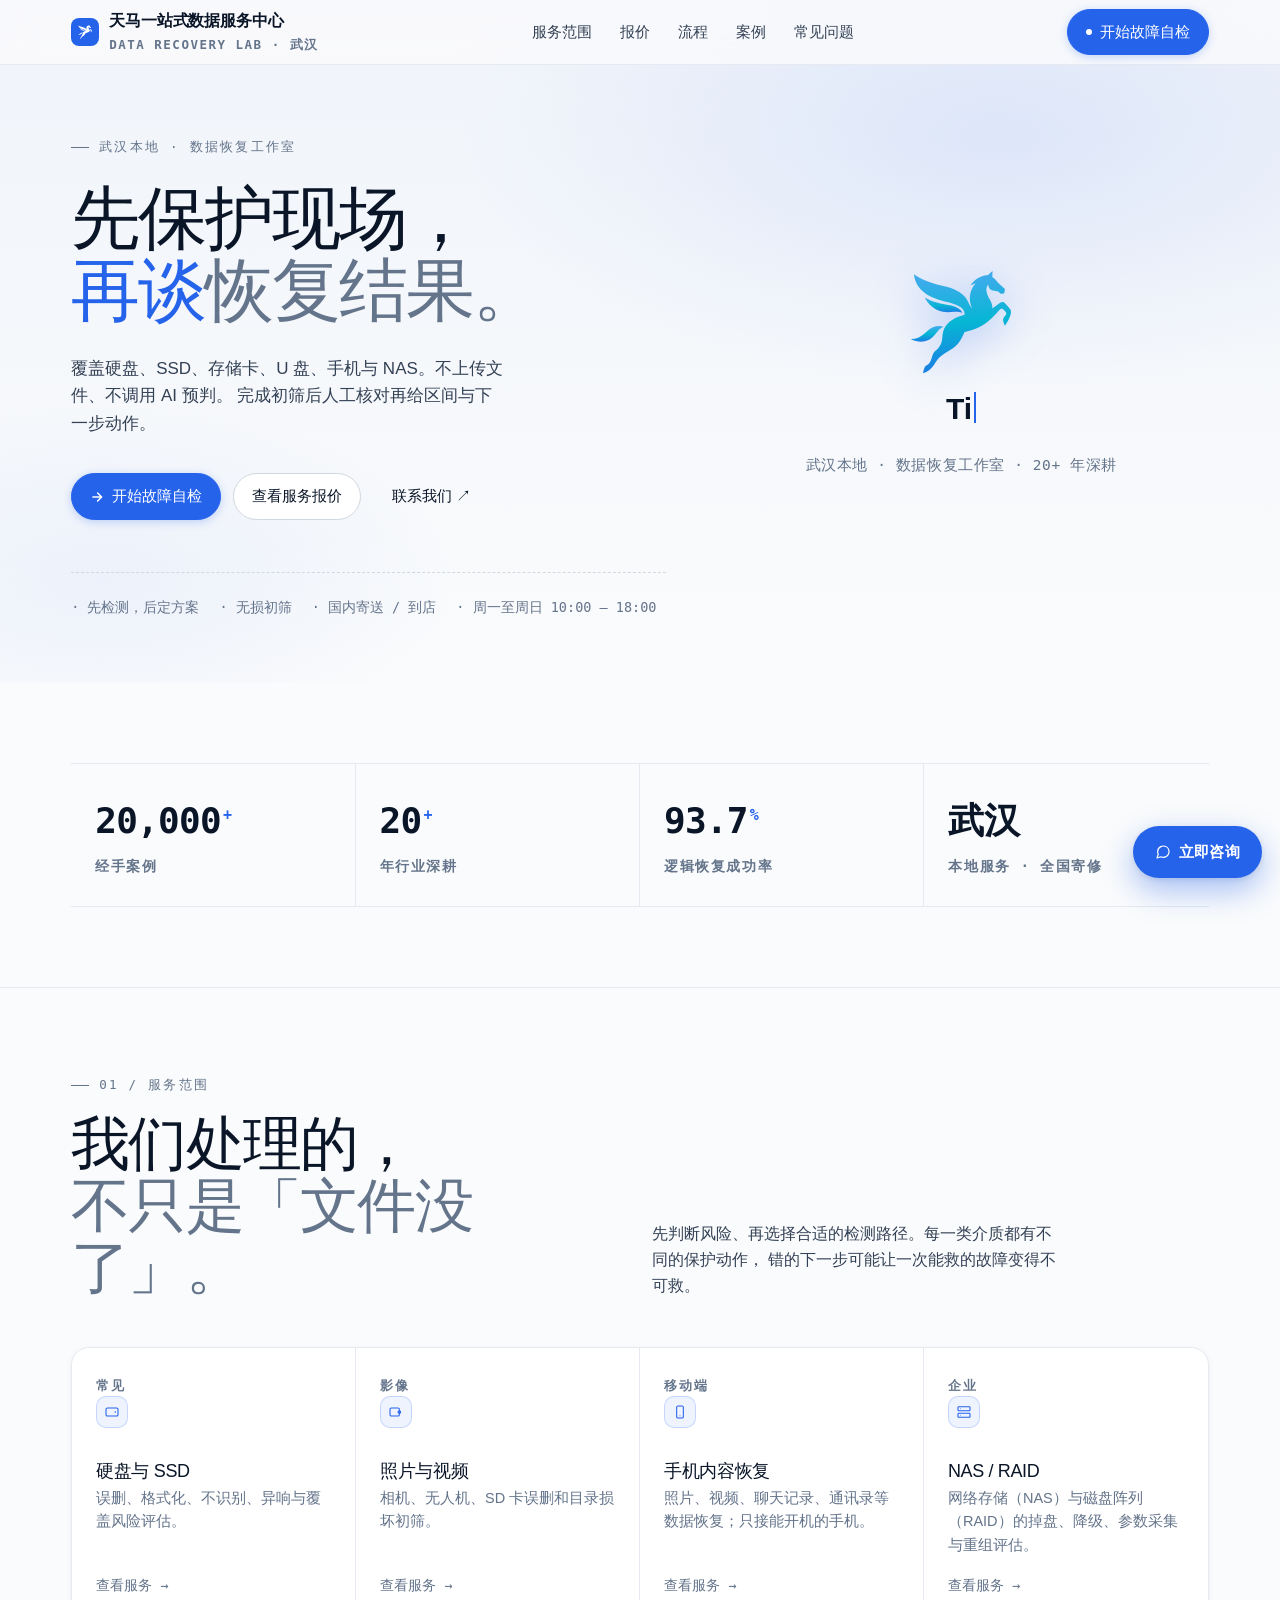
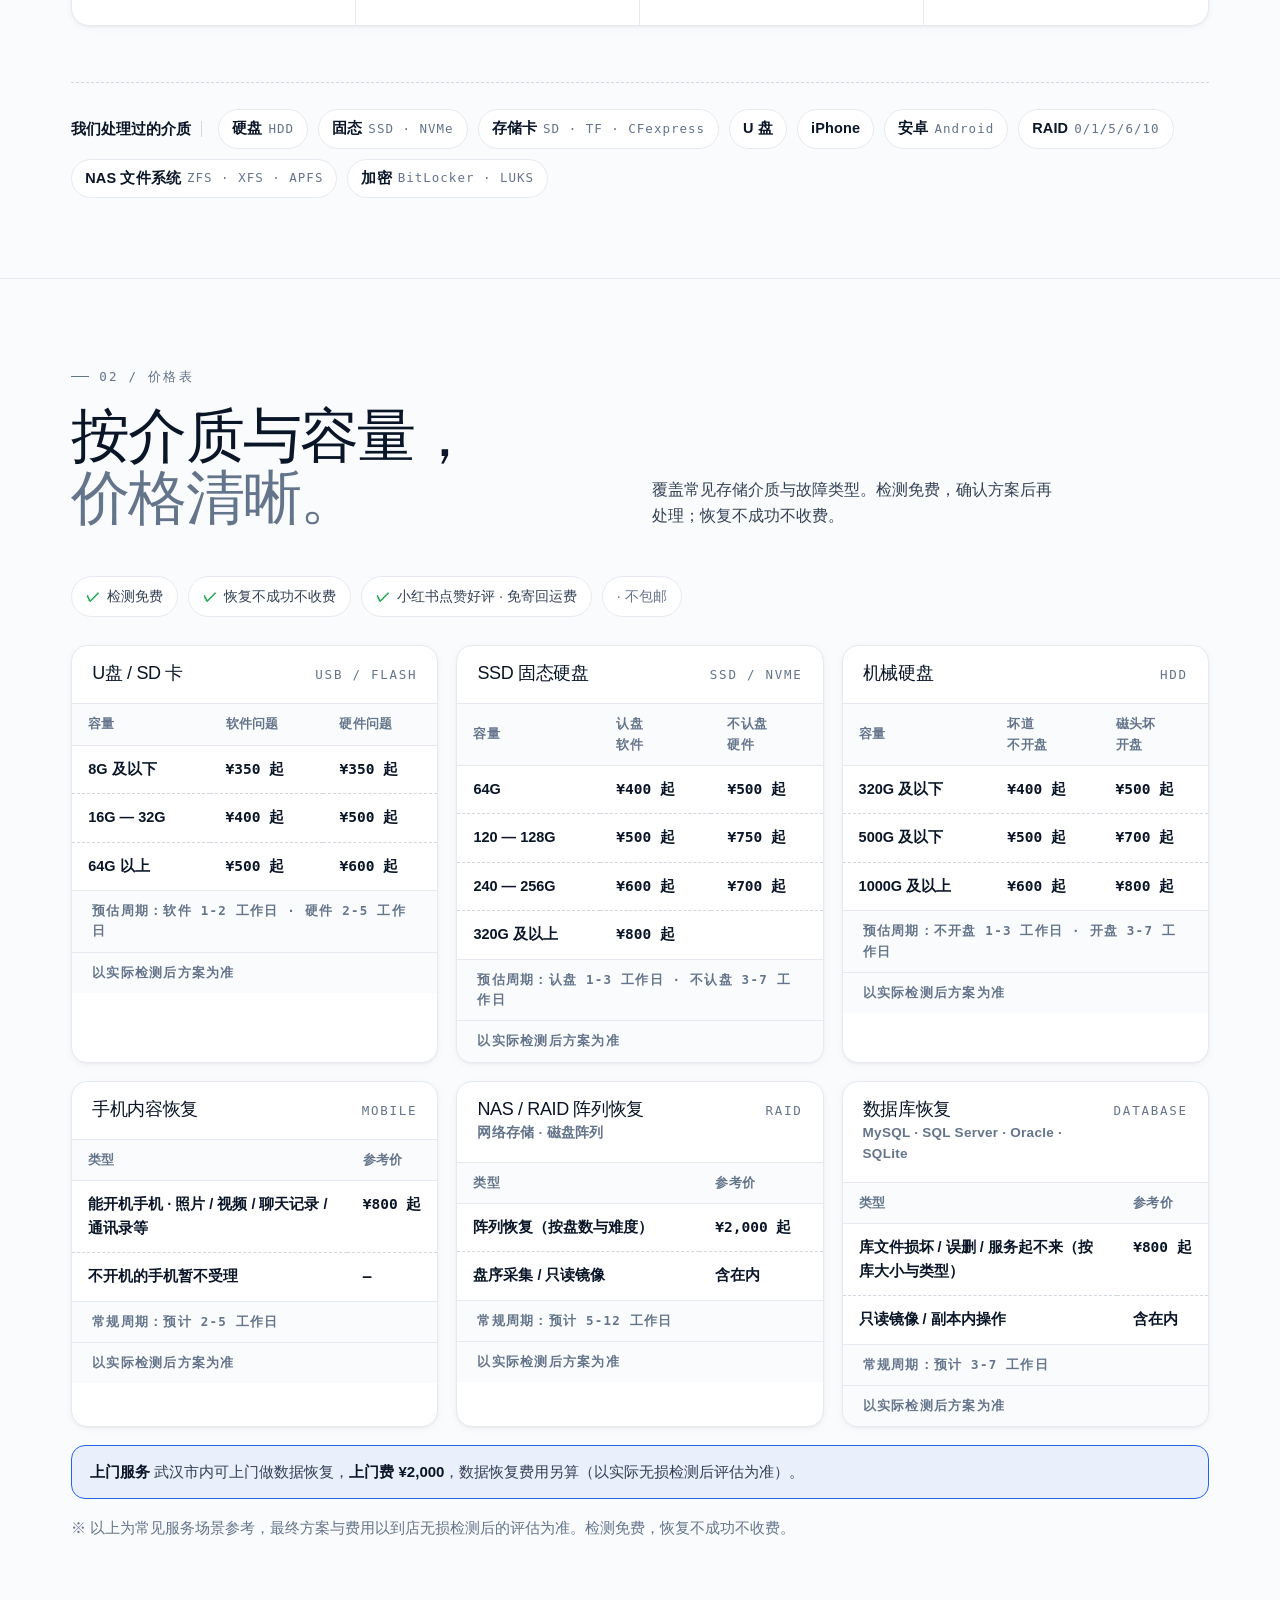
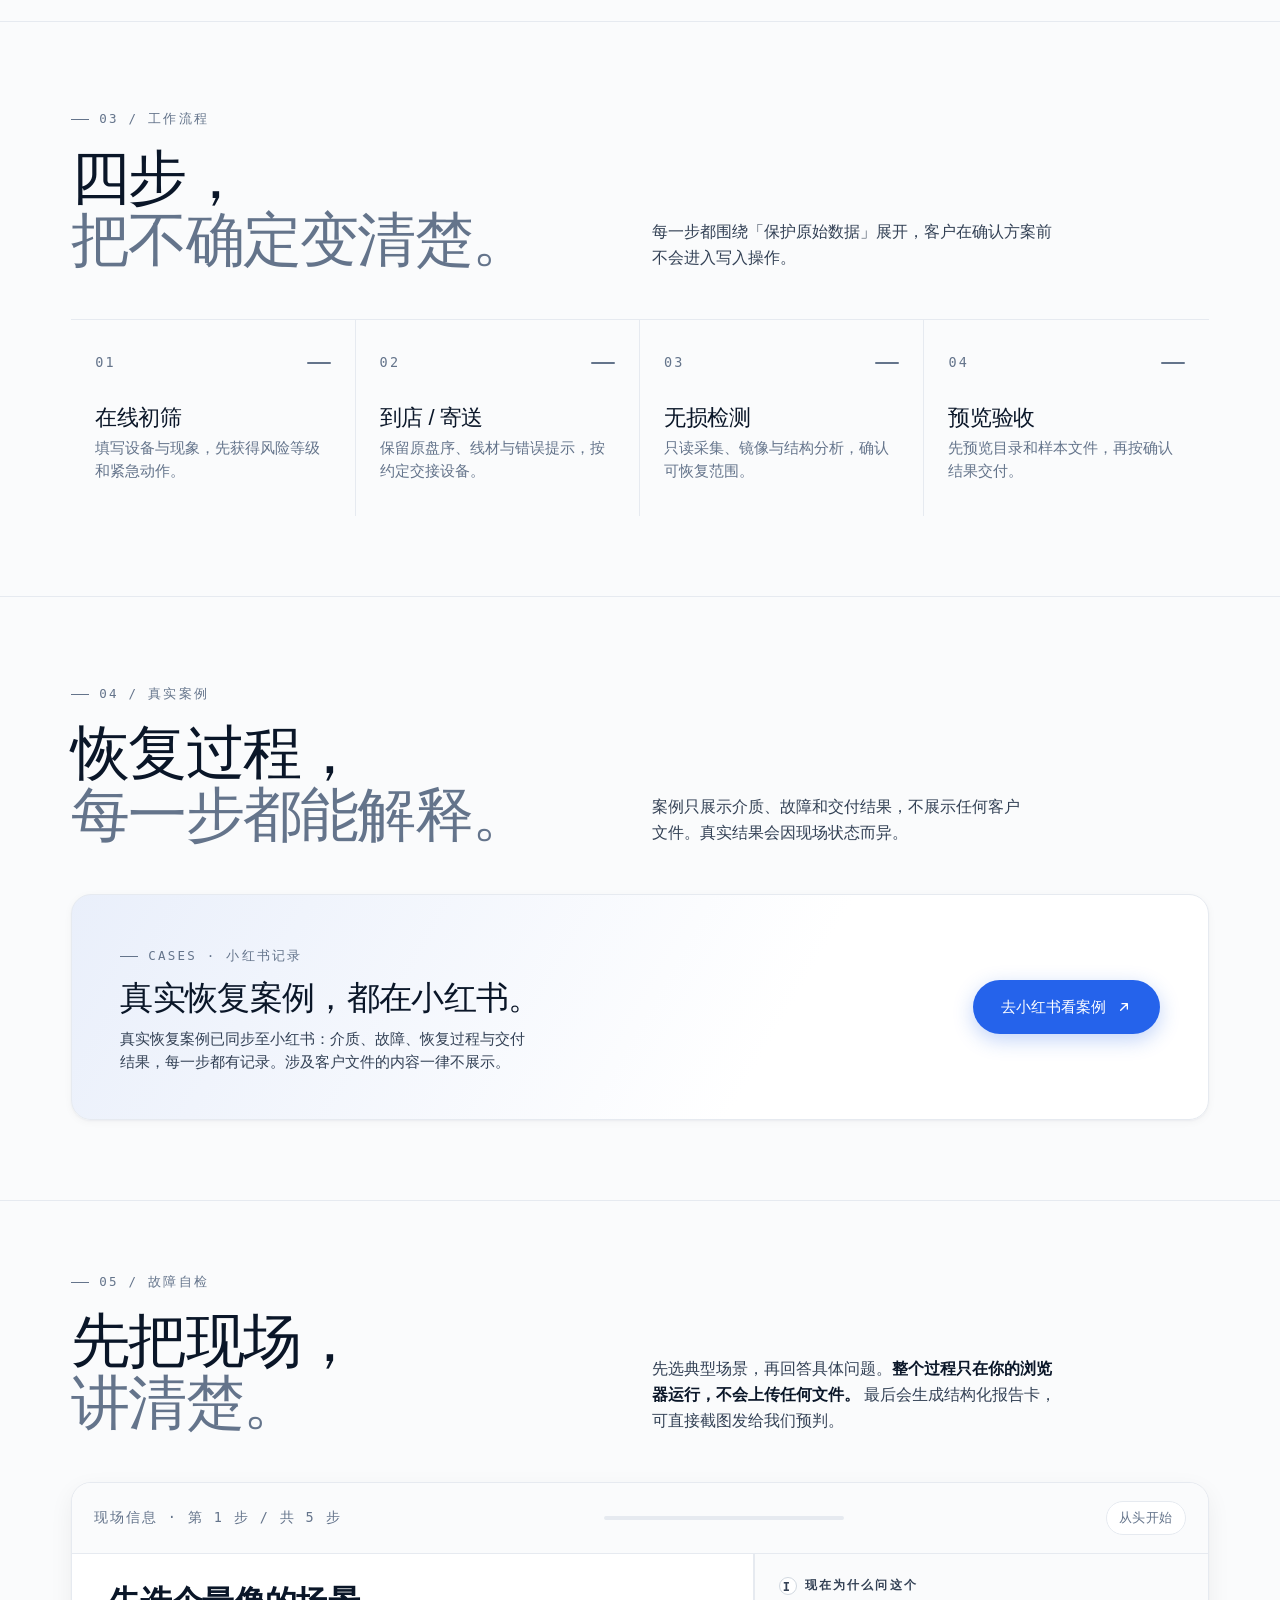
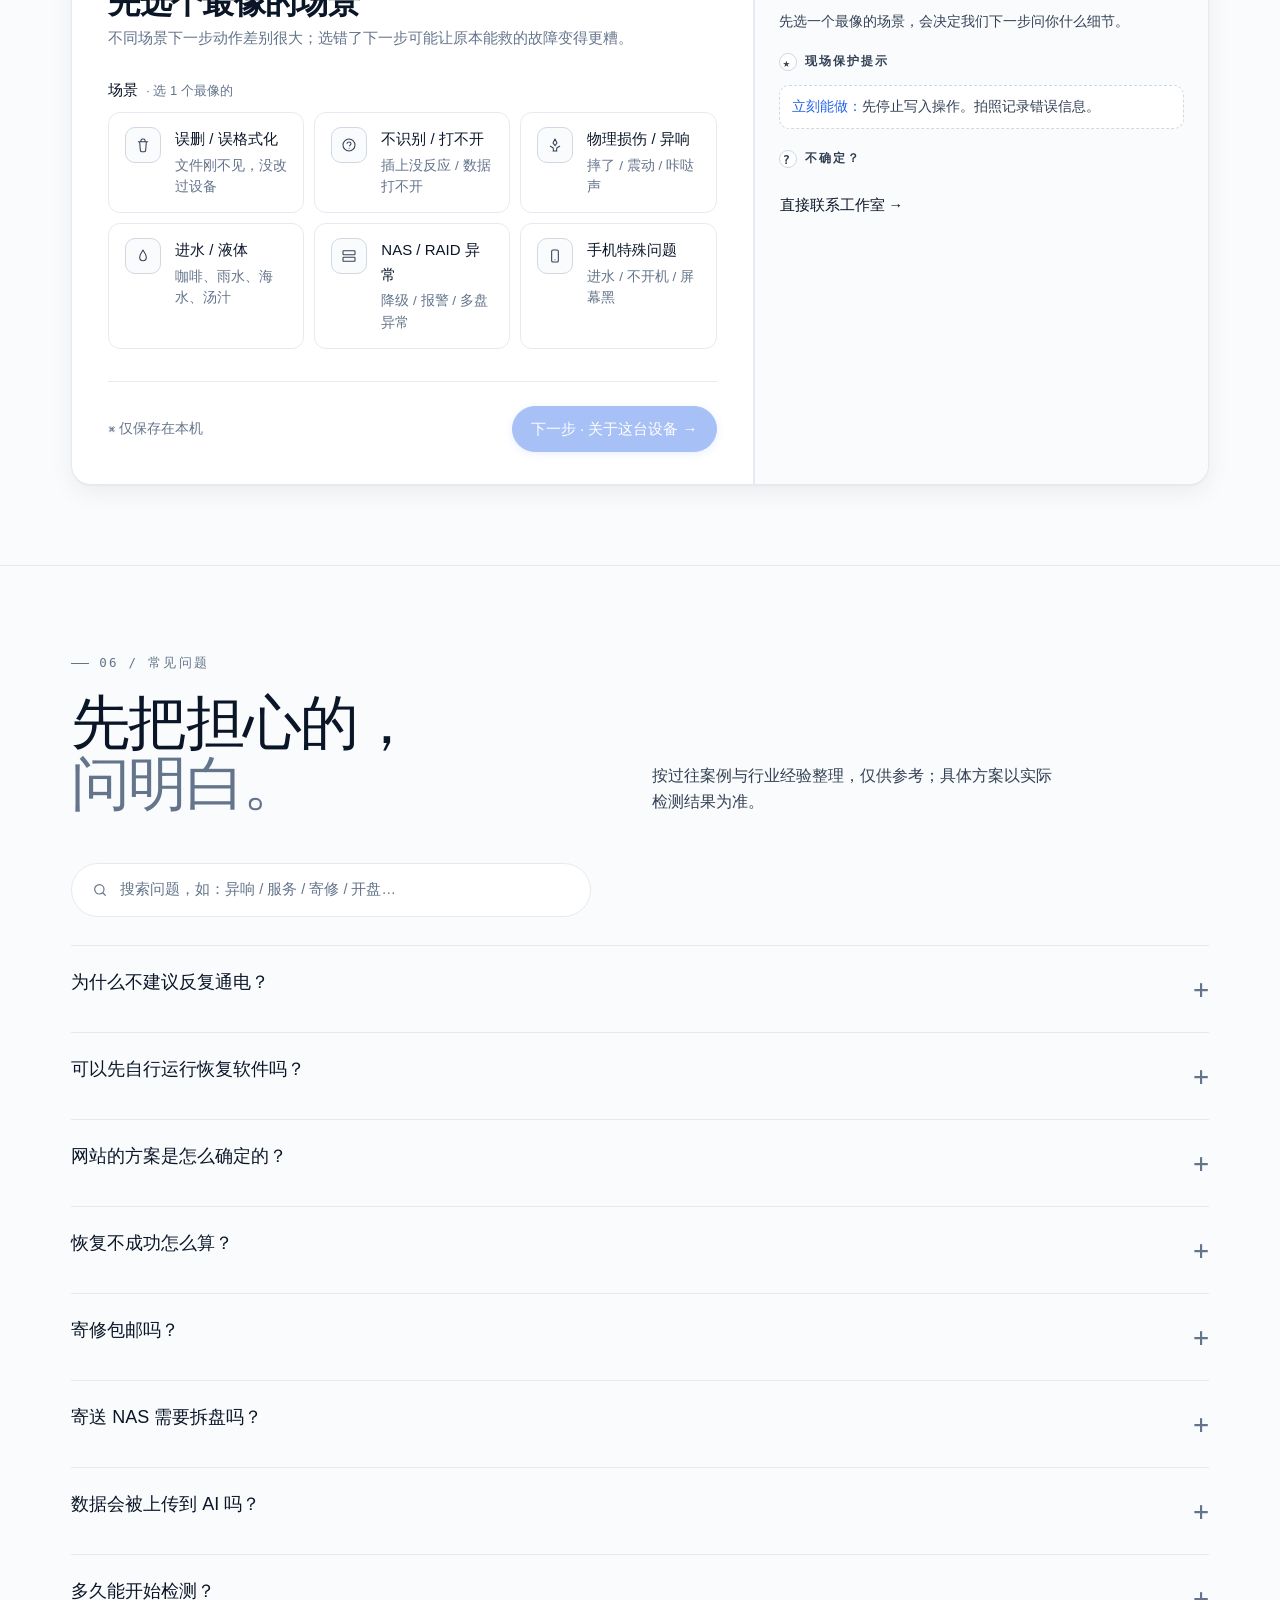
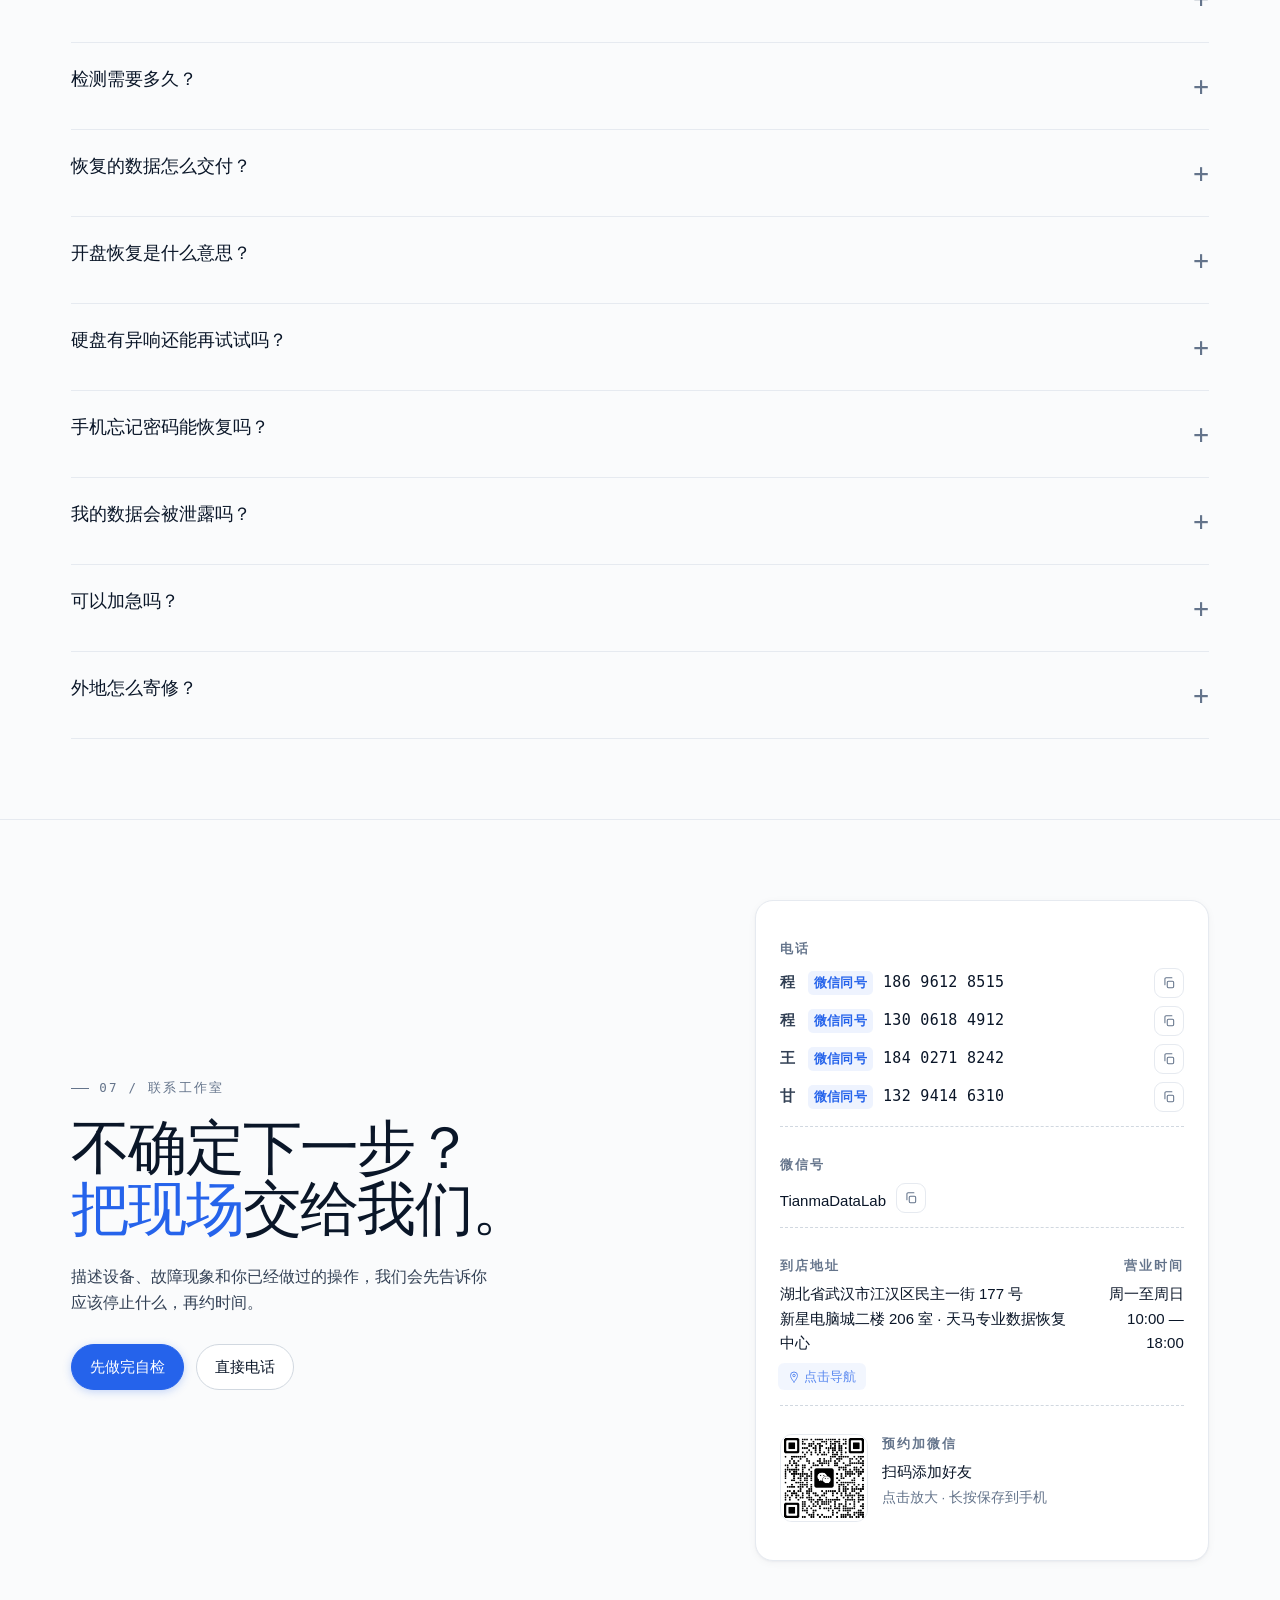
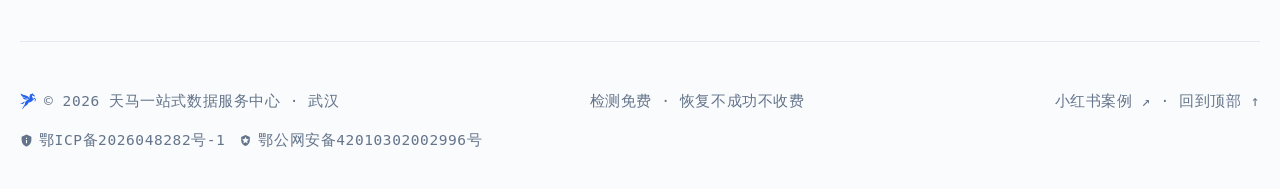
==== index.html @ a563a703 "content: 到店地址补全「新星电脑城二楼 206 室」（门头实拍确认为 206 室）" ====
<!doctype html>
<html lang="zh-CN">
<head>
<meta charset="utf-8" />
<meta name="viewport" content="width=device-width,initial-scale=1,maximum-scale=1,user-scalable=no,viewport-fit=cover" />
<meta name="theme-color" content="#FAFBFC" />
<title>中天数据处理服务中心 - 天马一站式数据服务中心 · 武汉本地数据恢复</title>
<meta name="description" content="武汉本地数据恢复，覆盖硬盘、SSD、存储卡、U 盘、手机与 NAS。先保护现场，再谈恢复结果。" />
<link rel="icon" type="image/svg+xml" href="logo.svg" />
<!-- 添加到主屏幕（PWA） -->
<link rel="manifest" href="manifest.webmanifest" />
<link rel="apple-touch-icon" sizes="180x180" href="apple-touch-icon.png" />
<link rel="icon" type="image/png" sizes="192x192" href="icon-192.png" />
<link rel="icon" type="image/png" sizes="512x512" href="icon-512.png" />
<!-- 微信分享 / Open Graph -->
<meta property="og:type" content="website" />
<meta property="og:site_name" content="中天数据处理服务中心" />
<meta property="og:title" content="中天数据处理服务中心 - 天马一站式数据服务中心 · 武汉本地数据恢复" />
<meta property="og:description" content="覆盖硬盘、SSD、存储卡、U 盘、手机与 NAS。检测免费，恢复不成功不收费。" />
<meta property="og:image" content="og-cover.jpg" />
<meta property="og:locale" content="zh_CN" />
<!-- Twitter / X -->
<meta name="twitter:card" content="summary_large_image" />
<meta name="twitter:title" content="中天数据处理服务中心 - 天马一站式数据服务中心 · 武汉本地数据恢复" />
<meta name="twitter:description" content="覆盖硬盘、SSD、存储卡、U 盘、手机与 NAS。检测免费，恢复不成功不收费。" />
<meta name="twitter:image" content="og-cover.jpg" />
<!-- Safari / 添加到主屏幕 -->
<meta name="apple-mobile-web-app-title" content="中天数据处理" />
<meta name="apple-mobile-web-app-capable" content="yes" />
<meta name="mobile-web-app-capable" content="yes" />
<meta name="apple-mobile-web-app-status-bar-style" content="default" />
<meta name="format-detection" content="telephone=no" />
<script>
  // 把 og:image / og:url 修正为绝对地址，便于微信/Twitter 抓取
  (function(){
    ['og:image','twitter:image'].forEach(k=>{
      const m=document.querySelector('meta[property="'+k+'"]')||document.querySelector('meta[name="'+k+'"]');
      if(m && m.content && !/^https?:/.test(m.content)) m.content=location.origin+'/'+m.content;
    });
    let u=document.querySelector('meta[property="og:url"]');
    if(!u){ u=document.createElement('meta'); u.setAttribute('property','og:url'); document.head.appendChild(u); }
    u.content=location.origin+location.pathname;
  })();
</script>
<script>
  if ('scrollRestoration' in history) history.scrollRestoration = 'manual';
  addEventListener('pageshow', () => { if (!location.hash) window.scrollTo(0, 0); });
</script>
<link rel="stylesheet" href="assets/style.css" />
</head>
<body>

<nav class="nav">
  <div class="wrap nav-inner">
    <a href="#top" class="brand" aria-label="天马一站式数据服务中心">
      <span class="brand-mark">
        <svg viewBox="0 0 613.51 626.88" fill="currentColor"><path d="M473.36,81.74l-5.1,8.04c-1.84,4.71-3.77,9.52-4.65,14.54-8.65,49.39,40.37,77.26,35.35,125.97l49.79-37.27c7.5-3.91,15.35-4.25,22.93-.27,6.07,3.18,33.94,36.1,38.03,43,7.73,13.05,2.04,30.6-2.7,43.95-7.04,19.82-18.42,40.04-31.28,56.49-4.97-11.84-11.63-27.78-10.66-40.86,1.13-15.22,22.12-22.2,18.86-38.08-1.12-5.45-16.15-20.89-21.04-23.73-4.31-2.5-9.56-2.56-13.95-.52-5.17,2.41-16.45,17.72-21.19,22.88-25.26,27.5-51.98,53.94-83.59,74.2-35.21,22.58-74.5,37.02-115.79,44.14-9.41,23.38-20.35,46.48-35.97,66.38-28.06,35.71-59.07,47.8-95.19,71.84-31.99,21.3-36.25,34.07-56.9,63.93-16.29,23.55-38.28,44.15-67.1,50.52,4.17-12.1,5.71-28.09,12.5-39.03,4.41-7.1,12.11-8.44,18.41-13.58,19.98-16.29,22.16-43.04,31.1-64.85,6.14-14.96,22.67-24.23,33.22-36.44,33.64-38.92,16.31-74.47,34.24-116.45,21.59-50.56,75.57-74.51,125.55-88.02,2.48-11.71-3.33-25.75-10.86-34.69-25.45-30.22-88.79-39.98-126-50.98-54.35-16.06-111.07-38.18-145.03-85.97-15.92-22.4-26.23-49.49-28.56-76.99,36.9,26.43,78.9,43.58,122.25,56.5,65.64,19.57,149.04,27.46,193.3,85.32,16.32,21.34,22.95,47.69,40.9,67.84l-7.82-23.45c-13.66-45.74-1.62-95.71,30.21-130.77l-30.21,12.78c-.48.15-.49-.59-.34-1.05,1.88-5.73,19.29-23.47,24.49-28.11,22.86-20.37,51.73-31.96,82.31-34.26,8.54-8.82,16.68-18.11,27.18-24.71l-.72,39.09c5.55,3.68,11.62,6.64,16.72,11,7.97,6.83,11.84,15.74,19.52,23.13,11.96,11.5,25.84,21.67,37.64,33.43,1.46,2.47,2.65,4.44,2.59,7.42-.07,3.53-2.68,20.28-4.37,22.69-1.92,2.73-17.13,2.95-20.6,2.22-4.63-.97-8.04-6.62-11.81-9.51-13.38-10.27-23.37-7.17-37.91-10.42-17.46-3.91-27.99-19.78-27.72-37.32Z"/><path d="M314.86,257.29c-14.15-6.46-29.71-7.76-45.12-7.1-26.06,1.12-47.56,5.67-74.15.22-47.52-9.74-89.62-46.05-111.72-88.35,10.39,4.97,20.31,10.95,30.79,15.76,46.02,21.07,84.61,22.92,131.98,34.34,26.35,6.35,56.63,18.86,68.22,45.14Z"/><path d="M198.3,342.58c-35.92,16.19-48.79,56.05-81.8,76.36-35.56,21.88-80.23,17.55-116.5-.3-.06-1.05,2.54-1.25,3.28-1.33,50.7-5.76,60.6-19.95,97.31-49.82,25.22-20.52,52.44-32.87,85.88-28.35,3.6.49,9.16,1.12,11.83,3.44Z"/></svg>
      </span>
      <div>
        <div>天马一站式数据服务中心</div>
        <div class="brand-sub">Data Recovery Lab · 武汉</div>
      </div>
    </a>
    <div class="nav-links">
      <a href="#services">服务范围</a>
      <a href="#pricing">报价</a>
      <a href="#process">流程</a>
      <a href="#cases">案例</a>
      <a href="#faq">常见问题</a>
    </div>
    <a class="cta primary" href="#check">
      <span class="dot"></span>
      开始故障自检
    </a>
    <button class="nav-burger" id="navBurger" aria-label="菜单" aria-expanded="false">
      <span></span><span></span>
    </button>
  </div>
</nav>

<div class="mobile-menu" id="mobileMenu">
  <a href="#services">服务范围</a>
  <a href="#pricing">服务</a>
  <a href="#process">流程</a>
  <a href="#cases">案例</a>
  <a href="#faq">常见问题</a>
  <a href="#contact">联系我们</a>
  <a href="#check" class="mm-cta">开始故障自检 →</a>
</div>

<header id="top" class="hero">
  <div class="wrap">
    <div class="hero-grid">
      <div>
        <span class="eyebrow" data-reveal>武汉本地 · 数据恢复工作室</span>
        <h1 class="h1-lines" style="margin-top:24px">
          <span class="line"><span class="line-in">先保护现场，</span></span>
          <span class="line"><span class="line-in"><span class="accent">再谈</span><span class="ghost">恢复结果。</span></span></span>
        </h1>
        <p data-reveal data-reveal-delay="2" style="margin-top:28px;max-width:46ch;font-size:17px">
          覆盖硬盘、SSD、存储卡、U 盘、手机与 NAS。不上传文件、不调用 AI 预判。
          完成初筛后人工核对再给区间与下一步动作。
        </p>
        <div class="hero-actions" data-reveal data-reveal-delay="3">
          <a class="cta primary" href="#check">
            <svg width="14" height="14" viewBox="0 0 24 24" fill="none"><path d="M5 12h14M13 5l7 7-7 7" stroke="currentColor" stroke-width="2.5" stroke-linecap="round" stroke-linejoin="round"/></svg>
            开始故障自检
          </a>
          <a class="cta" href="#pricing">查看服务报价</a>
          <a class="cta ghost" href="#contact">联系我们 ↗</a>
        </div>
        <div class="hero-meta" data-reveal data-reveal-delay="4">
          <span>· 先检测，后定方案</span>
          <span>· 无损初筛</span>
          <span>· 国内寄送 / 到店</span>
          <span>· 周一至周日 10:00 — 18:00</span>
        </div>
      </div>      <div class="hero-visual">
        <div class="brand-reveal" id="brandReveal" role="img" aria-label="天马一站式数据服务中心 TianmaDataLab">
          <span class="br-logo" aria-hidden="true"><svg class="pegasus" viewBox="0 0 613.51 626.88" aria-hidden="true"><defs><linearGradient id="pegGrad" x1="0" y1="0" x2="1" y2="1"><stop offset="0" stop-color="#2563EB"/><stop offset=".5" stop-color="#06B6D4"/><stop offset="1" stop-color="#60A5FA"/><animateTransform attributeName="gradientTransform" type="rotate" from="0 .5 .5" to="360 .5 .5" dur="10s" repeatCount="indefinite"/></linearGradient></defs><g fill="url(#pegGrad)"><path d="M473.36,81.74l-5.1,8.04c-1.84,4.71-3.77,9.52-4.65,14.54-8.65,49.39,40.37,77.26,35.35,125.97l49.79-37.27c7.5-3.91,15.35-4.25,22.93-.27,6.07,3.18,33.94,36.1,38.03,43,7.73,13.05,2.04,30.6-2.7,43.95-7.04,19.82-18.42,40.04-31.28,56.49-4.97-11.84-11.63-27.78-10.66-40.86,1.13-15.22,22.12-22.2,18.86-38.08-1.12-5.45-16.15-20.89-21.04-23.73-4.31-2.5-9.56-2.56-13.95-.52-5.17,2.41-16.45,17.72-21.19,22.88-25.26,27.5-51.98,53.94-83.59,74.2-35.21,22.58-74.5,37.02-115.79,44.14-9.41,23.38-20.35,46.48-35.97,66.38-28.06,35.71-59.07,47.8-95.19,71.84-31.99,21.3-36.25,34.07-56.9,63.93-16.29,23.55-38.28,44.15-67.1,50.52,4.17-12.1,5.71-28.09,12.5-39.03,4.41-7.1,12.11-8.44,18.41-13.58,19.98-16.29,22.16-43.04,31.1-64.85,6.14-14.96,22.67-24.23,33.22-36.44,33.64-38.92,16.31-74.47,34.24-116.45,21.59-50.56,75.57-74.51,125.55-88.02,2.48-11.71-3.33-25.75-10.86-34.69-25.45-30.22-88.79-39.98-126-50.98-54.35-16.06-111.07-38.18-145.03-85.97-15.92-22.4-26.23-49.49-28.56-76.99,36.9,26.43,78.9,43.58,122.25,56.5,65.64,19.57,149.04,27.46,193.3,85.32,16.32,21.34,22.95,47.69,40.9,67.84l-7.82-23.45c-13.66-45.74-1.62-95.71,30.21-130.77l-30.21,12.78c-.48.15-.49-.59-.34-1.05,1.88-5.73,19.29-23.47,24.49-28.11,22.86-20.37,51.73-31.96,82.31-34.26,8.54-8.82,16.68-18.11,27.18-24.71l-.72,39.09c5.55,3.68,11.62,6.64,16.72,11,7.97,6.83,11.84,15.74,19.52,23.13,11.96,11.5,25.84,21.67,37.64,33.43,1.46,2.47,2.65,4.44,2.59,7.42-.07,3.53-2.68,20.28-4.37,22.69-1.92,2.73-17.13,2.95-20.6,2.22-4.63-.97-8.04-6.62-11.81-9.51-13.38-10.27-23.37-7.17-37.91-10.42-17.46-3.91-27.99-19.78-27.72-37.32Z"/><path d="M314.86,257.29c-14.15-6.46-29.71-7.76-45.12-7.1-26.06,1.12-47.56,5.67-74.15.22-47.52-9.74-89.62-46.05-111.72-88.35,10.39,4.97,20.31,10.95,30.79,15.76,46.02,21.07,84.61,22.92,131.98,34.34,26.35,6.35,56.63,18.86,68.22,45.14Z"/><path d="M198.3,342.58c-35.92,16.19-48.79,56.05-81.8,76.36-35.56,21.88-80.23,17.55-116.5-.3-.06-1.05,2.54-1.25,3.28-1.33,50.7-5.76,60.6-19.95,97.31-49.82,25.22-20.52,52.44-32.87,85.88-28.35,3.6.49,9.16,1.12,11.83,3.44Z"/></g></svg></span>
          <span class="br-stage">
            <span class="br-text" id="brText" aria-live="polite"></span>
            <span class="br-blob" id="brBlob" aria-hidden="true"></span>
          </span>
        </div>
        <p class="brand-reveal-cap" data-reveal data-reveal-delay="3">武汉本地 · 数据恢复工作室 · 20+ 年深耕</p>
      </div>
    </div>
  </div>
</header>

<section style="border-top:0">
  <div class="wrap">
    <div class="metrics">
      <div class="metric" data-reveal><b>20,000<sup>+</sup></b><small>经手案例</small></div>
      <div class="metric" data-reveal data-reveal-delay="1"><b>20<sup>+</sup></b><small>年行业深耕</small></div>
      <div class="metric" data-reveal data-reveal-delay="2"><b>93.7<sup>%</sup></b><small>逻辑恢复成功率</small></div>
      <div class="metric" data-reveal data-reveal-delay="3"><b>武汉</b><small>本地服务 · 全国寄修</small></div>
    </div>
  </div>
</section>

<section id="services">
  <div class="wrap">
    <div class="sec-head">
      <div>
        <span class="eyebrow" data-reveal>01 / 服务范围</span>
        <h2 data-reveal data-reveal-delay="1" style="margin-top:18px">
          我们处理的，<br/><span class="muted">不只是「文件没了」。</span>
        </h2>
      </div>
      <p data-reveal data-reveal-delay="2" style="max-width:46ch">
        先判断风险、再选择合适的检测路径。每一类介质都有不同的保护动作，
        错的下一步可能让一次能救的故障变得不可救。
      </p>
    </div>

    <div class="svc-grid" data-reveal data-stagger>
      <div class="svc" data-target="#pt-hdd" role="link" tabindex="0">
        <div class="svc-num">常见</div>
        <div class="svc-icon">
          <svg width="16" height="16" viewBox="0 0 24 24" fill="none"><rect x="3" y="6" width="18" height="12" rx="2" stroke="currentColor" stroke-width="1.6"/><circle cx="17" cy="12" r="1.2" fill="currentColor"/></svg>
        </div>
        <div>
          <h3>硬盘与 SSD</h3>
          <p>误删、格式化、不识别、异响与覆盖风险评估。</p>
        </div>
        <div class="more">查看服务 →</div>
      </div>
      <div class="svc" data-target="#pt-usb" role="link" tabindex="0">
        <div class="svc-num">影像</div>
        <div class="svc-icon">
          <svg width="16" height="16" viewBox="0 0 24 24" fill="none"><rect x="3" y="6" width="14" height="12" rx="2" stroke="currentColor" stroke-width="1.6"/><circle cx="17" cy="12" r="2" stroke="currentColor" stroke-width="1.6"/></svg>
        </div>
        <div>
          <h3>照片与视频</h3>
          <p>相机、无人机、SD 卡误删和目录损坏初筛。</p>
        </div>
        <div class="more">查看服务 →</div>
      </div>
      <div class="svc" data-target="#pt-mobile" role="link" tabindex="0">
        <div class="svc-num">移动端</div>
        <div class="svc-icon">
          <svg width="16" height="16" viewBox="0 0 24 24" fill="none"><rect x="7" y="3" width="10" height="18" rx="2" stroke="currentColor" stroke-width="1.6"/><circle cx="12" cy="17.5" r=".8" fill="currentColor"/></svg>
        </div>
        <div>
          <h3>手机内容恢复</h3>
          <p>照片、视频、聊天记录、通讯录等数据恢复；只接能开机的手机。</p>
        </div>
        <div class="more">查看服务 →</div>
      </div>
      <div class="svc" data-target="#pt-nas" role="link" tabindex="0">
        <div class="svc-num">企业</div>
        <div class="svc-icon">
          <svg width="16" height="16" viewBox="0 0 24 24" fill="none"><rect x="3" y="4" width="18" height="6" rx="1" stroke="currentColor" stroke-width="1.6"/><rect x="3" y="14" width="18" height="6" rx="1" stroke="currentColor" stroke-width="1.6"/><circle cx="7" cy="7" r=".7" fill="currentColor"/><circle cx="7" cy="17" r=".7" fill="currentColor"/></svg>
        </div>
        <div>
          <h3>NAS / RAID</h3>
          <p>网络存储（NAS）与磁盘阵列（RAID）的掉盘、降级、参数采集与重组评估。</p>
        </div>
        <div class="more">查看服务 →</div>
      </div>
    </div>

    <div class="brand-strip">
      <b>我们处理过的介质</b>
      <span><b>硬盘</b><i>HDD</i></span>
      <span><b>固态</b><i>SSD · NVMe</i></span>
      <span><b>存储卡</b><i>SD · TF · CFexpress</i></span>
      <span><b>U 盘</b></span>
      <span><b>iPhone</b></span>
      <span><b>安卓</b><i>Android</i></span>
      <span><b>RAID</b><i>0/1/5/6/10</i></span>
      <span><b>NAS 文件系统</b><i>ZFS · XFS · APFS</i></span>
      <span><b>加密</b><i>BitLocker · LUKS</i></span>
    </div>
  </div>
</section>

<section id="pricing">
  <div class="wrap">
    <div class="sec-head">
      <div>
        <span class="eyebrow" data-reveal>02 / 价格表</span>
        <h2 data-reveal data-reveal-delay="1" style="margin-top:18px">
          按介质与容量，<br/><span class="muted">价格清晰。</span>
        </h2>
      </div>
      <p data-reveal data-reveal-delay="2" style="max-width:46ch">
        覆盖常见存储介质与故障类型。检测免费，确认方案后再处理；恢复不成功不收费。
      </p>
    </div>

    <div class="pricing-notes" data-reveal>
      <span class="note-chip"><b>✓</b> 检测免费</span>
      <span class="note-chip"><b>✓</b> 恢复不成功不收费</span>
      <span class="note-chip"><b>✓</b> 小红书点赞好评 · 免寄回运费</span>
      <span class="note-chip dim">· 不包邮</span>
    </div>

    <div class="price-tables" data-reveal data-stagger>
      <div class="ptable" id="pt-usb">
        <div class="ptable-head"><h3>U盘 / SD 卡</h3><span>USB / Flash</span></div>
        <table>
          <thead><tr><th>容量</th><th>软件问题</th><th>硬件问题</th></tr></thead>
          <tbody>
            <tr><td class="cap">8G 及以下</td><td class="price">¥350 起</td><td class="price">¥350 起</td></tr>
            <tr><td class="cap">16G — 32G</td><td class="price">¥400 起</td><td class="price">¥500 起</td></tr>
            <tr><td class="cap">64G 以上</td><td class="price">¥500 起</td><td class="price">¥600 起</td></tr>
          </tbody>
        </table>
        <div class="ptable-foot">预估周期：软件 1-2 工作日 · 硬件 2-5 工作日</div>
        <div class="ptable-foot">以实际检测后方案为准</div>
      </div>

      <div class="ptable" id="pt-ssd">
        <div class="ptable-head"><h3>SSD 固态硬盘</h3><span>SSD / NVMe</span></div>
        <table>
          <thead><tr><th>容量</th><th>认盘<br>软件</th><th>不认盘<br>硬件</th></tr></thead>
          <tbody>
            <tr><td class="cap">64G</td><td class="price">¥400 起</td><td class="price">¥500 起</td></tr>
            <tr><td class="cap">120 — 128G</td><td class="price">¥500 起</td><td class="price">¥750 起</td></tr>
            <tr><td class="cap">240 — 256G</td><td class="price">¥600 起</td><td class="price">¥700 起</td></tr>
            <tr><td class="cap">320G 及以上</td><td class="price" colspan="2">¥800 起</td></tr>
          </tbody>
        </table>
        <div class="ptable-foot">预估周期：认盘 1-3 工作日 · 不认盘 3-7 工作日</div>
        <div class="ptable-foot">以实际检测后方案为准</div>
      </div>

      <div class="ptable" id="pt-hdd">
        <div class="ptable-head"><h3>机械硬盘</h3><span>HDD</span></div>
        <table>
          <thead><tr><th>容量</th><th>坏道<br>不开盘</th><th>磁头坏<br>开盘</th></tr></thead>
          <tbody>
            <tr><td class="cap">320G 及以下</td><td class="price">¥400 起</td><td class="price">¥500 起</td></tr>
            <tr><td class="cap">500G 及以下</td><td class="price">¥500 起</td><td class="price">¥700 起</td></tr>
            <tr><td class="cap">1000G 及以上</td><td class="price">¥600 起</td><td class="price">¥800 起</td></tr>
          </tbody>
        </table>
        <div class="ptable-foot">预估周期：不开盘 1-3 工作日 · 开盘 3-7 工作日</div>
        <div class="ptable-foot">以实际检测后方案为准</div>
      </div>
    </div>

    <div class="pricing-3col" data-reveal data-stagger>
      <div class="ptable" id="pt-mobile">
        <div class="ptable-head"><h3>手机内容恢复</h3><span>MOBILE</span></div>
        <table>
          <thead><tr><th>类型</th><th>参考价</th></tr></thead>
          <tbody>
            <tr><td class="cap">能开机手机 · 照片 / 视频 / 聊天记录 / 通讯录等</td><td class="price">¥800 起</td></tr>
            <tr><td class="cap">不开机的手机暂不受理</td><td class="price">—</td></tr>
          </tbody>
        </table>
        <div class="ptable-foot">常规周期：预计 2-5 工作日</div>
        <div class="ptable-foot">以实际检测后方案为准</div>
      </div>

      <div class="ptable" id="pt-nas">
        <div class="ptable-head">
          <div>
            <h3>NAS / RAID 阵列恢复</h3>
            <p class="ptable-sub">网络存储 · 磁盘阵列</p>
          </div>
          <span>RAID</span>
        </div>
        <table>
          <thead><tr><th>类型</th><th>参考价</th></tr></thead>
          <tbody>
            <tr><td class="cap">阵列恢复（按盘数与难度）</td><td class="price">¥2,000 起</td></tr>
            <tr><td class="cap">盘序采集 / 只读镜像</td><td class="price">含在内</td></tr>
          </tbody>
        </table>
        <div class="ptable-foot">常规周期：预计 5-12 工作日</div>
        <div class="ptable-foot">以实际检测后方案为准</div>
      </div>

      <div class="ptable" id="pt-db">
        <div class="ptable-head">
          <div>
            <h3>数据库恢复</h3>
            <p class="ptable-sub">MySQL · SQL Server · Oracle · SQLite</p>
          </div>
          <span>DATABASE</span>
        </div>
        <table>
          <thead><tr><th>类型</th><th>参考价</th></tr></thead>
          <tbody>
            <tr><td class="cap">库文件损坏 / 误删 / 服务起不来（按库大小与类型）</td><td class="price">¥800 起</td></tr>
            <tr><td class="cap">只读镜像 / 副本内操作</td><td class="price">含在内</td></tr>
          </tbody>
        </table>
        <div class="ptable-foot">常规周期：预计 3-7 工作日</div>
        <div class="ptable-foot">以实际检测后方案为准</div>
      </div>
    </div>

    <div class="onsite-note" data-reveal>
      <b>上门服务</b> 武汉市内可上门做数据恢复，<b>上门费 ¥2,000</b>，数据恢复费用另算（以实际无损检测后评估为准）。
    </div>

    <p class="muted" style="margin-top:18px;font-size:14.5px">※ 以上为常见服务场景参考，最终方案与费用以到店无损检测后的评估为准。检测免费，恢复不成功不收费。</p>
  </div>
</section>

<section id="process">
  <div class="wrap">
    <div class="sec-head">
      <div>
        <span class="eyebrow" data-reveal>03 / 工作流程</span>
        <h2 data-reveal data-reveal-delay="1" style="margin-top:18px">
          四步，<br/><span class="muted">把不确定变清楚。</span>
        </h2>
      </div>
      <p data-reveal data-reveal-delay="2" style="max-width:46ch">
        每一步都围绕「保护原始数据」展开，客户在确认方案前不会进入写入操作。
      </p>
    </div>

    <div class="process" data-reveal data-stagger>
      <div class="step">
        <div class="n">01 <i></i></div>
        <h3>在线初筛</h3>
        <p>填写设备与现象，先获得风险等级和紧急动作。</p>
      </div>
      <div class="step">
        <div class="n">02 <i></i></div>
        <h3>到店 / 寄送</h3>
        <p>保留原盘序、线材与错误提示，按约定交接设备。</p>
      </div>
      <div class="step">
        <div class="n">03 <i></i></div>
        <h3>无损检测</h3>
        <p>只读采集、镜像与结构分析，确认可恢复范围。</p>
      </div>
      <div class="step">
        <div class="n">04 <i></i></div>
        <h3>预览验收</h3>
        <p>先预览目录和样本文件，再按确认结果交付。</p>
      </div>
    </div>
  </div>
</section>

<section id="cases">
  <div class="wrap">
    <div class="sec-head">
      <div>
        <span class="eyebrow" data-reveal>04 / 真实案例</span>
        <h2 data-reveal data-reveal-delay="1" style="margin-top:18px">
          恢复过程，<br/><span class="muted">每一步都能解释。</span>
        </h2>
      </div>
      <div data-reveal data-reveal-delay="2">
        <p style="max-width:42ch">案例只展示介质、故障和交付结果，不展示任何客户文件。真实结果会因现场状态而异。</p>
      </div>
    </div>

    <a class="cases-cta" data-reveal href="https://www.xiaohongshu.com/user/profile/6419c1c6000000000b0143d8" target="_blank" rel="noopener">
      <div class="cases-cta-text">
        <span class="eyebrow" style="margin-bottom:14px">CASES · 小红书记录</span>
        <h3>真实恢复案例，都在小红书。</h3>
        <p>真实恢复案例已同步至小红书：介质、故障、恢复过程与交付结果，每一步都有记录。涉及客户文件的内容一律不展示。</p>
      </div>
      <span class="cases-cta-btn">
        去小红书看案例
        <svg width="16" height="16" viewBox="0 0 24 24" fill="none"><path d="M7 17L17 7M9 7h8v8" stroke="currentColor" stroke-width="2" stroke-linecap="round" stroke-linejoin="round"/></svg>
      </span>
    </a>
  </div>
</section>

<!-- ============== SELF-CHECK ============== -->
<section id="check" style="padding-top:64px">
  <div class="wrap">
    <div class="sec-head">
      <div>
        <span class="eyebrow" data-reveal>05 / 故障自检</span>
        <h2 data-reveal data-reveal-delay="1" style="margin-top:18px">
          先把现场，<br/><span class="muted">讲清楚。</span>
        </h2>
      </div>
      <p data-reveal data-reveal-delay="2" style="max-width:46ch">
        先选典型场景，再回答具体问题。<b style="color:var(--ink)">整个过程只在你的浏览器运行，不会上传任何文件。</b>
        最后会生成结构化报告卡，可直接截图发给我们预判。
      </p>
    </div>

    <div class="check" data-reveal>
      <div class="check-head">
        <span id="stepLabel">现场信息 · 第 1 步 / 共 5 步</span>
        <div class="progress" aria-hidden="true"><i id="bar"></i></div>
        <button class="reset" id="resetBtn" title="从头开始">从头开始</button>
      </div>

      <div class="check-body">
        <div class="check-main" id="stage">

          <!-- STEP 0: Scenario -->
          <div class="step-pane" data-pane="0">
            <h3>先选个最像的场景</h3>
            <p class="desc">不同场景下一步动作差别很大；选错了下一步可能让原本能救的故障变得更糟。</p>

            <div class="field">
              <span class="field-label">场景 <small>· 选 1 个最像的</small></span>
              <div class="scenario-grid" id="scenarios">
                <div class="scenario-card" data-val="deleted"><div class="ic"><svg width="16" height="16" viewBox="0 0 24 24" fill="none"><path d="M5 7h14M9 7V5a2 2 0 0 1 2-2h2a2 2 0 0 1 2 2v2M7 7l1 13a2 2 0 0 0 2 2h4a2 2 0 0 0 2-2l1-13" stroke="currentColor" stroke-width="1.6" stroke-linecap="round" stroke-linejoin="round"/></svg></div><div><h6>误删 / 误格式化</h6><p>文件刚不见，没改过设备</p></div></div>
                <div class="scenario-card" data-val="unrecog"><div class="ic"><svg width="16" height="16" viewBox="0 0 24 24" fill="none"><circle cx="12" cy="12" r="9" stroke="currentColor" stroke-width="1.6"/><path d="M9 9.5c.5-1.5 1.6-2 3-2 1.7 0 3 1 3 2.5S13 12 13 13.5M12 17h.01" stroke="currentColor" stroke-width="1.6" stroke-linecap="round"/></svg></div><div><h6>不识别 / 打不开</h6><p>插上没反应 / 数据打不开</p></div></div>
                <div class="scenario-card" data-val="physical"><div class="ic"><svg width="16" height="16" viewBox="0 0 24 24" fill="none"><path d="M12 3l3 6-3 4-3-4 3-6zM5 14l4 2 1 5M19 14l-4 2-1 5M9 21h6" stroke="currentColor" stroke-width="1.6" stroke-linecap="round" stroke-linejoin="round"/></svg></div><div><h6>物理损伤 / 异响</h6><p>摔了 / 震动 / 咔哒声</p></div></div>
                <div class="scenario-card" data-val="liquid"><div class="ic"><svg width="16" height="16" viewBox="0 0 24 24" fill="none"><path d="M12 3c2 4 5 7 5 11a5 5 0 1 1-10 0c0-4 3-7 5-11z" stroke="currentColor" stroke-width="1.6" stroke-linejoin="round"/></svg></div><div><h6>进水 / 液体</h6><p>咖啡、雨水、海水、汤汁</p></div></div>
                <div class="scenario-card" data-val="nas"><div class="ic"><svg width="16" height="16" viewBox="0 0 24 24" fill="none"><rect x="3" y="4" width="18" height="6" rx="1" stroke="currentColor" stroke-width="1.6"/><rect x="3" y="14" width="18" height="6" rx="1" stroke="currentColor" stroke-width="1.6"/></svg></div><div><h6>NAS / RAID 异常</h6><p>降级 / 报警 / 多盘异常</p></div></div>
                <div class="scenario-card" data-val="phone"><div class="ic"><svg width="16" height="16" viewBox="0 0 24 24" fill="none"><rect x="7" y="3" width="10" height="18" rx="2" stroke="currentColor" stroke-width="1.6"/><circle cx="12" cy="17.5" r=".8" fill="currentColor"/></svg></div><div><h6>手机特殊问题</h6><p>进水 / 不开机 / 屏幕黑</p></div></div>
              </div>
            </div>

            <div class="check-actions">
              <div class="left muted" style="font-size:13.5px">⌘ 仅保存在本机</div>
              <div class="right">
                <button class="cta primary" id="nextBtn" disabled>下一步 · 关于这台设备 →</button>
              </div>
            </div>
          </div>

          <!-- STEP 1: Device -->
          <div class="step-pane hide" data-pane="1">
            <h3>这台设备是什么</h3>
            <p class="desc">先采集设备物理画像。错的下一步可能让原本能救的故障变得更糟。</p>

            <div class="fields">
              <div class="field">
                <span class="field-label">设备类型 <span class="req">*</span></span>
                <div class="options" data-key="deviceType">
                  <label class="opt"><input type="radio" name="dt" value="机械硬盘"/><div class="ico"><svg width="14" height="14" viewBox="0 0 24 24" fill="none"><rect x="3" y="8" width="18" height="8" rx="1.5" stroke="currentColor" stroke-width="1.6"/></svg></div>机械硬盘<div><small>台式机 / 移动硬盘 / 监控盘</small></div></label>
                  <label class="opt"><input type="radio" name="dt" value="固态硬盘"/><div class="ico"><svg width="14" height="14" viewBox="0 0 24 24" fill="none"><rect x="3" y="6" width="18" height="12" rx="2" stroke="currentColor" stroke-width="1.6"/></svg></div>固态硬盘<div><small>SATA / NVMe / 笔记本内置</small></div></label>
                  <label class="opt"><input type="radio" name="dt" value="SD卡存储卡"/><div class="ico"><svg width="14" height="14" viewBox="0 0 24 24" fill="none"><path d="M5 5h14v14H5z" stroke="currentColor" stroke-width="1.6"/><path d="M8 8h8v8H8z" stroke="currentColor" stroke-width="1.4"/></svg></div>SD / 存储卡<div><small>相机 / 手机 / TF 卡</small></div></label>
                  <label class="opt"><input type="radio" name="dt" value="U盘"/><div class="ico"><svg width="14" height="14" viewBox="0 0 24 24" fill="none"><path d="M7 4h10v4H7zM7 12h10v8H7z" stroke="currentColor" stroke-width="1.4"/></svg></div>U 盘<div><small>闪存盘 / 加密盘</small></div></label>
                  <label class="opt"><input type="radio" name="dt" value="手机"/><div class="ico"><svg width="14" height="14" viewBox="0 0 24 24" fill="none"><rect x="7" y="3" width="10" height="18" rx="2" stroke="currentColor" stroke-width="1.6"/></svg></div>手机 / 平板<div><small>iPhone 或安卓机</small></div></label>
                  <label class="opt"><input type="radio" name="dt" value="NAS"/><div class="ico"><svg width="14" height="14" viewBox="0 0 24 24" fill="none"><rect x="3" y="4" width="18" height="16" rx="2" stroke="currentColor" stroke-width="1.6"/></svg></div>NAS / 阵列<div><small>多盘位 / RAID</small></div></label>
                </div>
              </div>

              <div class="field">
                <span class="field-label">容量 <small>· 选填</small></span>
                <div class="options cols-2" data-key="capacity">
                  <label class="opt"><input type="radio" name="cap" value="&lt; 128 GB"/><div class="ico"></div>< 128 GB</label>
                  <label class="opt"><input type="radio" name="cap" value="128 GB — 500 GB"/><div class="ico"></div>128 GB — 500 GB</label>
                  <label class="opt"><input type="radio" name="cap" value="500 GB — 2 TB"/><div class="ico"></div>500 GB — 2 TB</label>
                  <label class="opt"><input type="radio" name="cap" value="&gt; 2 TB"/><div class="ico"></div>> 2 TB</label>
                </div>
              </div>

              <div class="field">
                <span class="field-label">品牌型号 <small>· 选填，能让我们更准</small></span>
                <input class="text-input" id="brand" placeholder="例：三星 980 PRO 1TB / 西部数据 My Passport 4TB / iPhone 13" />
              </div>

              <div class="field">
                <span class="field-label">现在接入的设备</span>
                <div class="options cols-2" data-key="system">
                  <label class="opt"><input type="radio" name="sys" value="Windows"/><div class="ico"></div>Windows</label>
                  <label class="opt"><input type="radio" name="sys" value="macOS"/><div class="ico"></div>macOS</label>
                  <label class="opt"><input type="radio" name="sys" value="Linux"/><div class="ico"></div>Linux</label>
                  <label class="opt"><input type="radio" name="sys" value="相机/录像机"/><div class="ico"></div>相机 / 录像机</label>
                  <label class="opt"><input type="radio" name="sys" value="无法连接"/><div class="ico"></div>还没接 / 无法连接</label>
                  <label class="opt"><input type="radio" name="sys" value="不确定"/><div class="ico"></div>不确定</label>
                </div>
              </div>
            </div>

            <div class="check-actions">
              <div class="left"><button class="cta" data-back>← 上一步</button></div>
              <div class="right"><button class="cta primary" id="nextBtn2">下一步 · 故障细节 →</button></div>
            </div>
          </div>

          <!-- STEP 2: dynamic -->
          <div class="step-pane hide" data-pane="2">
            <h3>发生了什么</h3>
            <p class="desc" id="dynamicDesc">请告诉我具体的故障表现。越具体越能给出准确区间。</p>

            <div class="fields" id="dynamicFields"></div>

            <div class="check-actions">
              <div class="left"><button class="cta" data-back>← 上一步</button></div>
              <div class="right"><button class="cta primary" id="nextBtn3">下一步 · 已经做过的 →</button></div>
            </div>
          </div>

          <!-- STEP 3: Actions + images -->
          <div class="step-pane hide" data-pane="3">
            <h3>已经做过的事</h3>
            <p class="desc">这一步决定「下一步还能做什么」和「风险多高」。请如实打勾。</p>

            <div class="fields">
              <div class="field">
                <span class="field-label">关于这台设备，你做过 <small>· 可多选</small></span>
                <div class="options" data-key="actions" data-multi="true">
                  <label class="opt"><input type="checkbox" name="act" value="继续通电使用过"/><div class="ico"></div>继续通电使用过</label>
                  <label class="opt"><input type="checkbox" name="act" value="运行过恢复软件"/><div class="ico"></div>运行过恢复软件</label>
                  <label class="opt"><input type="checkbox" name="act" value="重新格式化过"/><div class="ico"></div>重新格式化 / 重新分区</label>
                  <label class="opt"><input type="checkbox" name="act" value="换过线/换过接口"/><div class="ico"></div>换过线 / 换过接口</label>
                  <label class="opt"><input type="checkbox" name="act" value="自行更换过盘位"/><div class="ico"></div>自行更换过盘位（NAS）</label>
                  <label class="opt"><input type="checkbox" name="act" value="触发过Resync"/><div class="ico"></div>触发过 resync（NAS）</label>
                  <label class="opt"><input type="checkbox" name="act" value="拆开过设备"/><div class="ico"></div>拆开过设备</label>
                  <label class="opt"><input type="checkbox" name="act" value="用吹风机烘过"/><div class="ico"></div>用吹风机 / 烘干机处理过</label>
                  <label class="opt"><input type="checkbox" name="act" value="什么都没做过"/><div class="ico"></div>什么都没做过</label>
                </div>
              </div>

              <div class="field">
                <span class="field-label">目前供电状态</span>
                <div class="options cols-2" data-key="power">
                  <label class="opt"><input type="radio" name="pwr" value="已断电"/><div class="ico"></div>已经断电保存</label>
                  <label class="opt"><input type="radio" name="pwr" value="仍在通电"/><div class="ico"></div>仍在通电</label>
                  <label class="opt"><input type="radio" name="pwr" value="断电困难"/><div class="ico"></div>断电困难（如服务器）</label>
                </div>
              </div>

              <div class="field">
                <span class="field-label">附图 <small>· 选填，最多 5 张 · 仅保存在本机，不上传</small></span>
                <div class="dropzone" id="dropzone">
                  <input type="file" id="fileInput" accept="image/*" multiple hidden />
                  <svg width="24" height="24" viewBox="0 0 24 24" fill="none"><path d="M12 16V4m0 0L7 9m5-5 5 5" stroke="currentColor" stroke-width="1.6" stroke-linecap="round" stroke-linejoin="round"/><path d="M4 16v3a2 2 0 0 0 2 2h12a2 2 0 0 0 2-2v-3" stroke="currentColor" stroke-width="1.6" stroke-linecap="round"/></svg>
                  <p>点击或拖拽图片到此处</p>
                  <p class="muted">设备外观 / 报错截图 / NAS 盘位照片</p>
                </div>
                <div class="thumbs" id="thumbs"></div>
              </div>

              <div class="field">
                <span class="field-label">补充情况 <small>· 选填</small></span>
                <textarea class="textarea" id="notes" placeholder="例如：错误提示截图描述、你的处理顺序、最近备份情况……"></textarea>
              </div>
            </div>

            <div class="check-actions">
              <div class="left"><button class="cta" data-back>← 上一步</button></div>
              <div class="right"><button class="cta primary" id="nextBtn4">下一步 · 数据重要性 →</button></div>
            </div>
          </div>

          <!-- STEP 4: Data -->
          <div class="step-pane hide" data-pane="4">
            <h3>这些数据对你多重要</h3>
            <p class="desc">重要的数据会影响我们的优先级与工位安排。</p>

            <div class="fields">
              <div class="field">
                <span class="field-label">数据类型 <small>· 可多选</small></span>
                <div class="options" data-key="dataType" data-multi="true">
                  <label class="opt"><input type="checkbox" name="dt2" value="工作文档"/><div class="ico"></div>工作文档 / 合同</label>
                  <label class="opt"><input type="checkbox" name="dt2" value="照片视频"/><div class="ico"></div>照片 / 视频</label>
                  <label class="opt"><input type="checkbox" name="dt2" value="代码"/><div class="ico"></div>代码 / 工程文件</label>
                  <label class="opt"><input type="checkbox" name="dt2" value="数据库"/><div class="ico"></div>数据库 / 业务数据</label>
                  <label class="opt"><input type="checkbox" name="dt2" value="财务"/><div class="ico"></div>财务 / 票据</label>
                  <label class="opt"><input type="checkbox" name="dt2" value="邮件"/><div class="ico"></div>邮件 / 联系人</label>
                  <label class="opt"><input type="checkbox" name="dt2" value="设计素材"/><div class="ico"></div>设计 / 媒体素材</label>
                  <label class="opt"><input type="checkbox" name="dt2" value="个人记忆"/><div class="ico"></div>个人记忆 / 家庭影像</label>
                </div>
              </div>

              <div class="field">
                <span class="field-label">数据量预估</span>
                <div class="options cols-2" data-key="dataSize">
                  <label class="opt"><input type="radio" name="dsz" value="< 10 GB"/><div class="ico"></div>< 10 GB</label>
                  <label class="opt"><input type="radio" name="dsz" value="10 — 100 GB"/><div class="ico"></div>10 — 100 GB</label>
                  <label class="opt"><input type="radio" name="dsz" value="100 GB — 1 TB"/><div class="ico"></div>100 GB — 1 TB</label>
                  <label class="opt"><input type="radio" name="dsz" value="> 1 TB"/><div class="ico"></div>> 1 TB</label>
                </div>
              </div>

              <div class="field">
                <span class="field-label">备份情况</span>
                <div class="options cols-2" data-key="backup">
                  <label class="opt"><input type="radio" name="bk" value="从未备份"/><div class="ico"></div>从未备份</label>
                  <label class="opt"><input type="radio" name="bk" value="有部分备份"/><div class="ico"></div>有部分备份</label>
                  <label class="opt"><input type="radio" name="bk" value="已全部备份"/><div class="ico"></div>已全部备份</label>
                  <label class="opt"><input type="radio" name="bk" value="备份损坏"/><div class="ico"></div>备份损坏 / 同步中</label>
                </div>
              </div>

              <div class="field">
                <span class="field-label">紧急程度</span>
                <div class="range-row">
                  <input type="range" min="0" max="3" value="1" id="urgency" />
                  <span class="range-val" id="urgencyVal">3 天内</span>
                </div>
              </div>
            </div>

            <div class="check-actions">
              <div class="left"><button class="cta" data-back>← 上一步</button></div>
              <div class="right"><button class="cta primary" id="generateBtn">生成自检报告 →</button></div>
            </div>
          </div>

          <!-- STEP 5: REPORT -->
          <div class="step-pane hide" data-pane="5"></div>

        </div>

        <aside class="check-side">
          <h5><span>i</span> 现在为什么问这个</h5>
          <p id="whyText">先选一个最像的场景，会决定我们下一步问你什么细节。</p>

          <h5 style="margin-top:6px"><span>★</span> 现场保护提示</h5>
          <div class="tip" id="protectTip">
            <b>立刻能做：</b>先停止写入操作。拍照记录错误信息。
          </div>

          <h5 style="margin-top:6px"><span>?</span> 不确定？</h5>
          <a class="cta ghost" href="#contact" style="font-size:14.5px;padding-left:0">直接联系工作室 →</a>
        </aside>
      </div>
    </div>
  </div>
</section>

<section id="faq">
  <div class="wrap">
    <div class="sec-head">
      <div>
        <span class="eyebrow" data-reveal>06 / 常见问题</span>
        <h2 data-reveal data-reveal-delay="1" style="margin-top:18px">
          先把担心的，<br/><span class="muted">问明白。</span>
        </h2>
      </div>
      <p data-reveal data-reveal-delay="2" style="max-width:46ch">按过往案例与行业经验整理，仅供参考；具体方案以实际检测结果为准。</p>
    </div>

    <div class="faq-search" data-reveal>
      <svg width="16" height="16" viewBox="0 0 24 24" fill="none"><circle cx="11" cy="11" r="7" stroke="currentColor" stroke-width="1.8"/><path d="M20 20l-3.5-3.5" stroke="currentColor" stroke-width="1.8" stroke-linecap="round"/></svg>
      <input type="search" id="faqSearch" placeholder="搜索问题，如：异响 / 服务 / 寄修 / 开盘…"/>
    </div>
    <div class="faq" data-reveal id="faqList">
      <details><summary>为什么不建议反复通电？</summary><p>如果设备有异响、进水或识别，反复通电可能让原有故障扩大。先断电并记录现象，比继续尝试更重要。</p></details>
      <details><summary>可以先自行运行恢复软件吗？</summary><p>不建议把软件安装到原盘，也不要让工具自动修复文件系统。软件扫描会改变现场，建议先做只读镜像。</p></details>
      <details><summary>网站的方案是怎么确定的？</summary><p>先做无损检测与风险评估，确定可恢复范围后，再给出具体方案与细节。检测评估免费，不成功不收任何费用。</p></details>
      <details><summary>恢复不成功怎么算？</summary><p>不成功不收取任何费用，检测评估也免费；开盘类如涉及备件成本（如更换磁头），会在动手前单独说明并征得同意。</p></details>
      <details><summary>寄修包邮吗？</summary><p>不包邮。在小红书点赞好评，可免寄回运费。</p></details>
      <details><summary>寄送 NAS 需要拆盘吗？</summary><p>请保留原盘序，最好整套设备寄送；如果只能拆盘，请在每块盘上标记原来的槽位。</p></details>
      <details><summary>数据会被上传到 AI 吗？</summary><p>不会。我们的自检工具只在你的浏览器里运行；恢复过程中也只在本地工作，不会把你的文件传到任何云端 AI。</p></details>
      <details><summary>多久能开始检测？</summary><p>线下当日可承接（需预约），外地寄修一般在签收次日。RAID 与开盘洁净间需排期。</p></details>
      <details><summary>检测需要多久？</summary><p>逻辑类故障通常当天出初筛结果；物理 / 开盘类 1-3 个工作日；RAID 与开盘洁净间需排期，送检时会告知预计时间。</p></details>
      <details><summary>恢复的数据怎么交付？</summary><p>可自备新硬盘 / U 盘拷贝，也可由我们代备介质（按介质成本计费）。先预览目录和样本文件，确认无误后再交付。</p></details>
      <details><summary>开盘恢复是什么意思？</summary><p>开盘指在洁净间内打开盘腔，更换磁头或处理盘片，只在磁头损坏、主轴卡死等物理故障时才需要。开盘本身不伤数据，但必须在洁净环境由专业人员进行。</p></details>
      <details><summary>硬盘有异响还能再试试吗？</summary><p>不能。异响通常是磁头或主轴故障，每次通电都可能让磁头划伤盘片、让可恢复变不可恢复。立即断电送检是唯一正确动作。</p></details>
      <details><summary>手机忘记密码能恢复吗？</summary><p>加密机型（iPhone 及新款安卓）没有锁屏密码无法读取数据。如可通过人脸 / 指纹解锁，请先解锁再送检；完全无凭据的场景我们会如实告知不可行。</p></details>
      <details><summary>我的数据会被泄露吗？</summary><p>不会。所有操作在本地完成，不联网、不上传任何文件；恢复完成后源盘按约定处理，交付时可现场监督擦除工作副本。</p></details>
      <details><summary>可以加急吗？</summary><p>常规排队不收加急费；如需加急，会优先安排工位与检测设备，具体以实际检测后方案为准。</p></details>
      <details><summary>外地怎么寄修？</summary><p>建议顺丰保价寄送，用防静电袋加缓冲材料包装；NAS 请保留原盘序整套寄出。寄出前先完成在线自检并把报告发给我们，签收次日开始检测。寄修不包邮，小红书点赞好评可免寄回运费。</p></details>
      <p class="faq-empty hide" id="faqEmpty">没有匹配的问题，换个关键词试试，或直接电话 / 微信联系我们。</p>
    </div>
  </div>
</section>

<section id="contact">
  <div class="wrap">
    <div class="contact">
      <div data-reveal>
        <span class="eyebrow">07 / 联系工作室</span>
        <h2 style="margin-top:18px">
          不确定下一步？<br/>
          <span class="accent">把现场</span>交给我们。
        </h2>
        <p style="margin-top:24px;max-width:48ch">
          描述设备、故障现象和你已经做过的操作，我们会先告诉你应该停止什么，再约时间。
        </p>
        <div class="hero-actions" style="margin-top:28px">
          <a class="cta primary" href="#check">先做完自检</a>
          <a class="cta" href="tel:18402718242">直接电话</a>
        </div>
      </div>

      <div class="contact-card" data-reveal data-reveal-delay="2">
        <div class="contact-row">
          <div style="width:100%">
            <small>电话</small>
            <div class="phone-line"><small class="who">程</small><small class="wx-same">微信同号</small><b class="num">186 9612 8515</b><button class="copy-btn" data-copy="186 9612 8515" title="复制号码 186 9612 8515" aria-label="复制号码 186 9612 8515" type="button"><svg viewBox="0 0 24 24" fill="none" aria-hidden="true"><rect x="9" y="9" width="11" height="11" rx="2" stroke="currentColor" stroke-width="1.8"/><path d="M5 15V5a2 2 0 0 1 2-2h10" stroke="currentColor" stroke-width="1.8" stroke-linecap="round" stroke-linejoin="round"/></svg></button></div>
            <div class="phone-line"><small class="who">程</small><small class="wx-same">微信同号</small><b class="num">130 0618 4912</b><button class="copy-btn" data-copy="130 0618 4912" title="复制号码 130 0618 4912" aria-label="复制号码 130 0618 4912" type="button"><svg viewBox="0 0 24 24" fill="none" aria-hidden="true"><rect x="9" y="9" width="11" height="11" rx="2" stroke="currentColor" stroke-width="1.8"/><path d="M5 15V5a2 2 0 0 1 2-2h10" stroke="currentColor" stroke-width="1.8" stroke-linecap="round" stroke-linejoin="round"/></svg></button></div>
            <div class="phone-line"><small class="who">王</small><small class="wx-same">微信同号</small><b class="num">184 0271 8242</b><button class="copy-btn" data-copy="184 0271 8242" title="复制号码 184 0271 8242" aria-label="复制号码 184 0271 8242" type="button"><svg viewBox="0 0 24 24" fill="none" aria-hidden="true"><rect x="9" y="9" width="11" height="11" rx="2" stroke="currentColor" stroke-width="1.8"/><path d="M5 15V5a2 2 0 0 1 2-2h10" stroke="currentColor" stroke-width="1.8" stroke-linecap="round" stroke-linejoin="round"/></svg></button></div>
            <div class="phone-line"><small class="who">甘</small><small class="wx-same">微信同号</small><b class="num">132 9414 6310</b><button class="copy-btn" data-copy="132 9414 6310" title="复制号码 132 9414 6310" aria-label="复制号码 132 9414 6310" type="button"><svg viewBox="0 0 24 24" fill="none" aria-hidden="true"><rect x="9" y="9" width="11" height="11" rx="2" stroke="currentColor" stroke-width="1.8"/><path d="M5 15V5a2 2 0 0 1 2-2h10" stroke="currentColor" stroke-width="1.8" stroke-linecap="round" stroke-linejoin="round"/></svg></button></div>
          </div>
        </div>
        <div class="contact-row">
          <div style="width:100%">
            <small>微信号</small>
            <div class="phone-line"><b>TianmaDataLab</b><button class="copy-btn" data-copy="TianmaDataLab" title="复制微信号" aria-label="复制微信号" type="button"><svg viewBox="0 0 24 24" fill="none" aria-hidden="true"><rect x="9" y="9" width="11" height="11" rx="2" stroke="currentColor" stroke-width="1.8"/><path d="M5 15V5a2 2 0 0 1 2-2h10" stroke="currentColor" stroke-width="1.8" stroke-linecap="round" stroke-linejoin="round"/></svg></button><span class="copy-tip">已复制</span></div>
          </div>
        </div>
        <div class="contact-row">
          <div>
            <small>到店地址</small>
            <a class="addr-link" href="https://uri.amap.com/marker?position=114.273101,30.586024&name=%E5%A4%A9%E9%A9%AC%E4%B8%93%E4%B8%9A%E6%95%B0%E6%8D%AE%E6%81%A2%E5%A4%8D%E4%B8%AD%E5%BF%83&src=%E5%A4%A9%E9%A9%AC%E5%AE%98%E7%BD%91" target="_blank" rel="noopener" aria-label="在地图中打开到店地址">
              <b>湖北省武汉市江汉区民主一街 177 号<br/>新星电脑城二楼 206 室 · 天马专业数据恢复中心</b>
              <span class="addr-hint" aria-hidden="true"><svg width="12" height="12" viewBox="0 0 24 24" fill="none"><path d="M12 22s7-7.58 7-13a7 7 0 0 0-14 0c0 5.42 7 13 7 13z" stroke="currentColor" stroke-width="2" stroke-linecap="round" stroke-linejoin="round"/><circle cx="12" cy="9" r="2.5" stroke="currentColor" stroke-width="2"/></svg>点击导航</span>
            </a>
          </div>
          <div style="text-align:right"><small>营业时间</small><b>周一至周日<br/>10:00 — 18:00</b></div>
        </div>
        <div class="contact-row">
          <div style="display:flex;gap:14px;align-items:flex-start">
            <button class="qr-thumb" id="qrThumb" title="点击放大" aria-label="放大微信二维码">
              <img src="wechat-qr.jpg" alt="微信好友码"/>
            </button>
            <div><small>预约加微信</small><b>扫码添加好友</b><span style="font-size:13.5px;color:var(--ink-3)">点击放大 · 长按保存到手机</span></div>
          </div>
        </div>
      </div>
    </div>
  </div>
</section>

<footer class="wrap foot">
  <span style="display:inline-flex;align-items:center;gap:8px"><svg viewBox="0 0 613.51 626.88" fill="currentColor" style="width:16px;height:16px;color:var(--accent)" aria-hidden="true"><path d="M473.36,81.74l-5.1,8.04c-1.84,4.71-3.77,9.52-4.65,14.54-8.65,49.39,40.37,77.26,35.35,125.97l49.79-37.27c7.5-3.91,15.35-4.25,22.93-.27,6.07,3.18,33.94,36.1,38.03,43,7.73,13.05,2.04,30.6-2.7,43.95-7.04,19.82-18.42,40.04-31.28,56.49-4.97-11.84-11.63-27.78-10.66-40.86,1.13-15.22,22.12-22.2,18.86-38.08-1.12-5.45-16.15-20.89-21.04-23.73-4.31-2.5-9.56-2.56-13.95-.52-5.17,2.41-16.45,17.72-21.19,22.88-25.26,27.5-51.98,53.94-83.59,74.2-35.21,22.58-74.5,37.02-115.79,44.14-9.41,23.38-20.35,46.48-35.97,66.38-28.06,35.71-59.07,47.8-95.19,71.84-31.99,21.3-36.25,34.07-56.9,63.93-16.29,23.55-38.28,44.15-67.1,50.52,4.17-12.1,5.71-28.09,12.5-39.03,4.41-7.1,12.11-8.44,18.41-13.58,19.98-16.29,22.16-43.04,31.1-64.85,6.14-14.96,22.67-24.23,33.22-36.44,33.64-38.92,16.31-74.47,34.24-116.45,21.59-50.56,75.57-74.51,125.55-88.02,2.48-11.71-3.33-25.75-10.86-34.69-25.45-30.22-88.79-39.98-126-50.98-54.35-16.06-111.07-38.18-145.03-85.97-15.92-22.4-26.23-49.49-28.56-76.99,36.9,26.43,78.9,43.58,122.25,56.5,65.64,19.57,149.04,27.46,193.3,85.32,16.32,21.34,22.95,47.69,40.9,67.84l-7.82-23.45c-13.66-45.74-1.62-95.71,30.21-130.77l-30.21,12.78c-.48.15-.49-.59-.34-1.05,1.88-5.73,19.29-23.47,24.49-28.11,22.86-20.37,51.73-31.96,82.31-34.26,8.54-8.82,16.68-18.11,27.18-24.71l-.72,39.09c5.55,3.68,11.62,6.64,16.72,11,7.97,6.83,11.84,15.74,19.52,23.13,11.96,11.5,25.84,21.67,37.64,33.43,1.46,2.47,2.65,4.44,2.59,7.42-.07,3.53-2.68,20.28-4.37,22.69-1.92,2.73-17.13,2.95-20.6,2.22-4.63-.97-8.04-6.62-11.81-9.51-13.38-10.27-23.37-7.17-37.91-10.42-17.46-3.91-27.99-19.78-27.72-37.32Z"/><path d="M314.86,257.29c-14.15-6.46-29.71-7.76-45.12-7.1-26.06,1.12-47.56,5.67-74.15.22-47.52-9.74-89.62-46.05-111.72-88.35,10.39,4.97,20.31,10.95,30.79,15.76,46.02,21.07,84.61,22.92,131.98,34.34,26.35,6.35,56.63,18.86,68.22,45.14Z"/><path d="M198.3,342.58c-35.92,16.19-48.79,56.05-81.8,76.36-35.56,21.88-80.23,17.55-116.5-.3-.06-1.05,2.54-1.25,3.28-1.33,50.7-5.76,60.6-19.95,97.31-49.82,25.22-20.52,52.44-32.87,85.88-28.35,3.6.49,9.16,1.12,11.83,3.44Z"/></svg>© 2026 天马一站式数据服务中心 · 武汉</span>
  <span class="muted">检测免费 · 恢复不成功不收费</span>
  <span><a href="https://www.xiaohongshu.com/user/profile/6419c1c6000000000b0143d8" target="_blank" rel="noopener">小红书案例 ↗</a> · <a href="#top">回到顶部 ↑</a></span>
  <span style="display:inline-flex;align-items:center;gap:14px;flex-wrap:wrap">
    <a href="https://beian.miit.gov.cn/" target="_blank" rel="noopener noreferrer" style="display:inline-flex;align-items:center;gap:6px">
      <svg viewBox="0 0 24 24" width="13" height="13" fill="currentColor" aria-hidden="true"><path d="M12 1 3 5v6c0 5.55 3.84 10.74 9 12 5.16-1.26 9-6.45 9-12V5l-9-4Zm-1 6h2v2h-2V7Zm0 4h2v6h-2v-6Z"/></svg>
      鄂ICP备2026048282号-1
    </a>
    <a href="https://beian.mps.gov.cn/#/query/webSearch?code=42010302002996" target="_blank" rel="noopener noreferrer" style="display:inline-flex;align-items:center;gap:6px">
      <svg viewBox="0 0 24 24" width="13" height="13" fill="currentColor" aria-hidden="true"><path d="M12 2 4 5.5v5.9c0 4.9 3.3 9.4 8 10.6 4.7-1.2 8-5.7 8-10.6V5.5L12 2Zm0 3.2 1.9 3.9 4.3.6-3.1 3 .7 4.3-3.8-2-3.8 2 .7-4.3-3.1-3 4.3-.6L12 5.2Z"/></svg>
      鄂公网安备42010302002996号
    </a>
  </span>
</footer>

<div class="qr-lightbox" id="qrLightbox" role="dialog" aria-label="微信二维码大图">
  <div class="qr-lightbox-inner">
    <img src="wechat-qr.jpg" alt="微信好友码大图"/>
    <p class="qr-tip">长按二维码 · 在微信中「识别」即可发送好友申请</p>
    <p class="qr-id">微信号：TianmaDataLab</p>
    <a class="qr-deeplink" id="qrDeeplink" href="weixin://contacts/profile/TianmaDataLab">已安装微信？点此直接打开</a>
    <button class="qr-close" type="button" id="qrClose">关闭</button>
  </div>
</div>

<!-- 悬浮咨询 -->
<div class="fab" id="fab" aria-label="快速咨询">
  <button class="fab-main" id="fabMain" aria-expanded="false" aria-controls="fabMenu" type="button">
    <svg viewBox="0 0 24 24" fill="none" aria-hidden="true"><path d="M21 11.5a8.38 8.38 0 0 1-.9 3.8 8.5 8.5 0 0 1-7.6 4.7 8.38 8.38 0 0 1-3.8-.9L3 21l1.9-5.7a8.38 8.38 0 0 1-.9-3.8 8.5 8.5 0 0 1 4.7-7.6 8.38 8.38 0 0 1 3.8-.9h.5a8.48 8.48 0 0 1 8 8v.5z" stroke="currentColor" stroke-width="1.8" stroke-linecap="round" stroke-linejoin="round"/></svg>
    立即咨询
  </button>
  <div class="fab-menu" id="fabMenu">
    <button class="fab-item" type="button" data-fab-addfriend data-weixin="weixin://contacts/profile/TianmaDataLab">
      <svg viewBox="0 0 24 24" fill="none" aria-hidden="true"><path d="M16 21v-2a4 4 0 0 0-4-4H5a4 4 0 0 0-4 4v2" stroke="currentColor" stroke-width="1.8" stroke-linecap="round" stroke-linejoin="round"/><circle cx="8.5" cy="7" r="4" stroke="currentColor" stroke-width="1.8"/><line x1="20" y1="8" x2="20" y2="14" stroke="currentColor" stroke-width="1.8" stroke-linecap="round"/><line x1="23" y1="11" x2="17" y2="11" stroke="currentColor" stroke-width="1.8" stroke-linecap="round"/></svg>
      微信加好友 · 立即聊
    </button>
    <a class="fab-item" href="tel:18402718242">
      <svg viewBox="0 0 24 24" fill="none" aria-hidden="true"><path d="M22 16.92v3a2 2 0 0 1-2.18 2 19.79 19.79 0 0 1-8.63-3.07 19.5 19.5 0 0 1-6-6 19.79 19.79 0 0 1-3.07-8.67A2 2 0 0 1 4.11 2h3a2 2 0 0 1 2 1.72c.12.86.31 1.7.57 2.5a2 2 0 0 1-.45 2.11L8.09 9.91a16 16 0 0 0 6 6l1.58-1.14a2 2 0 0 1 2.11-.45c.8.26 1.64.45 2.5.57A2 2 0 0 1 22 16.92z" stroke="currentColor" stroke-width="1.8" stroke-linecap="round" stroke-linejoin="round"/></svg>
      电话 184 0271 8242
    </a>
  </div>
</div>

<script src="assets/app.js"></script>
</body>
</html>
---- assets/style.css ----
:root{
  --bg: #FAFBFC;
  --bg-2: #FFFFFF;
  --line: #E6EAF0;
  --line-2: #D1D8E0;
  --ink: #0A1628;
  --ink-2: #334155;
  --ink-3: #64748B;
  --accent: #2563EB;
  --accent-deep: #1E40AF;
  --accent-soft: rgba(37,99,235,.08);
  --warn: #D97706;
  --warn-soft: rgba(217,119,6,.08);
  --danger: #DC2626;
  --danger-soft: rgba(220,38,38,.08);
  --good: #16A34A;
  --good-soft: rgba(22,163,74,.08);
  --shadow-sm: 0 1px 2px rgba(10,22,40,.04), 0 2px 8px rgba(10,22,40,.04);
  --shadow-md: 0 1px 2px rgba(10,22,40,.04), 0 8px 24px rgba(10,22,40,.06);
  --shadow-lg: 0 1px 2px rgba(10,22,40,.04), 0 16px 48px rgba(10,22,40,.08);
  --radius: 14px;
  --radius-sm: 10px;
  --ease: cubic-bezier(.2,.7,.2,1);
  --max: 1240px;
  --gutter: clamp(20px, 4vw, 56px);
  --tnum: ui-monospace, "SF Mono", "JetBrains Mono", "Cascadia Mono", "Consolas", "Menlo", "DejaVu Sans Mono", "Microsoft YaHei", monospace;
  --sans: -apple-system, "SF Pro Display", "Helvetica Neue", "Inter", "PingFang SC", "Microsoft YaHei", sans-serif;
}
*,*::before,*::after{box-sizing:border-box}
html,body{margin:0;padding:0;background:var(--bg);color:var(--ink);font-family:var(--sans);font-size:16px;line-height:1.62;-webkit-font-smoothing:antialiased;text-rendering:optimizeLegibility}
body{overflow-x:hidden}
img,svg{display:block;max-width:100%}
a{color:inherit;text-decoration:none}
button{font:inherit;color:inherit;background:none;border:0;cursor:pointer}
input,select,textarea{font:inherit;color:inherit;background:none;border:0;outline:0}
::selection{background:var(--accent);color:#fff}

.wrap{max-width:var(--max);margin:0 auto;padding:0 var(--gutter)}
.grid{display:grid;gap:24px}

.eyebrow{font-family:var(--tnum);font-size:12.5px;letter-spacing:.18em;text-transform:uppercase;color:var(--ink-3);display:inline-flex;align-items:center;gap:10px}
.eyebrow::before{content:"";width:18px;height:1px;background:var(--ink-3)}

h1,h2,h3{font-weight:500;letter-spacing:-.02em;line-height:1.05;margin:0}
h1{font-size:clamp(40px,5.4vw,76px);font-weight:500;letter-spacing:-.03em}
h2{font-size:clamp(34px,4.6vw,68px);font-weight:500;letter-spacing:-.03em}
h3{font-size:clamp(22px,2vw,32px);font-weight:500;letter-spacing:-.02em}
p{color:var(--ink-2);margin:0}
.muted{color:var(--ink-3)}
.mono{font-family:var(--tnum)}
.accent{color:var(--accent)}

.nav{position:fixed;top:0;left:0;right:0;z-index:50;backdrop-filter:blur(14px) saturate(140%);-webkit-backdrop-filter:blur(14px) saturate(140%);background:rgba(250,251,252,.82);border-bottom:1px solid var(--line)}
.nav-inner{display:flex;align-items:center;justify-content:space-between;height:64px;gap:24px}
.brand{display:flex;align-items:center;gap:10px;font-weight:600;letter-spacing:-.01em}
.brand-mark{width:28px;height:28px;border-radius:8px;background:var(--accent);display:grid;place-items:center}
.brand-mark svg{width:14px;height:14px;color:#fff}
.brand-sub{font-size:12.5px;color:var(--ink-3);font-family:var(--tnum);letter-spacing:.12em;text-transform:uppercase;margin-top:1px}
.nav-links{display:flex;gap:28px;font-size:15px;color:var(--ink-2)}
.nav-links a{position:relative;color:var(--ink-2);transition:color .2s var(--ease)}
.nav-links a:hover{color:var(--ink)}
.nav-links a::after{content:"";position:absolute;left:0;right:0;bottom:-6px;height:2px;background:var(--accent);border-radius:1px;transform:scaleX(0);transform-origin:left;transition:transform .3s var(--ease)}
.nav-links a:hover::after{transform:scaleX(1)}

.cta{display:inline-flex;align-items:center;gap:8px;padding:10px 18px;border-radius:999px;border:1px solid var(--line-2);background:var(--bg-2);color:var(--ink);font-size:15px;font-weight:500;transition:all .25s var(--ease)}
.cta:hover{border-color:var(--accent);color:var(--accent)}
.cta.primary{background:var(--accent);border-color:var(--accent);color:#fff;font-weight:500;box-shadow:0 2px 8px rgba(37,99,235,.25)}
.cta.primary:hover{background:var(--accent-deep);border-color:var(--accent-deep);color:#fff;transform:translateY(-1px);box-shadow:0 4px 16px rgba(37,99,235,.3)}
.cta.ghost{background:transparent;border-color:transparent}
.cta .dot{width:6px;height:6px;border-radius:50%;background:currentColor;animation:pulse 1.8s ease-in-out infinite}
@keyframes pulse{0%,100%{opacity:1}50%{opacity:.35}}
.cta:disabled{opacity:.4;cursor:not-allowed;transform:none !important}

.chip{display:inline-flex;align-items:center;gap:6px;padding:5px 10px;border-radius:999px;border:1px solid var(--line);background:var(--bg-2);font-family:var(--tnum);font-size:12.5px;color:var(--ink-2);letter-spacing:.04em}

.hero{padding:130px 0 64px;position:relative;overflow:hidden;background:linear-gradient(180deg,#F0F4FA 0%, var(--bg) 100%)}
.hero::before{content:"";position:absolute;inset:0;background:radial-gradient(900px 420px at 78% 20%, rgba(37,99,235,.10), transparent 60%), radial-gradient(600px 300px at 8% 85%, rgba(37,99,235,.06), transparent 60%);pointer-events:none}
.hero-grid{display:grid;grid-template-columns:1.2fr 1fr;gap:48px;align-items:center;position:relative;z-index:1}
@media (max-width:880px){.hero-grid{grid-template-columns:1fr;gap:32px}}
.hero h1 .ghost{color:var(--ink-3)}
.hero-meta{display:flex;flex-wrap:wrap;gap:20px;margin-top:52px;padding-top:24px;border-top:1px dashed var(--line-2);font-family:var(--tnum);font-size:13.5px;color:var(--ink-3)}
.hero-meta b{color:var(--ink);font-weight:600}

.hero-visual{display:flex;flex-direction:column;align-items:center;justify-content:center;gap:20px}
.pegasus{width:min(92%,440px);height:auto;animation:pegIn 1s var(--ease) .15s both, pegFloat 7s ease-in-out 1.3s infinite;filter:drop-shadow(0 20px 40px rgba(37,99,235,.18))}

/* Brand reveal —— logo 在上 + 打字机 */
.brand-reveal{position:relative;display:flex;flex-direction:column;align-items:center;gap:14px;padding:0;min-width:280px}
.br-logo{flex:0 0 auto;display:grid;place-items:center;z-index:3}
.br-logo .pegasus{width:100px;height:auto;animation:pegFloat 4s ease-in-out infinite;filter:drop-shadow(0 8px 22px rgba(37,99,235,.3))}
.br-stage{position:relative;display:inline-flex;align-items:center;font-weight:700;font-size:clamp(20px,2.8vw,30px);line-height:1.25;letter-spacing:.005em;color:var(--ink);min-height:1.4em}
.br-text{position:relative;display:inline-block;color:var(--ink)}
.br-text::after{content:"";display:inline-block;width:2px;height:1.05em;margin-left:2px;background:var(--accent);vertical-align:-0.15em;animation:caretBlink 1s steps(2) infinite}
@keyframes caretBlink{50%{opacity:0}}
.brand-reveal-cap{margin:4px 0 0;font-family:var(--tnum);font-size:14.5px;letter-spacing:.04em;color:var(--ink-3);text-align:center}
@media (max-width:880px){.br-logo .pegasus{width:84px}.br-stage{font-size:clamp(18px,5.2vw,26px)}}
@media (prefers-reduced-motion:reduce){.br-text::after{display:none}}
@keyframes pegIn{from{opacity:0;transform:translate(40px,10px) scale(.94)}to{opacity:1;transform:translate(0,0) scale(1)}}
@keyframes pegFloat{0%,100%{transform:translateY(0)}50%{transform:translateY(-10px)}}
@media (prefers-reduced-motion:reduce){.pegasus{animation:none}}

.hero-actions{display:flex;gap:12px;margin-top:36px;flex-wrap:wrap}

section{padding:80px 0;border-top:1px solid var(--line);position:relative}
.sec-head{display:grid;grid-template-columns:1fr 1fr;gap:24px;align-items:end;margin-bottom:48px}
@media (max-width:760px){.sec-head{grid-template-columns:1fr}}

.svc-grid{display:grid;grid-template-columns:repeat(4,1fr);gap:0;border:1px solid var(--line);border-radius:18px;overflow:hidden;background:var(--bg-2);box-shadow:var(--shadow-sm)}
@media (max-width:760px){.svc-grid{grid-template-columns:repeat(2,1fr)}}
.svc{position:relative;padding:28px 24px;border-right:1px solid var(--line);min-height:200px;display:flex;flex-direction:column;transition:background .35s var(--ease),color .35s var(--ease);cursor:pointer}
.svc:last-child{border-right:0}
@media (max-width:760px){.svc{border-right:0;border-bottom:1px solid var(--line)}.svc:nth-last-child(-n+2){border-bottom:0}}
.svc:hover{background:var(--accent-soft)}
.svc-num{font-family:var(--tnum);font-size:12.5px;color:var(--ink-3);letter-spacing:.16em}
.svc-icon{width:32px;height:32px;border-radius:10px;background:var(--accent-soft);border:1px solid rgba(37,99,235,.2);display:grid;place-items:center;color:var(--accent);margin-bottom:18px}
.svc h3{margin:16px 0 6px;font-size:18px;font-weight:500}
.svc p{font-size:14.5px;color:var(--ink-3)}
.svc .more{font-size:13.5px;color:var(--ink-3);font-family:var(--tnum);margin-top:auto;padding-top:18px;display:inline-flex;align-items:center;gap:6px}
.svc:hover .more{color:var(--accent)}

/* Brand strip —— 介质清单 */
.brand-strip{margin-top:56px;border-top:1px dashed var(--line-2);padding-top:26px;display:flex;flex-wrap:wrap;align-items:center;gap:10px}
.brand-strip>b{color:var(--ink);font-weight:600;font-family:var(--sans);font-size:15px;margin-right:6px;display:inline-flex;align-items:center;gap:10px;white-space:nowrap}
.brand-strip>b::after{content:"";display:inline-block;width:1px;height:16px;background:var(--line-2)}
.brand-strip>span{display:inline-flex;align-items:center;gap:6px;padding:7px 13px;background:var(--bg-2);border:1px solid var(--line);border-radius:999px;font-size:14.5px;color:var(--ink-2);white-space:nowrap;transition:border-color .2s var(--ease),box-shadow .2s var(--ease),transform .2s var(--ease)}
.brand-strip>span:hover{border-color:var(--line-2);box-shadow:var(--shadow-sm);transform:translateY(-1px)}
.brand-strip>span b{color:var(--ink);font-weight:600;font-size:14.5px;letter-spacing:.01em}
.brand-strip>span i{font-style:normal;color:var(--ink-3);font-family:var(--tnum);font-size:12.5px;letter-spacing:.08em;font-weight:500}
@media (max-width:680px){
  .brand-strip{margin-top:40px;padding-top:20px;gap:8px}
  .brand-strip>b{margin-right:0;margin-bottom:2px}
  .brand-strip>span{font-size:13.5px;padding:6px 11px}
  .brand-strip>span i{font-size:12px}
}

.pricing{display:grid;grid-template-columns:repeat(3,1fr);gap:18px}
@media (max-width:980px){.pricing{grid-template-columns:repeat(2,1fr)}}
@media (max-width:640px){.pricing{grid-template-columns:1fr}}
.plan{position:relative;padding:24px;border:1px solid var(--line);border-radius:16px;background:var(--bg-2);display:flex;flex-direction:column;min-height:340px;transition:transform .3s var(--ease),border-color .3s var(--ease),box-shadow .3s var(--ease);box-shadow:var(--shadow-sm)}
.plan:hover{transform:translateY(-3px);border-color:var(--accent);box-shadow:var(--shadow-md)}
.plan.featured{border-color:var(--accent);background:linear-gradient(180deg,var(--accent-soft),var(--bg-2) 60%)}
.plan.featured::before{content:"最常被需要";position:absolute;top:-1px;left:-1px;padding:5px 12px;background:var(--accent);color:#fff;font-size:12px;font-family:var(--tnum);letter-spacing:.12em;border-radius:14px 0 14px 0;font-weight:600}
.plan .tag{font-family:var(--tnum);font-size:12.5px;color:var(--ink-3);letter-spacing:.16em;text-transform:uppercase;display:flex;justify-content:space-between}
.plan h3{margin:8px 0 4px;font-size:22px;font-weight:500}
.plan .sub{font-size:14.5px;color:var(--ink-3);margin-bottom:20px}
.plan .price{font-family:var(--tnum);font-size:24px;letter-spacing:-.01em;color:var(--ink);margin-bottom:6px;font-weight:600}
.plan .price small{font-size:13.5px;color:var(--ink-3);font-weight:400}
.plan ul{list-style:none;padding:0;margin:18px 0 0;display:flex;flex-direction:column;gap:8px;font-size:14.5px;color:var(--ink-2)}
.plan ul li{display:flex;gap:8px;align-items:flex-start}
.plan ul li::before{content:"";flex:0 0 auto;width:6px;height:6px;border-radius:50%;background:var(--accent);margin-top:7px}
.plan .meta{margin-top:auto;padding-top:20px;border-top:1px dashed var(--line-2);font-family:var(--tnum);font-size:12.5px;color:var(--ink-3);letter-spacing:.08em;display:flex;justify-content:space-between}

.pricing-notes{display:flex;flex-wrap:wrap;gap:10px;margin-bottom:28px}
.note-chip{display:inline-flex;align-items:center;gap:7px;padding:8px 14px;border-radius:999px;border:1px solid var(--line);background:var(--bg-2);font-size:14px;color:var(--ink-2)}
.note-chip b{color:var(--good);font-weight:600}
.note-chip.dim{color:var(--ink-3)}

.price-tables{display:grid;grid-template-columns:repeat(3,1fr);gap:18px;margin-bottom:18px}
@media (max-width:980px){.price-tables{grid-template-columns:1fr}}
.ptable{border:1px solid var(--line);border-radius:16px;background:var(--bg-2);overflow:hidden;box-shadow:var(--shadow-sm)}
.ptable-head{padding:18px 20px;border-bottom:1px solid var(--line);display:flex;justify-content:space-between;align-items:baseline;gap:10px}
.ptable-head h3{font-size:18px;font-weight:500;margin:0}
.ptable-head span{font-family:var(--tnum);font-size:12.5px;color:var(--ink-3);letter-spacing:.14em;text-transform:uppercase;white-space:nowrap}
.ptable table{width:100%;border-collapse:collapse;font-size:14.5px}
.ptable th{font-family:var(--tnum);font-size:12.5px;color:var(--ink-3);letter-spacing:.02em;text-align:left;padding:10px 16px;border-bottom:1px solid var(--line);font-weight:500;text-transform:uppercase;background:var(--bg)}
.ptable td{padding:12px 16px;border-bottom:1px dashed var(--line-2);color:var(--ink-2);vertical-align:top}
.ptable tr:last-child td{border-bottom:0}
.ptable tbody tr{transition:background .2s var(--ease)}
.ptable tbody tr:hover{background:var(--accent-soft)}
.ptable td.cap{color:var(--ink);font-weight:500;white-space:normal;overflow-wrap:anywhere}
.ptable td.price{font-family:var(--tnum);color:var(--ink);font-weight:600;white-space:nowrap}
.ptable td.price.muted{font-weight:400}
.ptable-foot{padding:10px 20px;border-top:1px solid var(--line);font-family:var(--tnum);font-size:12.5px;color:var(--ink-3);letter-spacing:.1em;background:var(--bg)}
.onsite-note{margin-top:18px;padding:14px 18px;border:1px solid var(--accent);background:var(--accent-soft);border-radius:14px;font-size:15px;color:var(--ink-2);line-height:1.6}
.onsite-note b{color:var(--ink);font-weight:600}
.pricing-2col{display:grid;grid-template-columns:repeat(2,1fr);gap:18px}
.pricing-3col{display:grid;grid-template-columns:repeat(3,1fr);gap:18px}
@media (max-width:980px){.pricing-3col{grid-template-columns:1fr}}
@media (max-width:760px){.pricing-2col{grid-template-columns:1fr}}
.ptable-sub{margin:5px 0 0;font-size:13.5px;color:var(--ink-3);font-weight:400;line-height:1.5;letter-spacing:.02em}

.filter{display:flex;flex-wrap:wrap;gap:8px;margin-bottom:28px}
.filter button{padding:8px 14px;border-radius:999px;border:1px solid var(--line);background:var(--bg-2);font-size:13.5px;color:var(--ink-2);transition:all .25s var(--ease);font-family:var(--tnum);letter-spacing:.04em}
.filter button:hover{border-color:var(--ink-3);color:var(--ink)}
.filter button.on{background:var(--ink);color:#fff;border-color:var(--ink)}

.process{display:grid;grid-template-columns:repeat(4,1fr);gap:0;border-top:1px solid var(--line);padding-top:0}
@media (max-width:880px){.process{grid-template-columns:repeat(2,1fr)}}
.step{padding:32px 24px;border-right:1px solid var(--line);position:relative;transition:background .3s var(--ease)}
.step:last-child{border-right:0}
.step:hover{background:var(--accent-soft)}
@media (max-width:880px){.step{border-right:0;border-bottom:1px solid var(--line)}.step:nth-last-child(-n+2){border-bottom:0}}
.step .n{font-family:var(--tnum);font-size:13.5px;color:var(--ink-3);letter-spacing:.16em;display:flex;justify-content:space-between;align-items:center}
.step .n i{width:24px;height:2px;background:var(--ink-3);border-radius:1px;transition:width .4s var(--ease),background .4s var(--ease)}
.step:hover .n i{width:48px;background:var(--accent)}
.step h3{margin:32px 0 8px;font-size:22px;font-weight:500}
.step p{font-size:14.5px;color:var(--ink-3)}


.faq-search{display:flex;align-items:center;gap:10px;border:1px solid var(--line);border-radius:999px;background:var(--bg-2);padding:13px 20px;margin-bottom:28px;color:var(--ink-3);transition:border-color .2s var(--ease),box-shadow .2s var(--ease);max-width:520px}
.faq-search:focus-within{border-color:var(--accent);box-shadow:0 0 0 3px var(--accent-soft);color:var(--accent)}
.faq-search input{flex:1;font-size:14.5px;color:var(--ink)}
.faq-search input::placeholder{color:var(--ink-3)}
.faq-empty{padding:32px 0;text-align:center;color:var(--ink-3);font-size:15px;border-bottom:1px solid var(--line)}
.faq{display:flex;flex-direction:column;border-top:1px solid var(--line)}
.faq details{padding:22px 0;border-bottom:1px solid var(--line)}
.faq details>summary{display:flex;justify-content:space-between;align-items:flex-start;gap:24px;cursor:pointer;list-style:none;font-size:18px;font-weight:500;color:var(--ink)}
.faq summary::-webkit-details-marker{display:none}
.faq summary::after{content:"+";font-family:var(--tnum);font-size:26px;font-weight:300;color:var(--ink-3);transition:transform .3s var(--ease),color .3s var(--ease)}
.faq details[open] summary::after{transform:rotate(45deg);color:var(--accent)}
.faq p{margin:14px 0 0 0;color:var(--ink-2);font-size:15px;max-width:62ch}

.contact{display:grid;grid-template-columns:1.4fr 1fr;gap:48px;align-items:center}
@media (max-width:880px){.contact{grid-template-columns:1fr}}
.contact-card{border:1px solid var(--line);border-radius:18px;padding:24px;background:var(--bg-2);display:flex;flex-direction:column;gap:14px;box-shadow:var(--shadow-sm)}
.contact-row{display:flex;justify-content:space-between;align-items:flex-start;gap:16px;padding:14px 0;border-bottom:1px dashed var(--line-2)}
.contact-row:last-child{border-bottom:0}
.contact-row small{font-family:var(--tnum);font-size:12.5px;color:var(--ink-3);letter-spacing:.16em;text-transform:uppercase;display:block}
.contact-row b{font-size:15px;font-weight:500;display:block;margin-top:6px}
.addr-link{display:block;color:var(--ink);text-decoration:none;transition:color .2s var(--ease)}
.addr-link:hover{color:var(--accent)}
.addr-link:hover .addr-hint{opacity:1;transform:translateX(0)}
.addr-hint{display:inline-flex;align-items:center;gap:4px;margin-top:8px;font-family:var(--sans);font-size:13px;font-weight:500;color:var(--accent);background:var(--accent-soft);border-radius:6px;padding:3px 10px;opacity:.75;transform:translateX(-2px);transition:opacity .25s var(--ease),transform .25s var(--ease)}

.qr-thumb{width:88px;height:88px;border-radius:12px;overflow:hidden;border:1px solid var(--line);cursor:zoom-in;flex:0 0 auto;padding:0;background:var(--bg-2);transition:transform .2s var(--ease),box-shadow .2s var(--ease)}
.qr-thumb:hover{transform:scale(1.04);box-shadow:var(--shadow-md)}
.qr-thumb img{width:100%;height:100%;object-fit:cover;display:block}
.qr-lightbox{position:fixed;top:0;left:0;width:100%;height:100vh;height:100dvh;z-index:100;background:rgba(10,22,40,.88);display:none;place-items:center;align-content:center;padding:24px;backdrop-filter:blur(6px);-webkit-backdrop-filter:blur(6px);overflow:auto}
.qr-lightbox.open{display:grid}
.qr-lightbox-inner{display:flex;flex-direction:column;align-items:center;gap:18px}
.qr-lightbox img{width:min(78vw,420px);max-width:100%;max-height:66vh;object-fit:contain;border-radius:16px;box-shadow:0 24px 80px rgba(0,0,0,.4)}
.qr-lightbox p{color:#E2E8F0;font-size:14.5px;font-family:var(--tnum);letter-spacing:.06em;margin:0;text-align:center}
.qr-lightbox p.qr-tip{color:#E2E8F0;font-size:14.5px;max-width:30ch;line-height:1.5}
.qr-lightbox p.qr-id{color:#fff;font-family:var(--tnum);font-size:14.5px;letter-spacing:.08em;background:rgba(255,255,255,.08);padding:6px 14px;border-radius:999px;margin-top:2px}
.qr-deeplink{color:#fff;background:var(--accent);padding:11px 22px;border-radius:999px;font-size:15px;font-weight:600;text-decoration:none;box-shadow:0 10px 28px rgba(37,99,235,.45);transition:transform .15s var(--ease),box-shadow .15s var(--ease);text-align:center}
.qr-deeplink:hover{transform:translateY(-1px);box-shadow:0 14px 34px rgba(37,99,235,.55)}
.qr-close{color:#E2E8F0;background:transparent;border:1px solid rgba(255,255,255,.25);padding:9px 24px;border-radius:999px;font-size:14.5px;cursor:pointer;font-family:inherit;transition:border-color .15s var(--ease),color .15s var(--ease)}
.qr-close:hover{border-color:#fff;color:#fff}

/* 悬浮咨询 */
.fab{position:fixed;right:18px;bottom:22px;z-index:90;display:flex;flex-direction:column;align-items:flex-end;gap:12px;transition:opacity .25s var(--ease),transform .25s var(--ease)}
.fab.hide{opacity:0;pointer-events:none;transform:translateY(10px)}
.fab-main{background:var(--accent);color:#fff;border-radius:999px;padding:14px 22px;font-size:15px;font-weight:600;letter-spacing:.02em;box-shadow:0 12px 32px rgba(37,99,235,.4),0 2px 6px rgba(10,22,40,.1);display:inline-flex;align-items:center;gap:8px;transition:transform .2s var(--ease),box-shadow .2s var(--ease);cursor:pointer}
.fab-main:hover{transform:translateY(-1px);box-shadow:0 16px 40px rgba(37,99,235,.5),0 2px 8px rgba(10,22,40,.12)}
.fab-main svg{width:16px;height:16px}
.fab-menu{display:none;flex-direction:column;gap:10px;align-items:flex-end;animation:fabPop .22s var(--ease)}
.fab.open .fab-menu{display:flex}
.fab-item{background:#fff;color:var(--ink);border:1px solid var(--line);border-radius:999px;padding:11px 18px;font-size:15px;font-weight:500;box-shadow:var(--shadow-md);display:inline-flex;align-items:center;gap:8px;cursor:pointer;transition:transform .15s var(--ease),border-color .15s var(--ease);white-space:nowrap;font-family:inherit}
.fab-item:hover{transform:translateY(-1px);border-color:var(--accent)}
.fab-item svg{width:15px;height:15px;color:var(--accent);flex:0 0 auto}
@keyframes fabPop{from{opacity:0;transform:translateY(8px)}to{opacity:1;transform:none}}
@media (max-width:680px){
  .fab{left:14px;right:14px;bottom:14px;align-items:stretch}
  .fab,.fab-menu,.fab-main,.fab-item{align-items:stretch}
  .fab-main{width:100%;padding:15px 20px;justify-content:center;font-size:15px;box-shadow:0 8px 24px rgba(37,99,235,.45)}
  .fab-menu{align-items:stretch;gap:8px}
  .fab-item{justify-content:center;padding:13px 16px}
}
/* 留出底部空间防止悬浮条遮住 footer/fab 内容 */
@media (max-width:680px){.foot{padding-bottom:110px}}
@media (min-width:681px){.foot{padding-bottom:32px}}
/* 复制号码按钮 */
.copy-btn{width:30px;height:30px;border-radius:9px;color:var(--ink-3);border:1px solid var(--line);background:#fff;display:inline-flex;align-items:center;justify-content:center;cursor:pointer;transition:all .15s var(--ease);vertical-align:middle;margin-left:6px}
.copy-btn:hover{color:var(--accent);border-color:var(--accent)}
.copy-btn.copied{color:var(--good);border-color:var(--good);background:var(--good-soft)}
.copy-btn svg{width:14px;height:14px}
.copy-tip{font-size:12.5px;color:var(--good);font-family:var(--tnum);margin-left:6px;opacity:0;transition:opacity .2s var(--ease)}
.copy-tip.show{opacity:1}
.phone-line{display:grid;grid-template-columns:auto auto 1fr auto;align-items:center;gap:6px 10px;margin-top:8px}
.phone-line .who{font-size:14.5px;font-weight:600;color:var(--ink-2);width:18px;text-align:center;font-family:var(--tnum)}
.phone-line .num{font-size:15px;font-weight:500;margin:0;font-family:var(--tnum);letter-spacing:.3px;color:var(--ink)}
.phone-line .wx-same{font-size:12.5px;font-weight:600;color:var(--accent);background:var(--accent-soft);border-radius:5px;padding:2px 6px;letter-spacing:.3px;white-space:nowrap;font-family:var(--tnum)}
.phone-line .copy-btn{margin-left:0}
@media (max-width:420px){
  .phone-line{gap:4px 6px;margin-top:6px}
  .phone-line .who{width:14px;font-size:13.5px}
  .phone-line .num{font-size:15px}
  .phone-line .wx-same{font-size:9.5px;padding:2px 5px}
}

/* Check */
.check{position:relative;background:var(--bg-2);border:1px solid var(--line);border-radius:20px;overflow:hidden;box-shadow:var(--shadow-md)}
.check-head{display:flex;justify-content:space-between;align-items:center;padding:18px 22px;border-bottom:1px solid var(--line);font-family:var(--tnum);font-size:13.5px;color:var(--ink-3);letter-spacing:.14em;text-transform:uppercase;background:var(--bg)}
.check-head .reset{font-size:12.5px;color:var(--ink-3);padding:6px 12px;border-radius:999px;border:1px solid var(--line);transition:all .2s var(--ease);text-transform:none;letter-spacing:.04em;background:var(--bg-2)}
.check-head .reset:hover{color:var(--danger);border-color:var(--danger)}
.progress{flex:0 0 auto;width:240px;height:4px;border-radius:2px;background:var(--line);overflow:hidden;margin:0 24px;position:relative}
.progress i{position:absolute;left:0;top:0;bottom:0;background:linear-gradient(90deg,var(--accent),#60A5FA);width:20%;transition:width .5s var(--ease);border-radius:2px}

.check-body{display:grid;grid-template-columns:1.5fr 1fr;min-height:520px}
@media (max-width:980px){.check-body{grid-template-columns:1fr}}
.check-main{padding:32px 36px;border-right:1px solid var(--line)}
.check-main h3{font-size:32px;font-weight:600;letter-spacing:-.02em;margin:0 0 6px}
.check-main .desc{font-size:15px;color:var(--ink-3);margin-bottom:28px}
@media (max-width:980px){.check-main{border-right:0}}

.check-side{padding:22px 24px;background:var(--bg);border-left:1px solid var(--line);font-size:14.5px;color:var(--ink-3);display:flex;flex-direction:column;gap:14px}
@media (max-width:980px){.check-side{border-left:0;border-top:1px solid var(--line)}}
.check-side h5{margin:0;font-family:var(--tnum);font-size:12px;letter-spacing:.18em;text-transform:uppercase;color:var(--ink-2);display:flex;align-items:center;gap:8px;font-weight:500}
.check-side h5 span{display:inline-grid;place-items:center;width:18px;height:18px;border-radius:50%;background:var(--bg-2);border:1px solid var(--line-2);font-size:12px;color:var(--ink-2)}
.check-side p{margin:0;color:var(--ink-2);line-height:1.6;font-size:14px}
.check-side .tip{padding:10px 12px;border:1px dashed var(--line-2);border-radius:10px;color:var(--ink-2);font-size:13.5px;background:var(--bg-2)}
.check-side .tip b{color:var(--accent);font-weight:500}

.fields{display:flex;flex-direction:column;gap:22px}
.field{display:flex;flex-direction:column;gap:10px}
.field-label{font-size:15px;color:var(--ink);font-weight:500;display:flex;gap:8px;align-items:center;flex-wrap:wrap}
.field-label small{color:var(--ink-3);font-weight:400;font-size:13px}
.field-label .req{color:var(--danger)}
.options{display:grid;grid-template-columns:repeat(3,1fr);gap:10px}
.options.cols-2{grid-template-columns:repeat(2,1fr)}
@media (max-width:680px){
  .options,.options.cols-2{grid-template-columns:1fr;gap:8px}
  .opt{padding:12px 14px}
  .opt>div{flex:0 0 auto}
}
.opt{position:relative;padding:12px 14px;border:1px solid var(--line);border-radius:10px;background:var(--bg-2);cursor:pointer;display:flex;gap:10px;align-items:center;font-size:15px;color:var(--ink-2);transition:all .2s var(--ease);user-select:none}
.opt input{position:absolute;inset:0;opacity:0;cursor:pointer}
.opt:hover{border-color:var(--ink-3);color:var(--ink)}
.opt.on{border-color:var(--accent);background:var(--accent-soft);color:var(--ink);box-shadow:0 0 0 1px var(--accent) inset}
.opt .ico{width:22px;height:22px;border-radius:6px;background:var(--bg);border:1px solid var(--line);display:grid;place-items:center;flex:0 0 auto;color:var(--ink-3)}
.opt.on .ico{background:var(--accent);color:#fff;border-color:var(--accent)}
.opt .txt{display:block;line-height:1.35;word-break:break-word}
.opt small{display:block;font-size:12.5px;color:var(--ink-3);margin-top:3px;font-weight:400}

.text-input,.textarea{padding:12px 14px;border:1px solid var(--line);border-radius:10px;background:var(--bg-2);color:var(--ink);width:100%;font-size:15px;transition:border-color .2s var(--ease),box-shadow .2s var(--ease)}
.text-input:focus,.textarea:focus{border-color:var(--accent);box-shadow:0 0 0 3px var(--accent-soft)}
.textarea{min-height:90px;resize:vertical;font-family:inherit}

.range-row{display:flex;align-items:center;gap:14px}
.range-row input[type=range]{flex:1;accent-color:var(--accent)}
.range-val{font-family:var(--tnum);font-size:14.5px;color:var(--ink);min-width:88px;text-align:right;font-weight:500}

.dropzone{border:1.5px dashed var(--line-2);border-radius:12px;padding:24px;text-align:center;cursor:pointer;transition:all .2s var(--ease);background:var(--bg)}
.dropzone:hover{border-color:var(--accent);background:var(--accent-soft)}
.dropzone.over{border-color:var(--accent);background:var(--accent-soft);border-style:solid}
.dropzone svg{margin:0 auto 8px;color:var(--ink-3)}
.dropzone p{font-size:14.5px;color:var(--ink-2);margin:0}
.dropzone p.muted{font-size:13px;margin-top:4px}
.thumbs{display:flex;flex-wrap:wrap;gap:10px}
.thumb{position:relative;width:78px;height:78px;border-radius:10px;overflow:hidden;border:1px solid var(--line)}
.thumb img{width:100%;height:100%;object-fit:cover}
.thumb button{position:absolute;top:4px;right:4px;width:20px;height:20px;border-radius:50%;background:rgba(10,22,40,.7);color:#fff;font-size:13.5px;line-height:1;display:grid;place-items:center}

.check-actions{display:flex;justify-content:space-between;align-items:center;gap:12px;margin-top:32px;padding-top:24px;border-top:1px solid var(--line)}
.check-actions .left,.check-actions .right{display:flex;gap:8px}

.report{padding:36px;display:grid;grid-template-columns:1fr 1fr;gap:36px;animation:fadeUp .5s var(--ease)}
@media (max-width:880px){.report{grid-template-columns:1fr}}
@keyframes fadeUp{from{opacity:0;transform:translateY(8px)}to{opacity:1;transform:none}}
.risk{display:flex;align-items:center;gap:14px;padding:18px;border-radius:14px;border:1px solid var(--line);background:var(--bg-2);margin-bottom:20px;box-shadow:var(--shadow-sm)}
.risk-bar{width:6px;height:60px;border-radius:3px;background:var(--good)}
.risk.high .risk-bar{background:var(--danger)}
.risk.mid .risk-bar{background:var(--warn)}
.risk-bar-wrap{display:flex;flex-direction:column;gap:6px;flex:1}
.risk-bar-wrap b{font-size:14.5px;font-family:var(--tnum);letter-spacing:.12em;text-transform:uppercase;color:var(--ink);font-weight:600}
.risk-bar-wrap small{font-size:14.5px;color:var(--ink-3)}
.risk-tag{display:inline-block;width:fit-content;padding:5px 14px;border-radius:999px;font-size:15px !important;letter-spacing:.08em}
.risk.high .risk-tag{background:var(--danger-soft);color:var(--danger)}
.risk.mid .risk-tag{background:var(--warn-soft);color:var(--warn)}
.risk.low .risk-tag{background:var(--good-soft);color:var(--good)}
.risk-bar-tags{display:flex;gap:6px;flex-wrap:wrap;margin-bottom:20px}
.risk-bar-tags span{padding:4px 10px;border-radius:8px;background:var(--bg);border:1px solid var(--line-2);font-size:13px;color:var(--ink-2);font-family:var(--tnum)}
.risk-bar-tags span.hot{background:var(--danger-soft);border-color:rgba(220,38,38,.4);color:var(--danger)}

.report h4{margin:0 0 10px;font-size:14.5px;font-family:var(--tnum);letter-spacing:.14em;text-transform:uppercase;color:var(--ink-3);font-weight:600}
.report ul.kv{list-style:none;padding:0;margin:0;display:flex;flex-direction:column;gap:8px}
.report ul.kv li{display:flex;justify-content:space-between;gap:12px;font-size:15px;padding:8px 0;border-bottom:1px dashed var(--line-2)}
.report ul.kv li span{color:var(--ink-3);font-family:var(--tnum);font-size:13.5px}
.report ul.kv li b{color:var(--ink);font-weight:500;text-align:right;max-width:60%}
.report ul.kv li.flag b{color:var(--danger)}
.report ul.kv li.warn b{color:var(--warn)}

.next{border:1px solid rgba(37,99,235,.28);border-left:4px solid var(--accent);border-radius:14px;padding:20px;background:#fff;box-shadow:var(--shadow-sm)}
.next h4{color:var(--accent) !important}
.next ol{margin:12px 0 0 18px;padding:0;display:flex;flex-direction:column;gap:6px;color:var(--ink-2);font-size:15px}
.next ol li::marker{color:var(--accent);font-family:var(--tnum)}
.rec{border:1px solid rgba(37,99,235,.4);border-radius:14px;padding:20px;background:linear-gradient(135deg,rgba(37,99,235,.12),rgba(37,99,235,.05));box-shadow:var(--shadow-sm)}
.rec b{font-size:14.5px;display:block;margin-bottom:4px;color:var(--accent);font-family:var(--tnum);letter-spacing:.14em;text-transform:uppercase;font-weight:600}
.rec div{font-size:15px;font-weight:500;color:var(--ink)}
.quote{border:1px solid var(--line);border-radius:16px;padding:22px 24px;background:linear-gradient(135deg,#0A1628,#13294B);color:#fff;box-shadow:var(--shadow-sm);margin-bottom:20px}
.quote .q-top{display:flex;justify-content:space-between;align-items:flex-end;gap:16px;flex-wrap:wrap}
.quote .q-service{font-size:13.5px;color:rgba(255,255,255,.66);font-family:var(--tnum);letter-spacing:.1em;text-transform:uppercase}
.quote .q-service b{display:block;font-size:15px;color:#fff;font-weight:600;letter-spacing:0;margin-top:4px;text-transform:none;font-family:inherit}
.quote .q-price{font-family:var(--tnum);font-size:32px;font-weight:700;line-height:1.1;max-width:100%;overflow-wrap:anywhere}
.quote .q-price small{font-size:15px;font-weight:500;color:rgba(255,255,255,.66);margin-left:8px}
.quote .q-price .sep{color:rgba(255,255,255,.45);margin:0 4px;font-weight:400}
.quote .q-note{margin-top:12px;font-size:14px;color:rgba(255,255,255,.6);line-height:1.5}
@media (max-width:680px){.quote .q-price{font-size:24px}.quote .q-top{gap:10px;align-items:flex-start}.quote .q-service{flex:1 1 100%}}

.scenario-card{display:flex;gap:14px;align-items:flex-start;padding:14px 16px;border:1px solid var(--line);border-radius:12px;background:var(--bg-2);cursor:pointer;transition:all .2s var(--ease)}
.scenario-card:hover{border-color:var(--ink-3);background:var(--bg)}
.scenario-card.on{border-color:var(--accent);background:var(--accent-soft);box-shadow:0 0 0 1px var(--accent) inset}
.scenario-card .ic{width:36px;height:36px;border-radius:10px;background:var(--bg);border:1px solid var(--line-2);display:grid;place-items:center;color:var(--ink-2);flex:0 0 auto}
.scenario-card.on .ic{background:var(--accent);color:#fff;border-color:var(--accent)}
.scenario-card h6{margin:0;font-size:15px;font-weight:500;color:var(--ink)}
.scenario-card p{margin:3px 0 0;font-size:13.5px;color:var(--ink-3)}
.scenario-grid{display:grid;grid-template-columns:repeat(3,1fr);gap:10px}
@media (max-width:680px){.scenario-grid{grid-template-columns:1fr 1fr}}
@media (max-width:420px){.scenario-grid{grid-template-columns:1fr}}

.foot{padding:48px 0 36px;border-top:1px solid var(--line);font-size:14.5px;color:var(--ink-3);display:flex;justify-content:space-between;gap:16px;flex-wrap:wrap;font-family:var(--tnum);letter-spacing:.04em}
.foot a{color:var(--ink-3);transition:color .2s var(--ease)}
.foot a:hover{color:var(--accent)}

[data-reveal]{opacity:0;transform:translateY(18px);transition:opacity .8s var(--ease),transform .8s var(--ease)}
[data-reveal].in{opacity:1;transform:none}
[data-reveal-delay="1"]{transition-delay:.08s}
[data-reveal-delay="2"]{transition-delay:.16s}
[data-reveal-delay="3"]{transition-delay:.24s}
[data-reveal-delay="4"]{transition-delay:.32s}

.metrics{display:grid;grid-template-columns:repeat(4,1fr);gap:0;border-top:1px solid var(--line);border-bottom:1px solid var(--line)}
@media (max-width:680px){.metrics{grid-template-columns:repeat(2,1fr)}}
.metric{padding:28px 24px;border-right:1px solid var(--line);transition:background .3s var(--ease)}
.metric:last-child{border-right:0}
.metric:hover{background:var(--accent-soft)}
.metric b{font-family:var(--tnum);font-size:36px;font-weight:600;letter-spacing:-.02em;display:block;color:var(--ink)}
.metric b sup{font-size:15px;color:var(--accent);margin-left:2px}
.metric small{font-size:13.5px;color:var(--ink-3);font-family:var(--tnum);letter-spacing:.12em;text-transform:uppercase;display:block;margin-top:6px}

@media (max-width:680px){
  .hero{padding-top:120px}
  section{padding:64px 0}
  .hero-actions{gap:10px}
  .hero-actions .cta{flex:1 1 auto;justify-content:center;min-width:0;padding:12px 18px;font-size:15px}
  .check-main{padding:24px 22px}
  .check-head{flex-wrap:wrap;gap:10px;padding:14px 18px}
  .check-head #stepLabel{flex:1 1 auto;min-width:0;white-space:nowrap;font-size:12.5px;letter-spacing:.1em}
  .check-head .progress{flex:1 0 100%;order:3;width:auto;margin:0}
  .check-head .reset{flex:0 0 auto;order:2;padding:5px 10px;font-size:12.5px}
  .check-progress{display:none}
}

.nav-burger{display:none;width:38px;height:38px;border-radius:10px;border:1px solid var(--line);background:var(--bg-2);flex-direction:column;align-items:center;justify-content:center;gap:5px;flex:0 0 auto}
.nav-burger span{display:block;width:16px;height:2px;background:var(--ink);border-radius:1px;transition:transform .25s var(--ease)}
.nav-burger.open span:nth-child(1){transform:translateY(3.5px) rotate(45deg)}
.nav-burger.open span:nth-child(2){transform:translateY(-3.5px) rotate(-45deg)}
.mobile-menu{position:fixed;top:64px;left:0;right:0;bottom:0;background:rgba(250,251,252,.98);backdrop-filter:blur(12px);-webkit-backdrop-filter:blur(12px);z-index:49;display:none;flex-direction:column;padding:16px var(--gutter);overflow-y:auto}
.mobile-menu.open{display:flex}
.mobile-menu a{padding:18px 4px;font-size:21px;font-weight:500;border-bottom:1px solid var(--line);color:var(--ink);letter-spacing:-.01em}
.mobile-menu a.mm-cta{color:var(--accent);border-bottom:0;margin-top:8px}
@media (max-width:880px){
  .nav-links{display:none}
  .nav-burger{display:flex}
}
@media (max-width:560px){
  .nav .nav-inner .cta{display:none}
}
@media (max-width:420px){
  .hero-meta{flex-direction:column;gap:8px}
  .brand-sub{display:none}
}

.hide{display:none !important}
.sr{position:absolute;clip:rect(0 0 0 0);width:1px;height:1px;overflow:hidden}

/* ===== Interaction upgrades ===== */
.br-logo:hover .pegasus{filter:drop-shadow(0 18px 40px rgba(37,99,235,.42))}

.h1-lines .line{display:block;overflow:hidden;padding-bottom:.08em;margin-bottom:-.08em}
.h1-lines .line-in{display:inline-block;transform:translateY(115%);animation:lineUp .95s var(--ease) .15s forwards}
.h1-lines .line:nth-child(2) .line-in{animation-delay:.3s}
@keyframes lineUp{to{transform:translateY(0)}}

[data-stagger]>*{opacity:0;transform:translateY(18px);transition:opacity .6s var(--ease),transform .6s var(--ease)}
[data-stagger].in>*{opacity:1;transform:none}
[data-stagger].in>*:nth-child(1){transition-delay:.05s}
[data-stagger].in>*:nth-child(2){transition-delay:.13s}
[data-stagger].in>*:nth-child(3){transition-delay:.21s}
[data-stagger].in>*:nth-child(4){transition-delay:.29s}
[data-stagger].in>*:nth-child(5){transition-delay:.37s}
[data-stagger].in>*:nth-child(6){transition-delay:.45s}
[data-stagger].in>*:nth-child(7){transition-delay:.53s}
[data-stagger].in>*:nth-child(8){transition-delay:.61s}

.svc{cursor:pointer}
.svc:focus-visible{outline:2px solid var(--accent);outline-offset:2px}
.ptable.flash,.plan.flash{animation:flashRing 1.6s var(--ease)}
@keyframes flashRing{0%,100%{box-shadow:var(--shadow-sm)}25%{box-shadow:0 0 0 3px var(--accent), var(--shadow-md)}}

.nav{transition:box-shadow .3s var(--ease)}
.nav.scrolled{box-shadow:0 8px 30px rgba(10,22,40,.07)}

.cases-cta{display:flex;align-items:center;justify-content:space-between;gap:32px;border:1px solid var(--line);border-radius:20px;background:linear-gradient(120deg,var(--accent-soft),#fff 62%);padding:44px 48px;box-shadow:var(--shadow-sm);transition:transform .3s var(--ease),box-shadow .3s var(--ease),border-color .3s var(--ease)}
.cases-cta:hover{transform:translateY(-3px);box-shadow:var(--shadow-md);border-color:rgba(37,99,235,.35)}
.cases-cta-text h3{font-size:clamp(24px,2.6vw,34px);font-weight:500;letter-spacing:-.02em;margin:0 0 12px}
.cases-cta-text p{max-width:52ch;font-size:14.5px}
.cases-cta-btn{display:inline-flex;align-items:center;gap:10px;padding:15px 28px;border-radius:999px;background:var(--accent);color:#fff;font-weight:500;font-size:15px;flex:0 0 auto;transition:background .25s var(--ease);box-shadow:0 6px 20px rgba(37,99,235,.28)}
.cases-cta:hover .cases-cta-btn{background:var(--accent-deep)}
.cases-cta-btn svg{transition:transform .25s var(--ease)}
.cases-cta:hover .cases-cta-btn svg{transform:translate(2px,-2px)}
@media (max-width:760px){.cases-cta{flex-direction:column;align-items:flex-start;padding:32px 26px}}

/* ===== 可读性增强：小字提重，关键信息加粗 ===== */
.ptable th,.ptable-foot,.ptable td.cap,.ptable-sub{font-weight:600}
.eyebrow,.hero-meta,.note-chip,.opt,.plan ul,.faq p,.step p,.svc p,
.plan .sub,.check-side p,.scenario-card p,.onsite-note,.brand-strip>span{font-weight:500}
.svc-num,.plan .tag,.plan .meta,.contact-row small,.check-side h5,.metric small{font-weight:600}

/* ===== 移动端：再放大一档，保证小屏可读 ===== */
@media (max-width:760px){
  html,body{font-size:17px;line-height:1.7}
  .ptable table{font-size:15.5px}
  .ptable td.price{font-size:15.5px;font-weight:700}
  .ptable th{font-size:13.5px}
  .ptable-head{padding:16px}
  .ptable th{padding:11px 13px;line-height:1.35}
  .ptable td{padding:14px 13px}
  .ptable-foot{padding:11px 16px;font-size:13.5px;letter-spacing:.06em}
  .ptable-sub{font-size:13.5px}
  .ptable-head h3{font-size:19px}
  .ptable-head span{font-size:12.5px}
  .svc p,.step p,.plan ul,.plan .sub,.faq p,.check-side p,.scenario-card p,
  .onsite-note,.brand-strip>span,.foot,.faq-empty{font-size:15px}
  .faq p,.step p,.svc p,.check-side p,.scenario-card p,.plan ul{line-height:1.68}
  .eyebrow{font-size:13px}
  .note-chip{font-size:14px}
  .hero-meta{font-size:13.5px}
  .step .n{font-size:13.5px}
  .field-label{font-size:15.5px}
  .opt{font-size:15.5px}
  .opt small{font-size:13px}
  .text-input,.textarea{font-size:16px}
  .filter button{font-size:13.5px}
  .check-side .tip{font-size:13.5px}
  .check-side h5{font-size:12.5px}
  .contact-row small{font-size:12.5px}
  .brand-strip>span b{font-size:15px}
  .brand-strip>span i{font-size:12.5px}
}
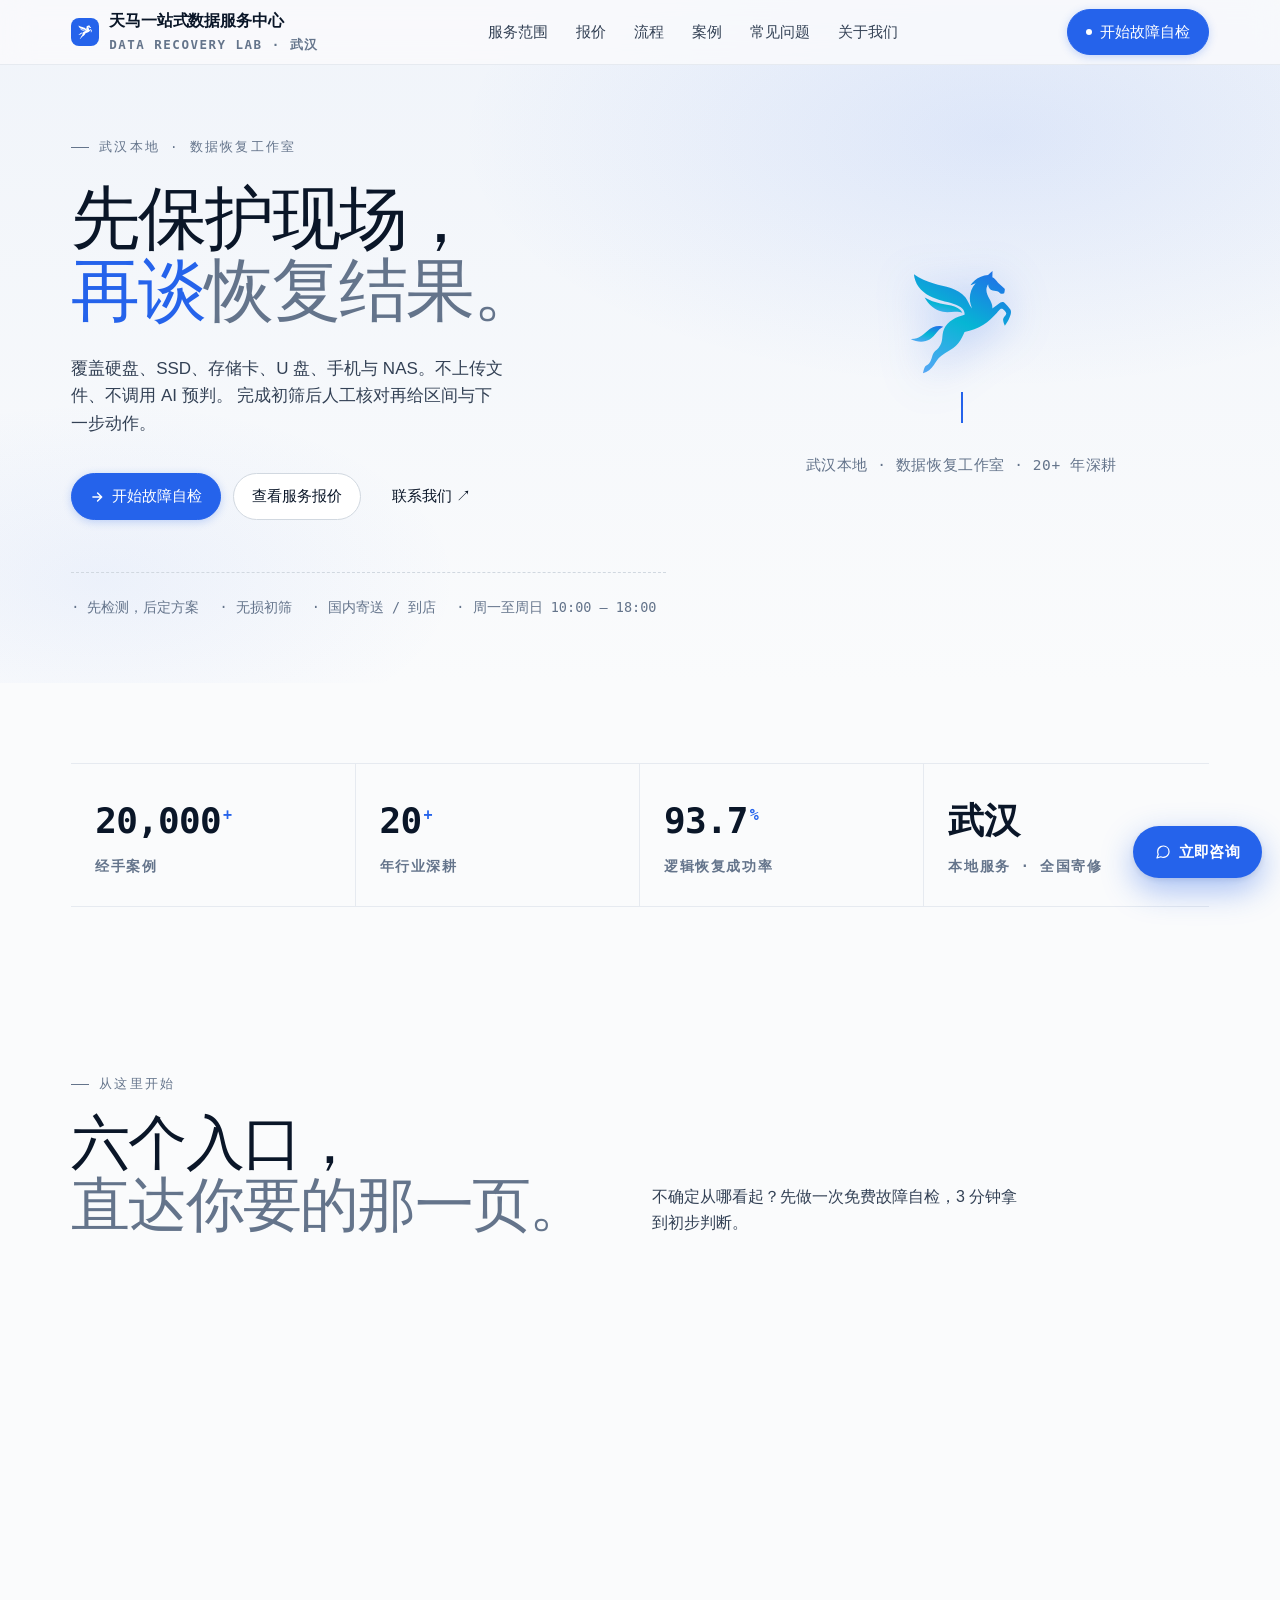
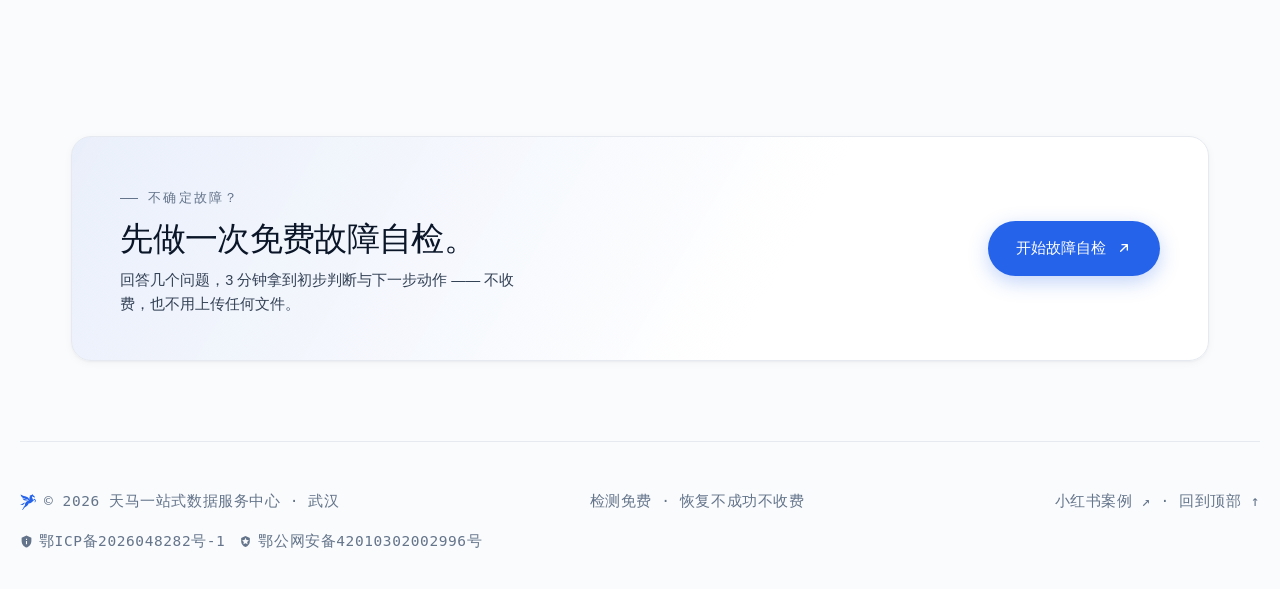
==== commit 93ae3e0a: "feat: 拆分为多页站点（P2）—— 首页导流 + 7 个子页面 - 单页 2360 行 → 9 个页面（index + services/pricing/process/cases/check/f" ====
--- a/index.html
+++ b/index.html
@@ -4,8 +4,9 @@
 <meta charset="utf-8" />
 <meta name="viewport" content="width=device-width,initial-scale=1,maximum-scale=1,user-scalable=no,viewport-fit=cover" />
 <meta name="theme-color" content="#FAFBFC" />
-<title>中天数据处理服务中心 - 天马一站式数据服务中心 · 武汉本地数据恢复</title>
-<meta name="description" content="武汉本地数据恢复，覆盖硬盘、SSD、存储卡、U 盘、手机与 NAS。先保护现场，再谈恢复结果。" />
+<title>武汉数据恢复 | 天马一站式数据服务中心 - 硬盘 / SSD / 开盘恢复</title>
+<meta name="description" content="武汉本地数据恢复，覆盖硬盘、SSD、存储卡、U 盘、手机与 NAS。先免费检测，报价透明，恢复成功才收费。" />
+<link rel="canonical" href="https://tianmahuifu.cn/index.html" />
 <link rel="icon" type="image/svg+xml" href="logo.svg" />
 <!-- 添加到主屏幕（PWA） -->
 <link rel="manifest" href="manifest.webmanifest" />
@@ -15,14 +16,14 @@
 <!-- 微信分享 / Open Graph -->
 <meta property="og:type" content="website" />
 <meta property="og:site_name" content="中天数据处理服务中心" />
-<meta property="og:title" content="中天数据处理服务中心 - 天马一站式数据服务中心 · 武汉本地数据恢复" />
-<meta property="og:description" content="覆盖硬盘、SSD、存储卡、U 盘、手机与 NAS。检测免费，恢复不成功不收费。" />
+<meta property="og:title" content="武汉数据恢复 | 天马一站式数据服务中心 - 硬盘 / SSD / 开盘恢复" />
+<meta property="og:description" content="武汉本地数据恢复，覆盖硬盘、SSD、存储卡、U 盘、手机与 NAS。先免费检测，报价透明，恢复成功才收费。" />
 <meta property="og:image" content="og-cover.jpg" />
 <meta property="og:locale" content="zh_CN" />
 <!-- Twitter / X -->
 <meta name="twitter:card" content="summary_large_image" />
-<meta name="twitter:title" content="中天数据处理服务中心 - 天马一站式数据服务中心 · 武汉本地数据恢复" />
-<meta name="twitter:description" content="覆盖硬盘、SSD、存储卡、U 盘、手机与 NAS。检测免费，恢复不成功不收费。" />
+<meta name="twitter:title" content="武汉数据恢复 | 天马一站式数据服务中心 - 硬盘 / SSD / 开盘恢复" />
+<meta name="twitter:description" content="武汉本地数据恢复，覆盖硬盘、SSD、存储卡、U 盘、手机与 NAS。先免费检测，报价透明，恢复成功才收费。" />
 <meta name="twitter:image" content="og-cover.jpg" />
 <!-- Safari / 添加到主屏幕 -->
 <meta name="apple-mobile-web-app-title" content="中天数据处理" />
@@ -33,26 +34,27 @@
 <script>
   // 把 og:image / og:url 修正为绝对地址，便于微信/Twitter 抓取
   (function(){
-    ['og:image','twitter:image'].forEach(k=>{
-      const m=document.querySelector('meta[property="'+k+'"]')||document.querySelector('meta[name="'+k+'"]');
+    ['og:image','twitter:image'].forEach(function(k){
+      var m=document.querySelector('meta[property="'+k+'"]')||document.querySelector('meta[name="'+k+'"]');
       if(m && m.content && !/^https?:/.test(m.content)) m.content=location.origin+'/'+m.content;
     });
-    let u=document.querySelector('meta[property="og:url"]');
+    var u=document.querySelector('meta[property="og:url"]');
     if(!u){ u=document.createElement('meta'); u.setAttribute('property','og:url'); document.head.appendChild(u); }
     u.content=location.origin+location.pathname;
   })();
 </script>
 <script>
   if ('scrollRestoration' in history) history.scrollRestoration = 'manual';
-  addEventListener('pageshow', () => { if (!location.hash) window.scrollTo(0, 0); });
+  addEventListener('pageshow', function(){ if (!location.hash) window.scrollTo(0, 0); });
 </script>
 <link rel="stylesheet" href="assets/style.css" />
 </head>
 <body>
 
+<!-- NAV:START -->
 <nav class="nav">
   <div class="wrap nav-inner">
-    <a href="#top" class="brand" aria-label="天马一站式数据服务中心">
+    <a href="index.html" class="brand" aria-label="天马一站式数据服务中心">
       <span class="brand-mark">
         <svg viewBox="0 0 613.51 626.88" fill="currentColor"><path d="M473.36,81.74l-5.1,8.04c-1.84,4.71-3.77,9.52-4.65,14.54-8.65,49.39,40.37,77.26,35.35,125.97l49.79-37.27c7.5-3.91,15.35-4.25,22.93-.27,6.07,3.18,33.94,36.1,38.03,43,7.73,13.05,2.04,30.6-2.7,43.95-7.04,19.82-18.42,40.04-31.28,56.49-4.97-11.84-11.63-27.78-10.66-40.86,1.13-15.22,22.12-22.2,18.86-38.08-1.12-5.45-16.15-20.89-21.04-23.73-4.31-2.5-9.56-2.56-13.95-.52-5.17,2.41-16.45,17.72-21.19,22.88-25.26,27.5-51.98,53.94-83.59,74.2-35.21,22.58-74.5,37.02-115.79,44.14-9.41,23.38-20.35,46.48-35.97,66.38-28.06,35.71-59.07,47.8-95.19,71.84-31.99,21.3-36.25,34.07-56.9,63.93-16.29,23.55-38.28,44.15-67.1,50.52,4.17-12.1,5.71-28.09,12.5-39.03,4.41-7.1,12.11-8.44,18.41-13.58,19.98-16.29,22.16-43.04,31.1-64.85,6.14-14.96,22.67-24.23,33.22-36.44,33.64-38.92,16.31-74.47,34.24-116.45,21.59-50.56,75.57-74.51,125.55-88.02,2.48-11.71-3.33-25.75-10.86-34.69-25.45-30.22-88.79-39.98-126-50.98-54.35-16.06-111.07-38.18-145.03-85.97-15.92-22.4-26.23-49.49-28.56-76.99,36.9,26.43,78.9,43.58,122.25,56.5,65.64,19.57,149.04,27.46,193.3,85.32,16.32,21.34,22.95,47.69,40.9,67.84l-7.82-23.45c-13.66-45.74-1.62-95.71,30.21-130.77l-30.21,12.78c-.48.15-.49-.59-.34-1.05,1.88-5.73,19.29-23.47,24.49-28.11,22.86-20.37,51.73-31.96,82.31-34.26,8.54-8.82,16.68-18.11,27.18-24.71l-.72,39.09c5.55,3.68,11.62,6.64,16.72,11,7.97,6.83,11.84,15.74,19.52,23.13,11.96,11.5,25.84,21.67,37.64,33.43,1.46,2.47,2.65,4.44,2.59,7.42-.07,3.53-2.68,20.28-4.37,22.69-1.92,2.73-17.13,2.95-20.6,2.22-4.63-.97-8.04-6.62-11.81-9.51-13.38-10.27-23.37-7.17-37.91-10.42-17.46-3.91-27.99-19.78-27.72-37.32Z"/><path d="M314.86,257.29c-14.15-6.46-29.71-7.76-45.12-7.1-26.06,1.12-47.56,5.67-74.15.22-47.52-9.74-89.62-46.05-111.72-88.35,10.39,4.97,20.31,10.95,30.79,15.76,46.02,21.07,84.61,22.92,131.98,34.34,26.35,6.35,56.63,18.86,68.22,45.14Z"/><path d="M198.3,342.58c-35.92,16.19-48.79,56.05-81.8,76.36-35.56,21.88-80.23,17.55-116.5-.3-.06-1.05,2.54-1.25,3.28-1.33,50.7-5.76,60.6-19.95,97.31-49.82,25.22-20.52,52.44-32.87,85.88-28.35,3.6.49,9.16,1.12,11.83,3.44Z"/></svg>
       </span>
@@ -62,13 +64,14 @@
       </div>
     </a>
     <div class="nav-links">
-      <a href="#services">服务范围</a>
-      <a href="#pricing">报价</a>
-      <a href="#process">流程</a>
-      <a href="#cases">案例</a>
-      <a href="#faq">常见问题</a>
-    </div>
-    <a class="cta primary" href="#check">
+      <a href="services.html">服务范围</a>
+      <a href="pricing.html">报价</a>
+      <a href="process.html">流程</a>
+      <a href="cases.html">案例</a>
+      <a href="faq.html">常见问题</a>
+      <a href="about.html">关于我们</a>
+    </div>
+    <a class="cta primary" href="check.html">
       <span class="dot"></span>
       开始故障自检
     </a>
@@ -79,14 +82,15 @@
 </nav>
 
 <div class="mobile-menu" id="mobileMenu">
-  <a href="#services">服务范围</a>
-  <a href="#pricing">服务</a>
-  <a href="#process">流程</a>
-  <a href="#cases">案例</a>
-  <a href="#faq">常见问题</a>
-  <a href="#contact">联系我们</a>
-  <a href="#check" class="mm-cta">开始故障自检 →</a>
+  <a href="services.html">服务范围</a>
+  <a href="pricing.html">服务</a>
+  <a href="process.html">流程</a>
+  <a href="cases.html">案例</a>
+  <a href="faq.html">常见问题</a>
+  <a href="contact.html">联系我们</a>
+  <a href="check.html" class="mm-cta">开始故障自检 →</a>
 </div>
+<!-- NAV:END -->
 
 <header id="top" class="hero">
   <div class="wrap">
@@ -128,7 +132,6 @@
     </div>
   </div>
 </header>
-
 <section style="border-top:0">
   <div class="wrap">
     <div class="metrics">
@@ -140,622 +143,78 @@
   </div>
 </section>
 
-<section id="services">
+<section class="hub" style="border-top:0">
   <div class="wrap">
     <div class="sec-head">
       <div>
-        <span class="eyebrow" data-reveal>01 / 服务范围</span>
+        <span class="eyebrow" data-reveal>从这里开始</span>
         <h2 data-reveal data-reveal-delay="1" style="margin-top:18px">
-          我们处理的，<br/><span class="muted">不只是「文件没了」。</span>
+          六个入口，<br/><span class="muted">直达你要的那一页。</span>
         </h2>
       </div>
-      <p data-reveal data-reveal-delay="2" style="max-width:46ch">
-        先判断风险、再选择合适的检测路径。每一类介质都有不同的保护动作，
-        错的下一步可能让一次能救的故障变得不可救。
-      </p>
-    </div>
-
-    <div class="svc-grid" data-reveal data-stagger>
-      <div class="svc" data-target="#pt-hdd" role="link" tabindex="0">
-        <div class="svc-num">常见</div>
-        <div class="svc-icon">
-          <svg width="16" height="16" viewBox="0 0 24 24" fill="none"><rect x="3" y="6" width="18" height="12" rx="2" stroke="currentColor" stroke-width="1.6"/><circle cx="17" cy="12" r="1.2" fill="currentColor"/></svg>
-        </div>
-        <div>
-          <h3>硬盘与 SSD</h3>
-          <p>误删、格式化、不识别、异响与覆盖风险评估。</p>
-        </div>
-        <div class="more">查看服务 →</div>
-      </div>
-      <div class="svc" data-target="#pt-usb" role="link" tabindex="0">
-        <div class="svc-num">影像</div>
-        <div class="svc-icon">
-          <svg width="16" height="16" viewBox="0 0 24 24" fill="none"><rect x="3" y="6" width="14" height="12" rx="2" stroke="currentColor" stroke-width="1.6"/><circle cx="17" cy="12" r="2" stroke="currentColor" stroke-width="1.6"/></svg>
-        </div>
-        <div>
-          <h3>照片与视频</h3>
-          <p>相机、无人机、SD 卡误删和目录损坏初筛。</p>
-        </div>
-        <div class="more">查看服务 →</div>
-      </div>
-      <div class="svc" data-target="#pt-mobile" role="link" tabindex="0">
-        <div class="svc-num">移动端</div>
-        <div class="svc-icon">
-          <svg width="16" height="16" viewBox="0 0 24 24" fill="none"><rect x="7" y="3" width="10" height="18" rx="2" stroke="currentColor" stroke-width="1.6"/><circle cx="12" cy="17.5" r=".8" fill="currentColor"/></svg>
-        </div>
-        <div>
-          <h3>手机内容恢复</h3>
-          <p>照片、视频、聊天记录、通讯录等数据恢复；只接能开机的手机。</p>
-        </div>
-        <div class="more">查看服务 →</div>
-      </div>
-      <div class="svc" data-target="#pt-nas" role="link" tabindex="0">
-        <div class="svc-num">企业</div>
-        <div class="svc-icon">
-          <svg width="16" height="16" viewBox="0 0 24 24" fill="none"><rect x="3" y="4" width="18" height="6" rx="1" stroke="currentColor" stroke-width="1.6"/><rect x="3" y="14" width="18" height="6" rx="1" stroke="currentColor" stroke-width="1.6"/><circle cx="7" cy="7" r=".7" fill="currentColor"/><circle cx="7" cy="17" r=".7" fill="currentColor"/></svg>
-        </div>
-        <div>
-          <h3>NAS / RAID</h3>
-          <p>网络存储（NAS）与磁盘阵列（RAID）的掉盘、降级、参数采集与重组评估。</p>
-        </div>
-        <div class="more">查看服务 →</div>
-      </div>
-    </div>
-
-    <div class="brand-strip">
-      <b>我们处理过的介质</b>
-      <span><b>硬盘</b><i>HDD</i></span>
-      <span><b>固态</b><i>SSD · NVMe</i></span>
-      <span><b>存储卡</b><i>SD · TF · CFexpress</i></span>
-      <span><b>U 盘</b></span>
-      <span><b>iPhone</b></span>
-      <span><b>安卓</b><i>Android</i></span>
-      <span><b>RAID</b><i>0/1/5/6/10</i></span>
-      <span><b>NAS 文件系统</b><i>ZFS · XFS · APFS</i></span>
-      <span><b>加密</b><i>BitLocker · LUKS</i></span>
-    </div>
-  </div>
-</section>
-
-<section id="pricing">
-  <div class="wrap">
-    <div class="sec-head">
-      <div>
-        <span class="eyebrow" data-reveal>02 / 价格表</span>
-        <h2 data-reveal data-reveal-delay="1" style="margin-top:18px">
-          按介质与容量，<br/><span class="muted">价格清晰。</span>
-        </h2>
-      </div>
-      <p data-reveal data-reveal-delay="2" style="max-width:46ch">
-        覆盖常见存储介质与故障类型。检测免费，确认方案后再处理；恢复不成功不收费。
-      </p>
-    </div>
-
-    <div class="pricing-notes" data-reveal>
-      <span class="note-chip"><b>✓</b> 检测免费</span>
-      <span class="note-chip"><b>✓</b> 恢复不成功不收费</span>
-      <span class="note-chip"><b>✓</b> 小红书点赞好评 · 免寄回运费</span>
-      <span class="note-chip dim">· 不包邮</span>
-    </div>
-
-    <div class="price-tables" data-reveal data-stagger>
-      <div class="ptable" id="pt-usb">
-        <div class="ptable-head"><h3>U盘 / SD 卡</h3><span>USB / Flash</span></div>
-        <table>
-          <thead><tr><th>容量</th><th>软件问题</th><th>硬件问题</th></tr></thead>
-          <tbody>
-            <tr><td class="cap">8G 及以下</td><td class="price">¥350 起</td><td class="price">¥350 起</td></tr>
-            <tr><td class="cap">16G — 32G</td><td class="price">¥400 起</td><td class="price">¥500 起</td></tr>
-            <tr><td class="cap">64G 以上</td><td class="price">¥500 起</td><td class="price">¥600 起</td></tr>
-          </tbody>
-        </table>
-        <div class="ptable-foot">预估周期：软件 1-2 工作日 · 硬件 2-5 工作日</div>
-        <div class="ptable-foot">以实际检测后方案为准</div>
-      </div>
-
-      <div class="ptable" id="pt-ssd">
-        <div class="ptable-head"><h3>SSD 固态硬盘</h3><span>SSD / NVMe</span></div>
-        <table>
-          <thead><tr><th>容量</th><th>认盘<br>软件</th><th>不认盘<br>硬件</th></tr></thead>
-          <tbody>
-            <tr><td class="cap">64G</td><td class="price">¥400 起</td><td class="price">¥500 起</td></tr>
-            <tr><td class="cap">120 — 128G</td><td class="price">¥500 起</td><td class="price">¥750 起</td></tr>
-            <tr><td class="cap">240 — 256G</td><td class="price">¥600 起</td><td class="price">¥700 起</td></tr>
-            <tr><td class="cap">320G 及以上</td><td class="price" colspan="2">¥800 起</td></tr>
-          </tbody>
-        </table>
-        <div class="ptable-foot">预估周期：认盘 1-3 工作日 · 不认盘 3-7 工作日</div>
-        <div class="ptable-foot">以实际检测后方案为准</div>
-      </div>
-
-      <div class="ptable" id="pt-hdd">
-        <div class="ptable-head"><h3>机械硬盘</h3><span>HDD</span></div>
-        <table>
-          <thead><tr><th>容量</th><th>坏道<br>不开盘</th><th>磁头坏<br>开盘</th></tr></thead>
-          <tbody>
-            <tr><td class="cap">320G 及以下</td><td class="price">¥400 起</td><td class="price">¥500 起</td></tr>
-            <tr><td class="cap">500G 及以下</td><td class="price">¥500 起</td><td class="price">¥700 起</td></tr>
-            <tr><td class="cap">1000G 及以上</td><td class="price">¥600 起</td><td class="price">¥800 起</td></tr>
-          </tbody>
-        </table>
-        <div class="ptable-foot">预估周期：不开盘 1-3 工作日 · 开盘 3-7 工作日</div>
-        <div class="ptable-foot">以实际检测后方案为准</div>
-      </div>
-    </div>
-
-    <div class="pricing-3col" data-reveal data-stagger>
-      <div class="ptable" id="pt-mobile">
-        <div class="ptable-head"><h3>手机内容恢复</h3><span>MOBILE</span></div>
-        <table>
-          <thead><tr><th>类型</th><th>参考价</th></tr></thead>
-          <tbody>
-            <tr><td class="cap">能开机手机 · 照片 / 视频 / 聊天记录 / 通讯录等</td><td class="price">¥800 起</td></tr>
-            <tr><td class="cap">不开机的手机暂不受理</td><td class="price">—</td></tr>
-          </tbody>
-        </table>
-        <div class="ptable-foot">常规周期：预计 2-5 工作日</div>
-        <div class="ptable-foot">以实际检测后方案为准</div>
-      </div>
-
-      <div class="ptable" id="pt-nas">
-        <div class="ptable-head">
-          <div>
-            <h3>NAS / RAID 阵列恢复</h3>
-            <p class="ptable-sub">网络存储 · 磁盘阵列</p>
-          </div>
-          <span>RAID</span>
-        </div>
-        <table>
-          <thead><tr><th>类型</th><th>参考价</th></tr></thead>
-          <tbody>
-            <tr><td class="cap">阵列恢复（按盘数与难度）</td><td class="price">¥2,000 起</td></tr>
-            <tr><td class="cap">盘序采集 / 只读镜像</td><td class="price">含在内</td></tr>
-          </tbody>
-        </table>
-        <div class="ptable-foot">常规周期：预计 5-12 工作日</div>
-        <div class="ptable-foot">以实际检测后方案为准</div>
-      </div>
-
-      <div class="ptable" id="pt-db">
-        <div class="ptable-head">
-          <div>
-            <h3>数据库恢复</h3>
-            <p class="ptable-sub">MySQL · SQL Server · Oracle · SQLite</p>
-          </div>
-          <span>DATABASE</span>
-        </div>
-        <table>
-          <thead><tr><th>类型</th><th>参考价</th></tr></thead>
-          <tbody>
-            <tr><td class="cap">库文件损坏 / 误删 / 服务起不来（按库大小与类型）</td><td class="price">¥800 起</td></tr>
-            <tr><td class="cap">只读镜像 / 副本内操作</td><td class="price">含在内</td></tr>
-          </tbody>
-        </table>
-        <div class="ptable-foot">常规周期：预计 3-7 工作日</div>
-        <div class="ptable-foot">以实际检测后方案为准</div>
-      </div>
-    </div>
-
-    <div class="onsite-note" data-reveal>
-      <b>上门服务</b> 武汉市内可上门做数据恢复，<b>上门费 ¥2,000</b>，数据恢复费用另算（以实际无损检测后评估为准）。
-    </div>
-
-    <p class="muted" style="margin-top:18px;font-size:14.5px">※ 以上为常见服务场景参考，最终方案与费用以到店无损检测后的评估为准。检测免费，恢复不成功不收费。</p>
-  </div>
-</section>
-
-<section id="process">
-  <div class="wrap">
-    <div class="sec-head">
-      <div>
-        <span class="eyebrow" data-reveal>03 / 工作流程</span>
-        <h2 data-reveal data-reveal-delay="1" style="margin-top:18px">
-          四步，<br/><span class="muted">把不确定变清楚。</span>
-        </h2>
-      </div>
-      <p data-reveal data-reveal-delay="2" style="max-width:46ch">
-        每一步都围绕「保护原始数据」展开，客户在确认方案前不会进入写入操作。
-      </p>
-    </div>
-
-    <div class="process" data-reveal data-stagger>
-      <div class="step">
-        <div class="n">01 <i></i></div>
-        <h3>在线初筛</h3>
-        <p>填写设备与现象，先获得风险等级和紧急动作。</p>
-      </div>
-      <div class="step">
-        <div class="n">02 <i></i></div>
-        <h3>到店 / 寄送</h3>
-        <p>保留原盘序、线材与错误提示，按约定交接设备。</p>
-      </div>
-      <div class="step">
-        <div class="n">03 <i></i></div>
-        <h3>无损检测</h3>
-        <p>只读采集、镜像与结构分析，确认可恢复范围。</p>
-      </div>
-      <div class="step">
-        <div class="n">04 <i></i></div>
-        <h3>预览验收</h3>
-        <p>先预览目录和样本文件，再按确认结果交付。</p>
-      </div>
-    </div>
-  </div>
-</section>
-
-<section id="cases">
-  <div class="wrap">
-    <div class="sec-head">
-      <div>
-        <span class="eyebrow" data-reveal>04 / 真实案例</span>
-        <h2 data-reveal data-reveal-delay="1" style="margin-top:18px">
-          恢复过程，<br/><span class="muted">每一步都能解释。</span>
-        </h2>
-      </div>
       <div data-reveal data-reveal-delay="2">
-        <p style="max-width:42ch">案例只展示介质、故障和交付结果，不展示任何客户文件。真实结果会因现场状态而异。</p>
-      </div>
-    </div>
-
-    <a class="cases-cta" data-reveal href="https://www.xiaohongshu.com/user/profile/6419c1c6000000000b0143d8" target="_blank" rel="noopener">
+        <p style="max-width:42ch">不确定从哪看起？先做一次免费故障自检，3 分钟拿到初步判断。</p>
+      </div>
+    </div>
+
+    <div class="hub-grid" data-stagger>
+      <a class="hub-card" href="services.html">
+        <span class="hub-no">01</span>
+        <h3>服务范围</h3>
+        <p>硬盘 / SSD / U盘存储卡 / 手机 / NAS 阵列 / 数据库</p>
+        <span class="hub-go">查看 →</span>
+      </a>
+      <a class="hub-card" href="pricing.html">
+        <span class="hub-no">02</span>
+        <h3>报价</h3>
+        <p>检测免费，先报价后施工。硬盘 ¥400 起 · 开盘 ¥1,000 起</p>
+        <span class="hub-go">查看 →</span>
+      </a>
+      <a class="hub-card" href="process.html">
+        <span class="hub-no">03</span>
+        <h3>工作流程</h3>
+        <p>接单 → 检测 → 报价 → 恢复 → 验证 → 交付</p>
+        <span class="hub-go">查看 →</span>
+      </a>
+      <a class="hub-card" href="cases.html">
+        <span class="hub-no">04</span>
+        <h3>真实案例</h3>
+        <p>只展示介质、故障与交付结果，不展示任何客户文件</p>
+        <span class="hub-go">查看 →</span>
+      </a>
+      <a class="hub-card" href="about.html">
+        <span class="hub-no">05</span>
+        <h3>关于我们</h3>
+        <p>武汉实体门店 · 无尘操作 · PC-3000 / MRT 设备 · 数据保密</p>
+        <span class="hub-go">查看 →</span>
+      </a>
+      <a class="hub-card" href="faq.html">
+        <span class="hub-no">06</span>
+        <h3>常见问题</h3>
+        <p>会被看到吗 · 要多久 · 多少钱 · 恢复不了怎么办</p>
+        <span class="hub-go">查看 →</span>
+      </a>
+    </div>
+
+    <a class="cases-cta" data-reveal href="check.html" style="margin-top:28px">
       <div class="cases-cta-text">
-        <span class="eyebrow" style="margin-bottom:14px">CASES · 小红书记录</span>
-        <h3>真实恢复案例，都在小红书。</h3>
-        <p>真实恢复案例已同步至小红书：介质、故障、恢复过程与交付结果，每一步都有记录。涉及客户文件的内容一律不展示。</p>
+        <span class="eyebrow" style="margin-bottom:14px">不确定故障？</span>
+        <h3>先做一次免费故障自检。</h3>
+        <p>回答几个问题，3 分钟拿到初步判断与下一步动作 —— 不收费，也不用上传任何文件。</p>
       </div>
       <span class="cases-cta-btn">
-        去小红书看案例
+        开始故障自检
         <svg width="16" height="16" viewBox="0 0 24 24" fill="none"><path d="M7 17L17 7M9 7h8v8" stroke="currentColor" stroke-width="2" stroke-linecap="round" stroke-linejoin="round"/></svg>
       </span>
     </a>
   </div>
 </section>
 
-<!-- ============== SELF-CHECK ============== -->
-<section id="check" style="padding-top:64px">
-  <div class="wrap">
-    <div class="sec-head">
-      <div>
-        <span class="eyebrow" data-reveal>05 / 故障自检</span>
-        <h2 data-reveal data-reveal-delay="1" style="margin-top:18px">
-          先把现场，<br/><span class="muted">讲清楚。</span>
-        </h2>
-      </div>
-      <p data-reveal data-reveal-delay="2" style="max-width:46ch">
-        先选典型场景，再回答具体问题。<b style="color:var(--ink)">整个过程只在你的浏览器运行，不会上传任何文件。</b>
-        最后会生成结构化报告卡，可直接截图发给我们预判。
-      </p>
-    </div>
-
-    <div class="check" data-reveal>
-      <div class="check-head">
-        <span id="stepLabel">现场信息 · 第 1 步 / 共 5 步</span>
-        <div class="progress" aria-hidden="true"><i id="bar"></i></div>
-        <button class="reset" id="resetBtn" title="从头开始">从头开始</button>
-      </div>
-
-      <div class="check-body">
-        <div class="check-main" id="stage">
-
-          <!-- STEP 0: Scenario -->
-          <div class="step-pane" data-pane="0">
-            <h3>先选个最像的场景</h3>
-            <p class="desc">不同场景下一步动作差别很大；选错了下一步可能让原本能救的故障变得更糟。</p>
-
-            <div class="field">
-              <span class="field-label">场景 <small>· 选 1 个最像的</small></span>
-              <div class="scenario-grid" id="scenarios">
-                <div class="scenario-card" data-val="deleted"><div class="ic"><svg width="16" height="16" viewBox="0 0 24 24" fill="none"><path d="M5 7h14M9 7V5a2 2 0 0 1 2-2h2a2 2 0 0 1 2 2v2M7 7l1 13a2 2 0 0 0 2 2h4a2 2 0 0 0 2-2l1-13" stroke="currentColor" stroke-width="1.6" stroke-linecap="round" stroke-linejoin="round"/></svg></div><div><h6>误删 / 误格式化</h6><p>文件刚不见，没改过设备</p></div></div>
-                <div class="scenario-card" data-val="unrecog"><div class="ic"><svg width="16" height="16" viewBox="0 0 24 24" fill="none"><circle cx="12" cy="12" r="9" stroke="currentColor" stroke-width="1.6"/><path d="M9 9.5c.5-1.5 1.6-2 3-2 1.7 0 3 1 3 2.5S13 12 13 13.5M12 17h.01" stroke="currentColor" stroke-width="1.6" stroke-linecap="round"/></svg></div><div><h6>不识别 / 打不开</h6><p>插上没反应 / 数据打不开</p></div></div>
-                <div class="scenario-card" data-val="physical"><div class="ic"><svg width="16" height="16" viewBox="0 0 24 24" fill="none"><path d="M12 3l3 6-3 4-3-4 3-6zM5 14l4 2 1 5M19 14l-4 2-1 5M9 21h6" stroke="currentColor" stroke-width="1.6" stroke-linecap="round" stroke-linejoin="round"/></svg></div><div><h6>物理损伤 / 异响</h6><p>摔了 / 震动 / 咔哒声</p></div></div>
-                <div class="scenario-card" data-val="liquid"><div class="ic"><svg width="16" height="16" viewBox="0 0 24 24" fill="none"><path d="M12 3c2 4 5 7 5 11a5 5 0 1 1-10 0c0-4 3-7 5-11z" stroke="currentColor" stroke-width="1.6" stroke-linejoin="round"/></svg></div><div><h6>进水 / 液体</h6><p>咖啡、雨水、海水、汤汁</p></div></div>
-                <div class="scenario-card" data-val="nas"><div class="ic"><svg width="16" height="16" viewBox="0 0 24 24" fill="none"><rect x="3" y="4" width="18" height="6" rx="1" stroke="currentColor" stroke-width="1.6"/><rect x="3" y="14" width="18" height="6" rx="1" stroke="currentColor" stroke-width="1.6"/></svg></div><div><h6>NAS / RAID 异常</h6><p>降级 / 报警 / 多盘异常</p></div></div>
-                <div class="scenario-card" data-val="phone"><div class="ic"><svg width="16" height="16" viewBox="0 0 24 24" fill="none"><rect x="7" y="3" width="10" height="18" rx="2" stroke="currentColor" stroke-width="1.6"/><circle cx="12" cy="17.5" r=".8" fill="currentColor"/></svg></div><div><h6>手机特殊问题</h6><p>进水 / 不开机 / 屏幕黑</p></div></div>
-              </div>
-            </div>
-
-            <div class="check-actions">
-              <div class="left muted" style="font-size:13.5px">⌘ 仅保存在本机</div>
-              <div class="right">
-                <button class="cta primary" id="nextBtn" disabled>下一步 · 关于这台设备 →</button>
-              </div>
-            </div>
-          </div>
-
-          <!-- STEP 1: Device -->
-          <div class="step-pane hide" data-pane="1">
-            <h3>这台设备是什么</h3>
-            <p class="desc">先采集设备物理画像。错的下一步可能让原本能救的故障变得更糟。</p>
-
-            <div class="fields">
-              <div class="field">
-                <span class="field-label">设备类型 <span class="req">*</span></span>
-                <div class="options" data-key="deviceType">
-                  <label class="opt"><input type="radio" name="dt" value="机械硬盘"/><div class="ico"><svg width="14" height="14" viewBox="0 0 24 24" fill="none"><rect x="3" y="8" width="18" height="8" rx="1.5" stroke="currentColor" stroke-width="1.6"/></svg></div>机械硬盘<div><small>台式机 / 移动硬盘 / 监控盘</small></div></label>
-                  <label class="opt"><input type="radio" name="dt" value="固态硬盘"/><div class="ico"><svg width="14" height="14" viewBox="0 0 24 24" fill="none"><rect x="3" y="6" width="18" height="12" rx="2" stroke="currentColor" stroke-width="1.6"/></svg></div>固态硬盘<div><small>SATA / NVMe / 笔记本内置</small></div></label>
-                  <label class="opt"><input type="radio" name="dt" value="SD卡存储卡"/><div class="ico"><svg width="14" height="14" viewBox="0 0 24 24" fill="none"><path d="M5 5h14v14H5z" stroke="currentColor" stroke-width="1.6"/><path d="M8 8h8v8H8z" stroke="currentColor" stroke-width="1.4"/></svg></div>SD / 存储卡<div><small>相机 / 手机 / TF 卡</small></div></label>
-                  <label class="opt"><input type="radio" name="dt" value="U盘"/><div class="ico"><svg width="14" height="14" viewBox="0 0 24 24" fill="none"><path d="M7 4h10v4H7zM7 12h10v8H7z" stroke="currentColor" stroke-width="1.4"/></svg></div>U 盘<div><small>闪存盘 / 加密盘</small></div></label>
-                  <label class="opt"><input type="radio" name="dt" value="手机"/><div class="ico"><svg width="14" height="14" viewBox="0 0 24 24" fill="none"><rect x="7" y="3" width="10" height="18" rx="2" stroke="currentColor" stroke-width="1.6"/></svg></div>手机 / 平板<div><small>iPhone 或安卓机</small></div></label>
-                  <label class="opt"><input type="radio" name="dt" value="NAS"/><div class="ico"><svg width="14" height="14" viewBox="0 0 24 24" fill="none"><rect x="3" y="4" width="18" height="16" rx="2" stroke="currentColor" stroke-width="1.6"/></svg></div>NAS / 阵列<div><small>多盘位 / RAID</small></div></label>
-                </div>
-              </div>
-
-              <div class="field">
-                <span class="field-label">容量 <small>· 选填</small></span>
-                <div class="options cols-2" data-key="capacity">
-                  <label class="opt"><input type="radio" name="cap" value="&lt; 128 GB"/><div class="ico"></div>< 128 GB</label>
-                  <label class="opt"><input type="radio" name="cap" value="128 GB — 500 GB"/><div class="ico"></div>128 GB — 500 GB</label>
-                  <label class="opt"><input type="radio" name="cap" value="500 GB — 2 TB"/><div class="ico"></div>500 GB — 2 TB</label>
-                  <label class="opt"><input type="radio" name="cap" value="&gt; 2 TB"/><div class="ico"></div>> 2 TB</label>
-                </div>
-              </div>
-
-              <div class="field">
-                <span class="field-label">品牌型号 <small>· 选填，能让我们更准</small></span>
-                <input class="text-input" id="brand" placeholder="例：三星 980 PRO 1TB / 西部数据 My Passport 4TB / iPhone 13" />
-              </div>
-
-              <div class="field">
-                <span class="field-label">现在接入的设备</span>
-                <div class="options cols-2" data-key="system">
-                  <label class="opt"><input type="radio" name="sys" value="Windows"/><div class="ico"></div>Windows</label>
-                  <label class="opt"><input type="radio" name="sys" value="macOS"/><div class="ico"></div>macOS</label>
-                  <label class="opt"><input type="radio" name="sys" value="Linux"/><div class="ico"></div>Linux</label>
-                  <label class="opt"><input type="radio" name="sys" value="相机/录像机"/><div class="ico"></div>相机 / 录像机</label>
-                  <label class="opt"><input type="radio" name="sys" value="无法连接"/><div class="ico"></div>还没接 / 无法连接</label>
-                  <label class="opt"><input type="radio" name="sys" value="不确定"/><div class="ico"></div>不确定</label>
-                </div>
-              </div>
-            </div>
-
-            <div class="check-actions">
-              <div class="left"><button class="cta" data-back>← 上一步</button></div>
-              <div class="right"><button class="cta primary" id="nextBtn2">下一步 · 故障细节 →</button></div>
-            </div>
-          </div>
-
-          <!-- STEP 2: dynamic -->
-          <div class="step-pane hide" data-pane="2">
-            <h3>发生了什么</h3>
-            <p class="desc" id="dynamicDesc">请告诉我具体的故障表现。越具体越能给出准确区间。</p>
-
-            <div class="fields" id="dynamicFields"></div>
-
-            <div class="check-actions">
-              <div class="left"><button class="cta" data-back>← 上一步</button></div>
-              <div class="right"><button class="cta primary" id="nextBtn3">下一步 · 已经做过的 →</button></div>
-            </div>
-          </div>
-
-          <!-- STEP 3: Actions + images -->
-          <div class="step-pane hide" data-pane="3">
-            <h3>已经做过的事</h3>
-            <p class="desc">这一步决定「下一步还能做什么」和「风险多高」。请如实打勾。</p>
-
-            <div class="fields">
-              <div class="field">
-                <span class="field-label">关于这台设备，你做过 <small>· 可多选</small></span>
-                <div class="options" data-key="actions" data-multi="true">
-                  <label class="opt"><input type="checkbox" name="act" value="继续通电使用过"/><div class="ico"></div>继续通电使用过</label>
-                  <label class="opt"><input type="checkbox" name="act" value="运行过恢复软件"/><div class="ico"></div>运行过恢复软件</label>
-                  <label class="opt"><input type="checkbox" name="act" value="重新格式化过"/><div class="ico"></div>重新格式化 / 重新分区</label>
-                  <label class="opt"><input type="checkbox" name="act" value="换过线/换过接口"/><div class="ico"></div>换过线 / 换过接口</label>
-                  <label class="opt"><input type="checkbox" name="act" value="自行更换过盘位"/><div class="ico"></div>自行更换过盘位（NAS）</label>
-                  <label class="opt"><input type="checkbox" name="act" value="触发过Resync"/><div class="ico"></div>触发过 resync（NAS）</label>
-                  <label class="opt"><input type="checkbox" name="act" value="拆开过设备"/><div class="ico"></div>拆开过设备</label>
-                  <label class="opt"><input type="checkbox" name="act" value="用吹风机烘过"/><div class="ico"></div>用吹风机 / 烘干机处理过</label>
-                  <label class="opt"><input type="checkbox" name="act" value="什么都没做过"/><div class="ico"></div>什么都没做过</label>
-                </div>
-              </div>
-
-              <div class="field">
-                <span class="field-label">目前供电状态</span>
-                <div class="options cols-2" data-key="power">
-                  <label class="opt"><input type="radio" name="pwr" value="已断电"/><div class="ico"></div>已经断电保存</label>
-                  <label class="opt"><input type="radio" name="pwr" value="仍在通电"/><div class="ico"></div>仍在通电</label>
-                  <label class="opt"><input type="radio" name="pwr" value="断电困难"/><div class="ico"></div>断电困难（如服务器）</label>
-                </div>
-              </div>
-
-              <div class="field">
-                <span class="field-label">附图 <small>· 选填，最多 5 张 · 仅保存在本机，不上传</small></span>
-                <div class="dropzone" id="dropzone">
-                  <input type="file" id="fileInput" accept="image/*" multiple hidden />
-                  <svg width="24" height="24" viewBox="0 0 24 24" fill="none"><path d="M12 16V4m0 0L7 9m5-5 5 5" stroke="currentColor" stroke-width="1.6" stroke-linecap="round" stroke-linejoin="round"/><path d="M4 16v3a2 2 0 0 0 2 2h12a2 2 0 0 0 2-2v-3" stroke="currentColor" stroke-width="1.6" stroke-linecap="round"/></svg>
-                  <p>点击或拖拽图片到此处</p>
-                  <p class="muted">设备外观 / 报错截图 / NAS 盘位照片</p>
-                </div>
-                <div class="thumbs" id="thumbs"></div>
-              </div>
-
-              <div class="field">
-                <span class="field-label">补充情况 <small>· 选填</small></span>
-                <textarea class="textarea" id="notes" placeholder="例如：错误提示截图描述、你的处理顺序、最近备份情况……"></textarea>
-              </div>
-            </div>
-
-            <div class="check-actions">
-              <div class="left"><button class="cta" data-back>← 上一步</button></div>
-              <div class="right"><button class="cta primary" id="nextBtn4">下一步 · 数据重要性 →</button></div>
-            </div>
-          </div>
-
-          <!-- STEP 4: Data -->
-          <div class="step-pane hide" data-pane="4">
-            <h3>这些数据对你多重要</h3>
-            <p class="desc">重要的数据会影响我们的优先级与工位安排。</p>
-
-            <div class="fields">
-              <div class="field">
-                <span class="field-label">数据类型 <small>· 可多选</small></span>
-                <div class="options" data-key="dataType" data-multi="true">
-                  <label class="opt"><input type="checkbox" name="dt2" value="工作文档"/><div class="ico"></div>工作文档 / 合同</label>
-                  <label class="opt"><input type="checkbox" name="dt2" value="照片视频"/><div class="ico"></div>照片 / 视频</label>
-                  <label class="opt"><input type="checkbox" name="dt2" value="代码"/><div class="ico"></div>代码 / 工程文件</label>
-                  <label class="opt"><input type="checkbox" name="dt2" value="数据库"/><div class="ico"></div>数据库 / 业务数据</label>
-                  <label class="opt"><input type="checkbox" name="dt2" value="财务"/><div class="ico"></div>财务 / 票据</label>
-                  <label class="opt"><input type="checkbox" name="dt2" value="邮件"/><div class="ico"></div>邮件 / 联系人</label>
-                  <label class="opt"><input type="checkbox" name="dt2" value="设计素材"/><div class="ico"></div>设计 / 媒体素材</label>
-                  <label class="opt"><input type="checkbox" name="dt2" value="个人记忆"/><div class="ico"></div>个人记忆 / 家庭影像</label>
-                </div>
-              </div>
-
-              <div class="field">
-                <span class="field-label">数据量预估</span>
-                <div class="options cols-2" data-key="dataSize">
-                  <label class="opt"><input type="radio" name="dsz" value="< 10 GB"/><div class="ico"></div>< 10 GB</label>
-                  <label class="opt"><input type="radio" name="dsz" value="10 — 100 GB"/><div class="ico"></div>10 — 100 GB</label>
-                  <label class="opt"><input type="radio" name="dsz" value="100 GB — 1 TB"/><div class="ico"></div>100 GB — 1 TB</label>
-                  <label class="opt"><input type="radio" name="dsz" value="> 1 TB"/><div class="ico"></div>> 1 TB</label>
-                </div>
-              </div>
-
-              <div class="field">
-                <span class="field-label">备份情况</span>
-                <div class="options cols-2" data-key="backup">
-                  <label class="opt"><input type="radio" name="bk" value="从未备份"/><div class="ico"></div>从未备份</label>
-                  <label class="opt"><input type="radio" name="bk" value="有部分备份"/><div class="ico"></div>有部分备份</label>
-                  <label class="opt"><input type="radio" name="bk" value="已全部备份"/><div class="ico"></div>已全部备份</label>
-                  <label class="opt"><input type="radio" name="bk" value="备份损坏"/><div class="ico"></div>备份损坏 / 同步中</label>
-                </div>
-              </div>
-
-              <div class="field">
-                <span class="field-label">紧急程度</span>
-                <div class="range-row">
-                  <input type="range" min="0" max="3" value="1" id="urgency" />
-                  <span class="range-val" id="urgencyVal">3 天内</span>
-                </div>
-              </div>
-            </div>
-
-            <div class="check-actions">
-              <div class="left"><button class="cta" data-back>← 上一步</button></div>
-              <div class="right"><button class="cta primary" id="generateBtn">生成自检报告 →</button></div>
-            </div>
-          </div>
-
-          <!-- STEP 5: REPORT -->
-          <div class="step-pane hide" data-pane="5"></div>
-
-        </div>
-
-        <aside class="check-side">
-          <h5><span>i</span> 现在为什么问这个</h5>
-          <p id="whyText">先选一个最像的场景，会决定我们下一步问你什么细节。</p>
-
-          <h5 style="margin-top:6px"><span>★</span> 现场保护提示</h5>
-          <div class="tip" id="protectTip">
-            <b>立刻能做：</b>先停止写入操作。拍照记录错误信息。
-          </div>
-
-          <h5 style="margin-top:6px"><span>?</span> 不确定？</h5>
-          <a class="cta ghost" href="#contact" style="font-size:14.5px;padding-left:0">直接联系工作室 →</a>
-        </aside>
-      </div>
-    </div>
-  </div>
-</section>
-
-<section id="faq">
-  <div class="wrap">
-    <div class="sec-head">
-      <div>
-        <span class="eyebrow" data-reveal>06 / 常见问题</span>
-        <h2 data-reveal data-reveal-delay="1" style="margin-top:18px">
-          先把担心的，<br/><span class="muted">问明白。</span>
-        </h2>
-      </div>
-      <p data-reveal data-reveal-delay="2" style="max-width:46ch">按过往案例与行业经验整理，仅供参考；具体方案以实际检测结果为准。</p>
-    </div>
-
-    <div class="faq-search" data-reveal>
-      <svg width="16" height="16" viewBox="0 0 24 24" fill="none"><circle cx="11" cy="11" r="7" stroke="currentColor" stroke-width="1.8"/><path d="M20 20l-3.5-3.5" stroke="currentColor" stroke-width="1.8" stroke-linecap="round"/></svg>
-      <input type="search" id="faqSearch" placeholder="搜索问题，如：异响 / 服务 / 寄修 / 开盘…"/>
-    </div>
-    <div class="faq" data-reveal id="faqList">
-      <details><summary>为什么不建议反复通电？</summary><p>如果设备有异响、进水或识别，反复通电可能让原有故障扩大。先断电并记录现象，比继续尝试更重要。</p></details>
-      <details><summary>可以先自行运行恢复软件吗？</summary><p>不建议把软件安装到原盘，也不要让工具自动修复文件系统。软件扫描会改变现场，建议先做只读镜像。</p></details>
-      <details><summary>网站的方案是怎么确定的？</summary><p>先做无损检测与风险评估，确定可恢复范围后，再给出具体方案与细节。检测评估免费，不成功不收任何费用。</p></details>
-      <details><summary>恢复不成功怎么算？</summary><p>不成功不收取任何费用，检测评估也免费；开盘类如涉及备件成本（如更换磁头），会在动手前单独说明并征得同意。</p></details>
-      <details><summary>寄修包邮吗？</summary><p>不包邮。在小红书点赞好评，可免寄回运费。</p></details>
-      <details><summary>寄送 NAS 需要拆盘吗？</summary><p>请保留原盘序，最好整套设备寄送；如果只能拆盘，请在每块盘上标记原来的槽位。</p></details>
-      <details><summary>数据会被上传到 AI 吗？</summary><p>不会。我们的自检工具只在你的浏览器里运行；恢复过程中也只在本地工作，不会把你的文件传到任何云端 AI。</p></details>
-      <details><summary>多久能开始检测？</summary><p>线下当日可承接（需预约），外地寄修一般在签收次日。RAID 与开盘洁净间需排期。</p></details>
-      <details><summary>检测需要多久？</summary><p>逻辑类故障通常当天出初筛结果；物理 / 开盘类 1-3 个工作日；RAID 与开盘洁净间需排期，送检时会告知预计时间。</p></details>
-      <details><summary>恢复的数据怎么交付？</summary><p>可自备新硬盘 / U 盘拷贝，也可由我们代备介质（按介质成本计费）。先预览目录和样本文件，确认无误后再交付。</p></details>
-      <details><summary>开盘恢复是什么意思？</summary><p>开盘指在洁净间内打开盘腔，更换磁头或处理盘片，只在磁头损坏、主轴卡死等物理故障时才需要。开盘本身不伤数据，但必须在洁净环境由专业人员进行。</p></details>
-      <details><summary>硬盘有异响还能再试试吗？</summary><p>不能。异响通常是磁头或主轴故障，每次通电都可能让磁头划伤盘片、让可恢复变不可恢复。立即断电送检是唯一正确动作。</p></details>
-      <details><summary>手机忘记密码能恢复吗？</summary><p>加密机型（iPhone 及新款安卓）没有锁屏密码无法读取数据。如可通过人脸 / 指纹解锁，请先解锁再送检；完全无凭据的场景我们会如实告知不可行。</p></details>
-      <details><summary>我的数据会被泄露吗？</summary><p>不会。所有操作在本地完成，不联网、不上传任何文件；恢复完成后源盘按约定处理，交付时可现场监督擦除工作副本。</p></details>
-      <details><summary>可以加急吗？</summary><p>常规排队不收加急费；如需加急，会优先安排工位与检测设备，具体以实际检测后方案为准。</p></details>
-      <details><summary>外地怎么寄修？</summary><p>建议顺丰保价寄送，用防静电袋加缓冲材料包装；NAS 请保留原盘序整套寄出。寄出前先完成在线自检并把报告发给我们，签收次日开始检测。寄修不包邮，小红书点赞好评可免寄回运费。</p></details>
-      <p class="faq-empty hide" id="faqEmpty">没有匹配的问题，换个关键词试试，或直接电话 / 微信联系我们。</p>
-    </div>
-  </div>
-</section>
-
-<section id="contact">
-  <div class="wrap">
-    <div class="contact">
-      <div data-reveal>
-        <span class="eyebrow">07 / 联系工作室</span>
-        <h2 style="margin-top:18px">
-          不确定下一步？<br/>
-          <span class="accent">把现场</span>交给我们。
-        </h2>
-        <p style="margin-top:24px;max-width:48ch">
-          描述设备、故障现象和你已经做过的操作，我们会先告诉你应该停止什么，再约时间。
-        </p>
-        <div class="hero-actions" style="margin-top:28px">
-          <a class="cta primary" href="#check">先做完自检</a>
-          <a class="cta" href="tel:18402718242">直接电话</a>
-        </div>
-      </div>
-
-      <div class="contact-card" data-reveal data-reveal-delay="2">
-        <div class="contact-row">
-          <div style="width:100%">
-            <small>电话</small>
-            <div class="phone-line"><small class="who">程</small><small class="wx-same">微信同号</small><b class="num">186 9612 8515</b><button class="copy-btn" data-copy="186 9612 8515" title="复制号码 186 9612 8515" aria-label="复制号码 186 9612 8515" type="button"><svg viewBox="0 0 24 24" fill="none" aria-hidden="true"><rect x="9" y="9" width="11" height="11" rx="2" stroke="currentColor" stroke-width="1.8"/><path d="M5 15V5a2 2 0 0 1 2-2h10" stroke="currentColor" stroke-width="1.8" stroke-linecap="round" stroke-linejoin="round"/></svg></button></div>
-            <div class="phone-line"><small class="who">程</small><small class="wx-same">微信同号</small><b class="num">130 0618 4912</b><button class="copy-btn" data-copy="130 0618 4912" title="复制号码 130 0618 4912" aria-label="复制号码 130 0618 4912" type="button"><svg viewBox="0 0 24 24" fill="none" aria-hidden="true"><rect x="9" y="9" width="11" height="11" rx="2" stroke="currentColor" stroke-width="1.8"/><path d="M5 15V5a2 2 0 0 1 2-2h10" stroke="currentColor" stroke-width="1.8" stroke-linecap="round" stroke-linejoin="round"/></svg></button></div>
-            <div class="phone-line"><small class="who">王</small><small class="wx-same">微信同号</small><b class="num">184 0271 8242</b><button class="copy-btn" data-copy="184 0271 8242" title="复制号码 184 0271 8242" aria-label="复制号码 184 0271 8242" type="button"><svg viewBox="0 0 24 24" fill="none" aria-hidden="true"><rect x="9" y="9" width="11" height="11" rx="2" stroke="currentColor" stroke-width="1.8"/><path d="M5 15V5a2 2 0 0 1 2-2h10" stroke="currentColor" stroke-width="1.8" stroke-linecap="round" stroke-linejoin="round"/></svg></button></div>
-            <div class="phone-line"><small class="who">甘</small><small class="wx-same">微信同号</small><b class="num">132 9414 6310</b><button class="copy-btn" data-copy="132 9414 6310" title="复制号码 132 9414 6310" aria-label="复制号码 132 9414 6310" type="button"><svg viewBox="0 0 24 24" fill="none" aria-hidden="true"><rect x="9" y="9" width="11" height="11" rx="2" stroke="currentColor" stroke-width="1.8"/><path d="M5 15V5a2 2 0 0 1 2-2h10" stroke="currentColor" stroke-width="1.8" stroke-linecap="round" stroke-linejoin="round"/></svg></button></div>
-          </div>
-        </div>
-        <div class="contact-row">
-          <div style="width:100%">
-            <small>微信号</small>
-            <div class="phone-line"><b>TianmaDataLab</b><button class="copy-btn" data-copy="TianmaDataLab" title="复制微信号" aria-label="复制微信号" type="button"><svg viewBox="0 0 24 24" fill="none" aria-hidden="true"><rect x="9" y="9" width="11" height="11" rx="2" stroke="currentColor" stroke-width="1.8"/><path d="M5 15V5a2 2 0 0 1 2-2h10" stroke="currentColor" stroke-width="1.8" stroke-linecap="round" stroke-linejoin="round"/></svg></button><span class="copy-tip">已复制</span></div>
-          </div>
-        </div>
-        <div class="contact-row">
-          <div>
-            <small>到店地址</small>
-            <a class="addr-link" href="https://uri.amap.com/marker?position=114.273101,30.586024&name=%E5%A4%A9%E9%A9%AC%E4%B8%93%E4%B8%9A%E6%95%B0%E6%8D%AE%E6%81%A2%E5%A4%8D%E4%B8%AD%E5%BF%83&src=%E5%A4%A9%E9%A9%AC%E5%AE%98%E7%BD%91" target="_blank" rel="noopener" aria-label="在地图中打开到店地址">
-              <b>湖北省武汉市江汉区民主一街 177 号<br/>新星电脑城二楼 206 室 · 天马专业数据恢复中心</b>
-              <span class="addr-hint" aria-hidden="true"><svg width="12" height="12" viewBox="0 0 24 24" fill="none"><path d="M12 22s7-7.58 7-13a7 7 0 0 0-14 0c0 5.42 7 13 7 13z" stroke="currentColor" stroke-width="2" stroke-linecap="round" stroke-linejoin="round"/><circle cx="12" cy="9" r="2.5" stroke="currentColor" stroke-width="2"/></svg>点击导航</span>
-            </a>
-          </div>
-          <div style="text-align:right"><small>营业时间</small><b>周一至周日<br/>10:00 — 18:00</b></div>
-        </div>
-        <div class="contact-row">
-          <div style="display:flex;gap:14px;align-items:flex-start">
-            <button class="qr-thumb" id="qrThumb" title="点击放大" aria-label="放大微信二维码">
-              <img src="wechat-qr.jpg" alt="微信好友码"/>
-            </button>
-            <div><small>预约加微信</small><b>扫码添加好友</b><span style="font-size:13.5px;color:var(--ink-3)">点击放大 · 长按保存到手机</span></div>
-          </div>
-        </div>
-      </div>
-    </div>
-  </div>
-</section>
-
+<!-- FOOTER:START -->
 <footer class="wrap foot">
   <span style="display:inline-flex;align-items:center;gap:8px"><svg viewBox="0 0 613.51 626.88" fill="currentColor" style="width:16px;height:16px;color:var(--accent)" aria-hidden="true"><path d="M473.36,81.74l-5.1,8.04c-1.84,4.71-3.77,9.52-4.65,14.54-8.65,49.39,40.37,77.26,35.35,125.97l49.79-37.27c7.5-3.91,15.35-4.25,22.93-.27,6.07,3.18,33.94,36.1,38.03,43,7.73,13.05,2.04,30.6-2.7,43.95-7.04,19.82-18.42,40.04-31.28,56.49-4.97-11.84-11.63-27.78-10.66-40.86,1.13-15.22,22.12-22.2,18.86-38.08-1.12-5.45-16.15-20.89-21.04-23.73-4.31-2.5-9.56-2.56-13.95-.52-5.17,2.41-16.45,17.72-21.19,22.88-25.26,27.5-51.98,53.94-83.59,74.2-35.21,22.58-74.5,37.02-115.79,44.14-9.41,23.38-20.35,46.48-35.97,66.38-28.06,35.71-59.07,47.8-95.19,71.84-31.99,21.3-36.25,34.07-56.9,63.93-16.29,23.55-38.28,44.15-67.1,50.52,4.17-12.1,5.71-28.09,12.5-39.03,4.41-7.1,12.11-8.44,18.41-13.58,19.98-16.29,22.16-43.04,31.1-64.85,6.14-14.96,22.67-24.23,33.22-36.44,33.64-38.92,16.31-74.47,34.24-116.45,21.59-50.56,75.57-74.51,125.55-88.02,2.48-11.71-3.33-25.75-10.86-34.69-25.45-30.22-88.79-39.98-126-50.98-54.35-16.06-111.07-38.18-145.03-85.97-15.92-22.4-26.23-49.49-28.56-76.99,36.9,26.43,78.9,43.58,122.25,56.5,65.64,19.57,149.04,27.46,193.3,85.32,16.32,21.34,22.95,47.69,40.9,67.84l-7.82-23.45c-13.66-45.74-1.62-95.71,30.21-130.77l-30.21,12.78c-.48.15-.49-.59-.34-1.05,1.88-5.73,19.29-23.47,24.49-28.11,22.86-20.37,51.73-31.96,82.31-34.26,8.54-8.82,16.68-18.11,27.18-24.71l-.72,39.09c5.55,3.68,11.62,6.64,16.72,11,7.97,6.83,11.84,15.74,19.52,23.13,11.96,11.5,25.84,21.67,37.64,33.43,1.46,2.47,2.65,4.44,2.59,7.42-.07,3.53-2.68,20.28-4.37,22.69-1.92,2.73-17.13,2.95-20.6,2.22-4.63-.97-8.04-6.62-11.81-9.51-13.38-10.27-23.37-7.17-37.91-10.42-17.46-3.91-27.99-19.78-27.72-37.32Z"/><path d="M314.86,257.29c-14.15-6.46-29.71-7.76-45.12-7.1-26.06,1.12-47.56,5.67-74.15.22-47.52-9.74-89.62-46.05-111.72-88.35,10.39,4.97,20.31,10.95,30.79,15.76,46.02,21.07,84.61,22.92,131.98,34.34,26.35,6.35,56.63,18.86,68.22,45.14Z"/><path d="M198.3,342.58c-35.92,16.19-48.79,56.05-81.8,76.36-35.56,21.88-80.23,17.55-116.5-.3-.06-1.05,2.54-1.25,3.28-1.33,50.7-5.76,60.6-19.95,97.31-49.82,25.22-20.52,52.44-32.87,85.88-28.35,3.6.49,9.16,1.12,11.83,3.44Z"/></svg>© 2026 天马一站式数据服务中心 · 武汉</span>
   <span class="muted">检测免费 · 恢复不成功不收费</span>
-  <span><a href="https://www.xiaohongshu.com/user/profile/6419c1c6000000000b0143d8" target="_blank" rel="noopener">小红书案例 ↗</a> · <a href="#top">回到顶部 ↑</a></span>
+  <span><a href="https://www.xiaohongshu.com/user/profile/6419c1c6000000000b0143d8" target="_blank" rel="noopener">小红书案例 ↗</a> · <a href="index.html">回到顶部 ↑</a></span>
   <span style="display:inline-flex;align-items:center;gap:14px;flex-wrap:wrap">
     <a href="https://beian.miit.gov.cn/" target="_blank" rel="noopener noreferrer" style="display:inline-flex;align-items:center;gap:6px">
       <svg viewBox="0 0 24 24" width="13" height="13" fill="currentColor" aria-hidden="true"><path d="M12 1 3 5v6c0 5.55 3.84 10.74 9 12 5.16-1.26 9-6.45 9-12V5l-9-4Zm-1 6h2v2h-2V7Zm0 4h2v6h-2v-6Z"/></svg>
@@ -778,7 +237,6 @@
   </div>
 </div>
 
-<!-- 悬浮咨询 -->
 <div class="fab" id="fab" aria-label="快速咨询">
   <button class="fab-main" id="fabMain" aria-expanded="false" aria-controls="fabMenu" type="button">
     <svg viewBox="0 0 24 24" fill="none" aria-hidden="true"><path d="M21 11.5a8.38 8.38 0 0 1-.9 3.8 8.5 8.5 0 0 1-7.6 4.7 8.38 8.38 0 0 1-3.8-.9L3 21l1.9-5.7a8.38 8.38 0 0 1-.9-3.8 8.5 8.5 0 0 1 4.7-7.6 8.38 8.38 0 0 1 3.8-.9h.5a8.48 8.48 0 0 1 8 8v.5z" stroke="currentColor" stroke-width="1.8" stroke-linecap="round" stroke-linejoin="round"/></svg>
@@ -795,6 +253,7 @@
     </a>
   </div>
 </div>
+<!-- FOOTER:END -->
 
 <script src="assets/app.js"></script>
 </body>
--- a/assets/style.css
+++ b/assets/style.css
@@ -528,3 +528,25 @@
   .brand-strip>span b{font-size:15px}
   .brand-strip>span i{font-size:12.5px}
 }
+
+/* ===== 多页导航：6 项后在中等宽度收紧，避免挤压 ===== */
+@media (max-width:1080px) and (min-width:881px){
+  .nav-inner{gap:16px}
+  .nav-links{gap:16px;font-size:14px}
+  .nav .nav-inner .cta{padding:11px 18px;font-size:14px}
+}
+
+/* ===== 首页「频道入口」：多页站的导流网格 ===== */
+.hub-grid{display:grid;grid-template-columns:repeat(3,1fr);gap:18px;margin-top:44px}
+.hub-card{position:relative;display:flex;flex-direction:column;gap:10px;border:1px solid var(--line);border-radius:var(--radius);background:var(--bg-2);padding:28px 26px 24px;box-shadow:var(--shadow-sm);transition:transform .3s var(--ease),box-shadow .3s var(--ease),border-color .3s var(--ease)}
+.hub-card:hover{transform:translateY(-3px);box-shadow:var(--shadow-md);border-color:rgba(37,99,235,.35)}
+.hub-no{font-family:var(--tnum);font-size:12.5px;font-weight:600;color:var(--accent);letter-spacing:.06em}
+.hub-card h3{font-size:19px;font-weight:500;letter-spacing:-.01em;margin:0;color:var(--ink)}
+.hub-card p{font-size:14px;color:var(--ink-3);line-height:1.6;margin:0}
+.hub-go{margin-top:auto;padding-top:12px;font-size:13.5px;font-weight:600;color:var(--accent)}
+.hub-card:hover .hub-go{text-decoration:underline}
+@media (max-width:980px){.hub-grid{grid-template-columns:repeat(2,1fr)}}
+@media (max-width:640px){
+  .hub-grid{grid-template-columns:1fr;gap:14px;margin-top:32px}
+  .hub-card{padding:24px 22px}
+}
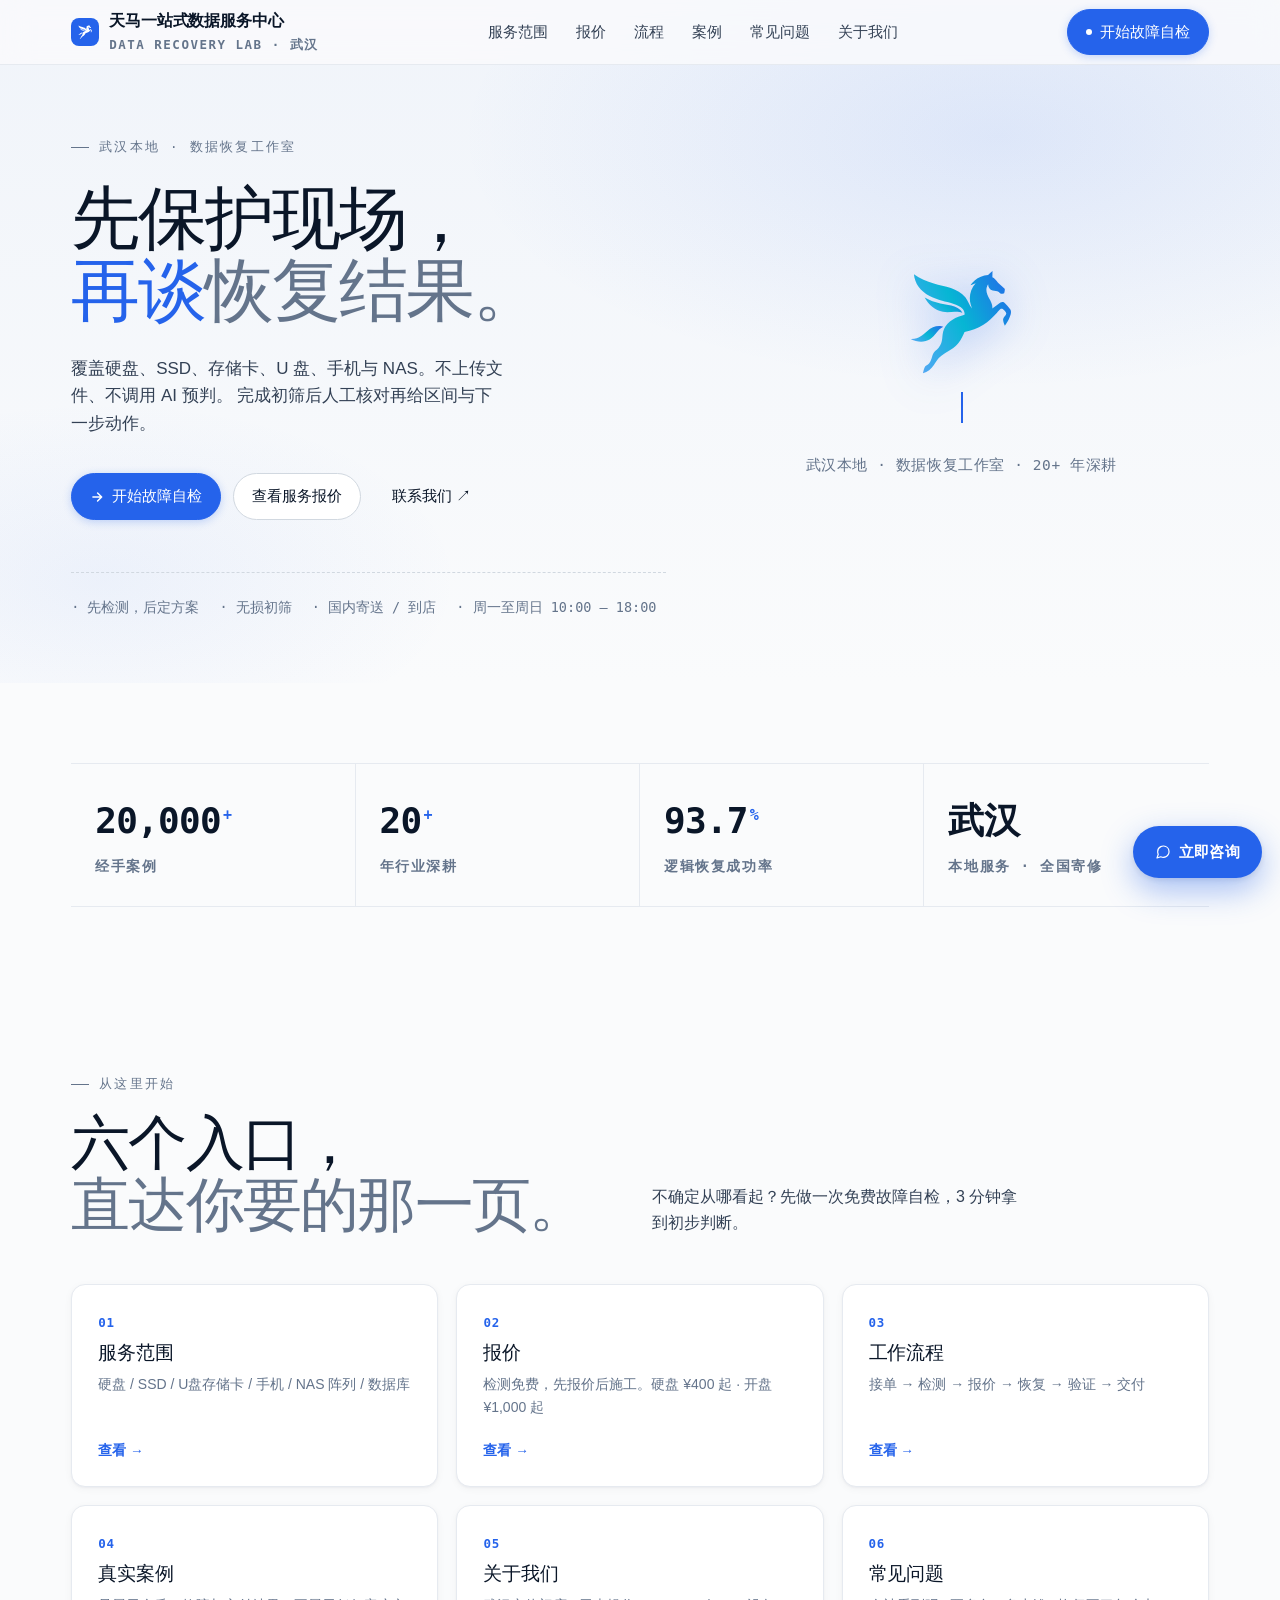
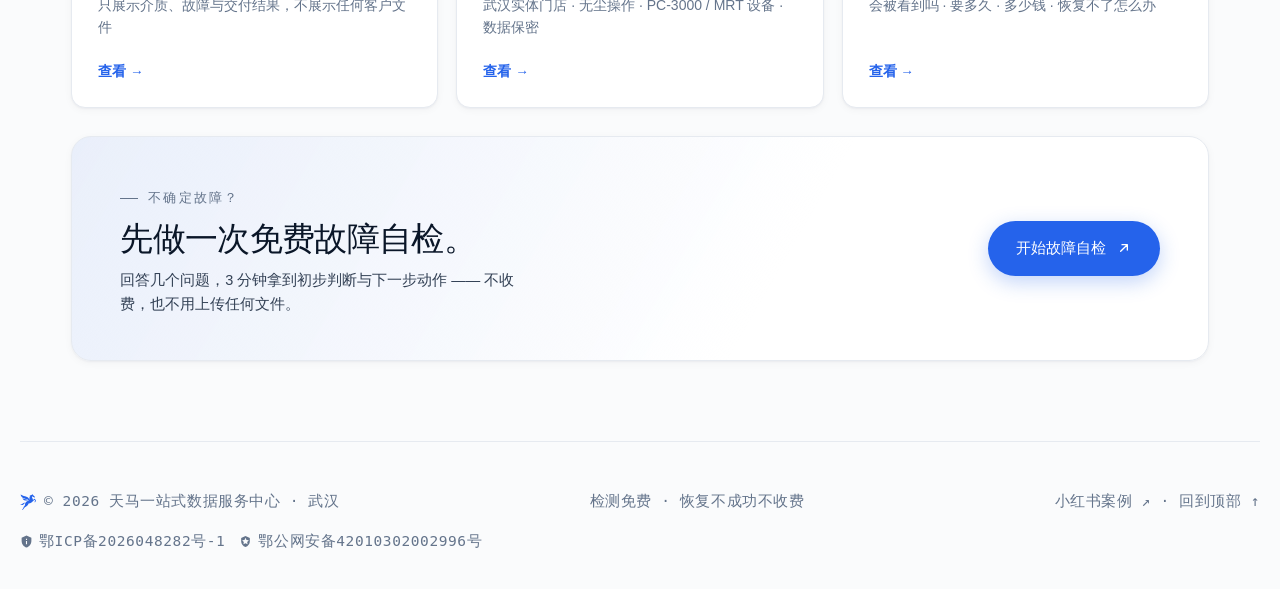
==== commit bde34b93: "feat: 新增「关于我们」页（P3）+ 修复两个真实 bug 关于我们页（about.html）： - 实体门店 + 硬件实力（PC-3000 Portable/接口卡、MRT、NVMe 设备、无尘" ====
--- a/index.html
+++ b/index.html
@@ -157,7 +157,7 @@
       </div>
     </div>
 
-    <div class="hub-grid" data-stagger>
+    <div class="hub-grid" data-stagger data-reveal>
       <a class="hub-card" href="services.html">
         <span class="hub-no">01</span>
         <h3>服务范围</h3>
--- a/assets/style.css
+++ b/assets/style.css
@@ -550,3 +550,45 @@
   .hub-grid{grid-template-columns:1fr;gap:14px;margin-top:32px}
   .hub-card{padding:24px 22px}
 }
+
+/* ===== 关于我们：图文两栏 ===== */
+.lead-2col{display:grid;grid-template-columns:1.05fr .95fr;gap:clamp(24px,4vw,56px);align-items:center}
+.lead-2col.rev{grid-template-columns:.95fr 1.05fr}
+.lead-2col img{display:block;width:100%;border-radius:var(--radius);border:1px solid var(--line);box-shadow:var(--shadow-md)}
+@media (max-width:880px){
+  .lead-2col,.lead-2col.rev{grid-template-columns:1fr;gap:26px}
+  .lead-2col.rev > img{order:-1}
+}
+
+/* ===== 关于我们：实拍图网格 ===== */
+.photo-grid{display:grid;gap:16px;margin-top:36px}
+.photo-grid.cols-2{grid-template-columns:repeat(2,1fr)}
+.photo-grid.cols-3{grid-template-columns:repeat(3,1fr)}
+.photo-grid.cols-4{grid-template-columns:repeat(4,1fr)}
+.photo-card{margin:0;border:1px solid var(--line);border-radius:var(--radius);overflow:hidden;background:var(--bg-2);box-shadow:var(--shadow-sm);transition:transform .3s var(--ease),box-shadow .3s var(--ease)}
+.photo-card:hover{transform:translateY(-2px);box-shadow:var(--shadow-md)}
+/* ⚠️ height:auto 不可省略：<img> 上的 width/height 属性会作为「表现属性」生效，
+   不重置 height 的话它会压过 aspect-ratio，图片会按原始像素高度撑开（踩过这个坑） */
+.photo-card img{display:block;width:100%;height:auto;aspect-ratio:4/3;object-fit:cover;background:var(--bg)}
+.photo-card.tall img{aspect-ratio:3/4}
+.photo-card.square img{aspect-ratio:1/1}
+.photo-card.wide img{aspect-ratio:16/10}
+.photo-card figcaption{padding:14px 16px 16px;font-size:13.5px;line-height:1.55;color:var(--ink-3)}
+.photo-card figcaption b{display:block;font-size:14.5px;font-weight:600;color:var(--ink);margin-bottom:4px}
+@media (max-width:880px){.photo-grid.cols-3,.photo-grid.cols-4{grid-template-columns:repeat(2,1fr)}}
+@media (max-width:560px){.photo-grid{grid-template-columns:1fr !important;gap:14px}}
+
+/* ===== 关于我们：数据安全承诺 ===== */
+.pledge{display:grid;grid-template-columns:repeat(2,1fr);gap:14px;margin-top:34px}
+.pledge-item{display:flex;gap:14px;border:1px solid var(--line);border-radius:var(--radius-sm);background:var(--bg-2);padding:22px;box-shadow:var(--shadow-sm)}
+.pi-ic{flex:0 0 auto;width:36px;height:36px;border-radius:10px;background:var(--good-soft);color:var(--good);display:flex;align-items:center;justify-content:center}
+.pledge-item h4{margin:0 0 6px;font-size:15.5px;font-weight:600;color:var(--ink)}
+.pledge-item p{margin:0;font-size:14px;color:var(--ink-3);line-height:1.62}
+@media (max-width:760px){.pledge{grid-template-columns:1fr}}
+
+/* ===== 关于我们：小红书卡片 ===== */
+.xhs-card{display:flex;align-items:center;justify-content:space-between;gap:28px;flex-wrap:wrap;border:1px solid var(--line);border-radius:var(--radius);background:linear-gradient(120deg,var(--accent-soft),#fff 62%);padding:30px 34px;box-shadow:var(--shadow-sm);margin-top:32px}
+.xhs-stats{display:flex;gap:32px;flex-wrap:wrap;margin-top:14px}
+.xhs-stat b{display:block;font-family:var(--tnum);font-size:22px;font-weight:600;color:var(--ink);line-height:1.2}
+.xhs-stat span{font-size:13px;color:var(--ink-3)}
+@media (max-width:640px){.xhs-card{padding:24px 22px;gap:18px}.xhs-stats{gap:22px}}
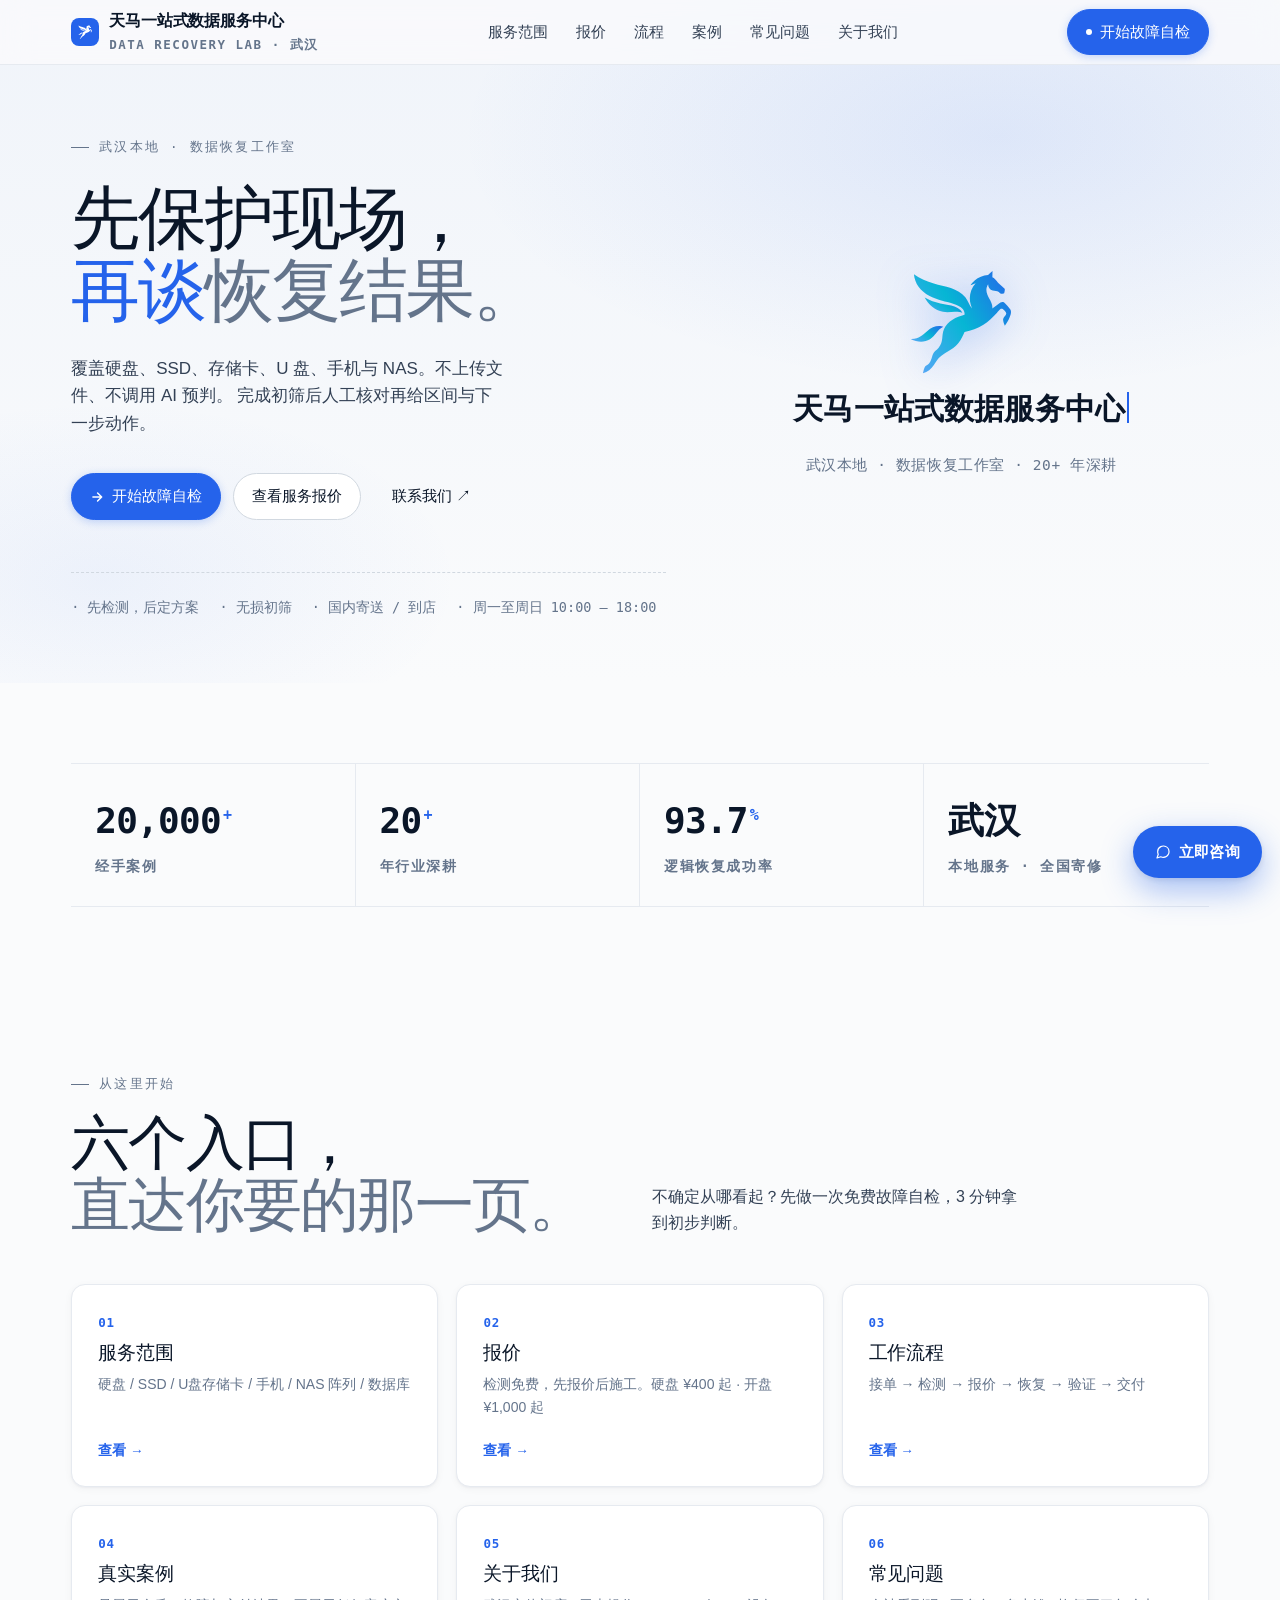
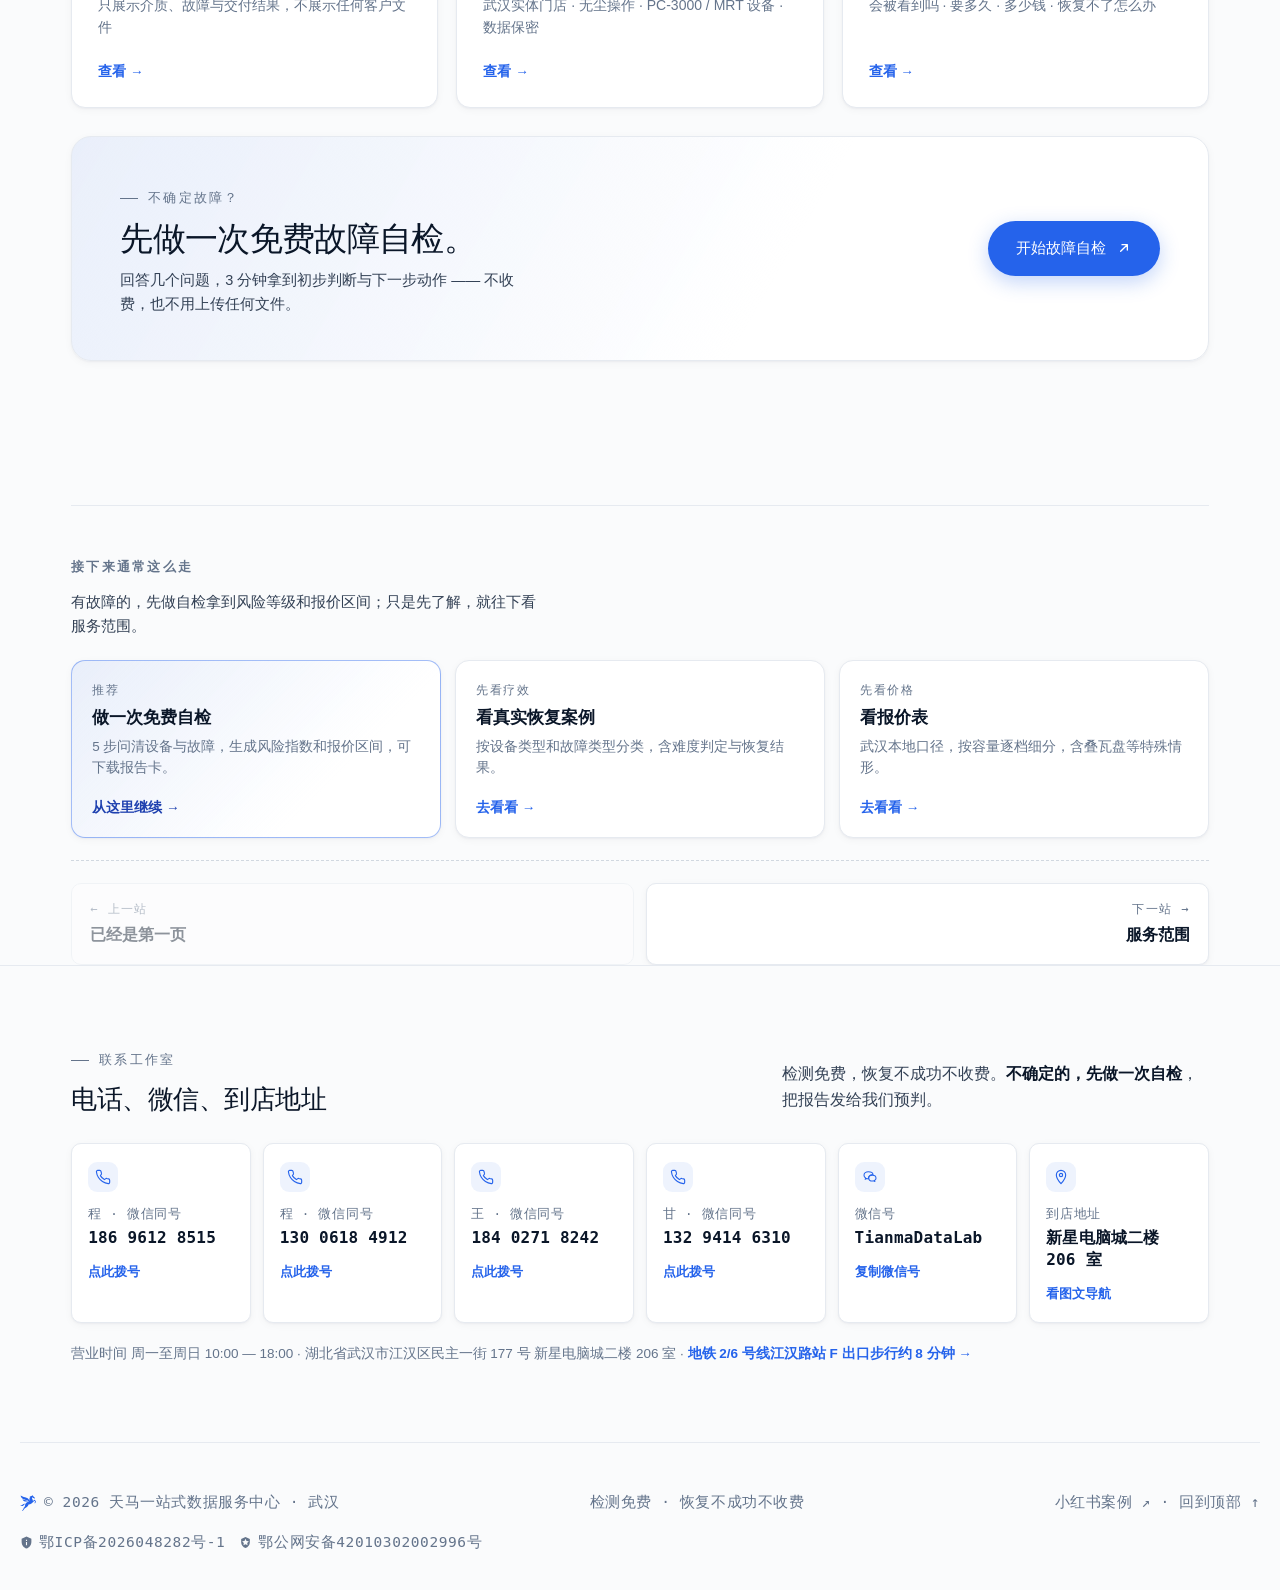
==== commit 0452894b: "fix: 修复拆页遗留的死链与自检模块崩溃 + 新增到店导航页与全站动线 ## 修复的真实 bug  1. **拆页后残留死锚点（点不动）**    index.html 的 #check/#pric" ====
--- a/index.html
+++ b/index.html
@@ -49,7 +49,7 @@
 </script>
 <link rel="stylesheet" href="assets/style.css" />
 </head>
-<body>
+<body data-page="home">
 
 <!-- NAV:START -->
 <nav class="nav">
@@ -83,11 +83,13 @@
 
 <div class="mobile-menu" id="mobileMenu">
   <a href="services.html">服务范围</a>
-  <a href="pricing.html">服务</a>
+  <a href="pricing.html">报价</a>
   <a href="process.html">流程</a>
   <a href="cases.html">案例</a>
   <a href="faq.html">常见问题</a>
+  <a href="about.html">关于我们</a>
   <a href="contact.html">联系我们</a>
+  <a href="visit.html">到店怎么走</a>
   <a href="check.html" class="mm-cta">开始故障自检 →</a>
 </div>
 <!-- NAV:END -->
@@ -106,12 +108,12 @@
           完成初筛后人工核对再给区间与下一步动作。
         </p>
         <div class="hero-actions" data-reveal data-reveal-delay="3">
-          <a class="cta primary" href="#check">
+          <a class="cta primary" href="check.html">
             <svg width="14" height="14" viewBox="0 0 24 24" fill="none"><path d="M5 12h14M13 5l7 7-7 7" stroke="currentColor" stroke-width="2.5" stroke-linecap="round" stroke-linejoin="round"/></svg>
             开始故障自检
           </a>
-          <a class="cta" href="#pricing">查看服务报价</a>
-          <a class="cta ghost" href="#contact">联系我们 ↗</a>
+          <a class="cta" href="pricing.html">查看服务报价</a>
+          <a class="cta ghost" href="contact.html">联系我们 ↗</a>
         </div>
         <div class="hero-meta" data-reveal data-reveal-delay="4">
           <span>· 先检测，后定方案</span>
@@ -210,6 +212,86 @@
   </div>
 </section>
 
+<!-- NEXT-START -->
+<div class="wrap"><div class="next-steps" id="nextSteps" data-reveal></div></div>
+<!-- NEXT-END -->
+
+<!-- CONTACT:START -->
+<!--
+  公共联系方式条（单一来源）
+  改电话 / 微信号只改本文件，然后跑 `node tools/sync-chrome.mjs` 同步到全站。
+  contact.html 与 visit.html 不注入本区块（自带更完整版本）。
+
+  可点击性是硬要求：
+  - 电话用 <a href="tel:+86…">  → 手机点一下直接拨号（href 里不能有空格）
+  - 微信号用 <button data-copy> → 复制到剪贴板（桌面端 weixin:// 不生效，复制最稳）
+  - 地址指向 visit.html 图文导航
+-->
+<section class="cstrip" aria-label="联系方式">
+  <div class="wrap">
+    <div class="cstrip-top">
+      <div>
+        <span class="eyebrow">联系工作室</span>
+        <h3>电话、微信、到店地址</h3>
+      </div>
+      <p class="cstrip-lead">
+        检测免费，恢复不成功不收费。<b>不确定的，先做一次自检</b>，把报告发给我们预判。
+      </p>
+    </div>
+
+    <div class="cs-grid">
+      <a class="cs-card" href="tel:+8618696128515">
+        <span class="cs-ic" aria-hidden="true"><svg viewBox="0 0 24 24" fill="none"><path d="M22 16.92v3a2 2 0 0 1-2.18 2 19.79 19.79 0 0 1-8.63-3.07 19.5 19.5 0 0 1-6-6 19.79 19.79 0 0 1-3.07-8.67A2 2 0 0 1 4.11 2h3a2 2 0 0 1 2 1.72c.12.86.31 1.7.57 2.5a2 2 0 0 1-.45 2.11L8.09 9.91a16 16 0 0 0 6 6l1.58-1.14a2 2 0 0 1 2.11-.45c.8.26 1.64.45 2.5.57A2 2 0 0 1 22 16.92z" stroke="currentColor" stroke-width="1.7" stroke-linecap="round" stroke-linejoin="round"/></svg></span>
+        <span class="cs-k">程 · 微信同号</span>
+        <b class="cs-v">186 9612 8515</b>
+        <span class="cs-go">点此拨号</span>
+      </a>
+
+      <a class="cs-card" href="tel:+8613006184912">
+        <span class="cs-ic" aria-hidden="true"><svg viewBox="0 0 24 24" fill="none"><path d="M22 16.92v3a2 2 0 0 1-2.18 2 19.79 19.79 0 0 1-8.63-3.07 19.5 19.5 0 0 1-6-6 19.79 19.79 0 0 1-3.07-8.67A2 2 0 0 1 4.11 2h3a2 2 0 0 1 2 1.72c.12.86.31 1.7.57 2.5a2 2 0 0 1-.45 2.11L8.09 9.91a16 16 0 0 0 6 6l1.58-1.14a2 2 0 0 1 2.11-.45c.8.26 1.64.45 2.5.57A2 2 0 0 1 22 16.92z" stroke="currentColor" stroke-width="1.7" stroke-linecap="round" stroke-linejoin="round"/></svg></span>
+        <span class="cs-k">程 · 微信同号</span>
+        <b class="cs-v">130 0618 4912</b>
+        <span class="cs-go">点此拨号</span>
+      </a>
+
+      <a class="cs-card" href="tel:+8618402718242">
+        <span class="cs-ic" aria-hidden="true"><svg viewBox="0 0 24 24" fill="none"><path d="M22 16.92v3a2 2 0 0 1-2.18 2 19.79 19.79 0 0 1-8.63-3.07 19.5 19.5 0 0 1-6-6 19.79 19.79 0 0 1-3.07-8.67A2 2 0 0 1 4.11 2h3a2 2 0 0 1 2 1.72c.12.86.31 1.7.57 2.5a2 2 0 0 1-.45 2.11L8.09 9.91a16 16 0 0 0 6 6l1.58-1.14a2 2 0 0 1 2.11-.45c.8.26 1.64.45 2.5.57A2 2 0 0 1 22 16.92z" stroke="currentColor" stroke-width="1.7" stroke-linecap="round" stroke-linejoin="round"/></svg></span>
+        <span class="cs-k">王 · 微信同号</span>
+        <b class="cs-v">184 0271 8242</b>
+        <span class="cs-go">点此拨号</span>
+      </a>
+
+      <a class="cs-card" href="tel:+8613294146310">
+        <span class="cs-ic" aria-hidden="true"><svg viewBox="0 0 24 24" fill="none"><path d="M22 16.92v3a2 2 0 0 1-2.18 2 19.79 19.79 0 0 1-8.63-3.07 19.5 19.5 0 0 1-6-6 19.79 19.79 0 0 1-3.07-8.67A2 2 0 0 1 4.11 2h3a2 2 0 0 1 2 1.72c.12.86.31 1.7.57 2.5a2 2 0 0 1-.45 2.11L8.09 9.91a16 16 0 0 0 6 6l1.58-1.14a2 2 0 0 1 2.11-.45c.8.26 1.64.45 2.5.57A2 2 0 0 1 22 16.92z" stroke="currentColor" stroke-width="1.7" stroke-linecap="round" stroke-linejoin="round"/></svg></span>
+        <span class="cs-k">甘 · 微信同号</span>
+        <b class="cs-v">132 9414 6310</b>
+        <span class="cs-go">点此拨号</span>
+      </a>
+
+      <button class="cs-card js-copy" type="button" data-copy="TianmaDataLab" title="复制微信号 TianmaDataLab" aria-label="复制微信号 TianmaDataLab">
+        <span class="cs-ic" aria-hidden="true"><svg viewBox="0 0 24 24" fill="none"><path d="M9.5 4C5.9 4 3 6.4 3 9.4c0 1.7.9 3.2 2.4 4.2l-.6 1.9 2.2-1.1c.7.2 1.5.3 2.3.3h.4a5 5 0 0 1-.1-1c0-3 2.9-5.4 6.5-5.4h.5C16.2 5.8 13.2 4 9.5 4Z" stroke="currentColor" stroke-width="1.6" stroke-linejoin="round"/><path d="M21 13.7c0-2.4-2.4-4.4-5.4-4.4s-5.4 2-5.4 4.4 2.4 4.4 5.4 4.4c.7 0 1.3-.1 1.9-.3l1.8.9-.5-1.6c1.4-.8 2.2-2 2.2-3.4Z" stroke="currentColor" stroke-width="1.6" stroke-linejoin="round"/></svg></span>
+        <span class="cs-k">微信号</span>
+        <b class="cs-v">TianmaDataLab</b>
+        <span class="cs-go">复制微信号</span>
+        <span class="copy-tip">已复制</span>
+      </button>
+
+      <a class="cs-card" href="visit.html">
+        <span class="cs-ic" aria-hidden="true"><svg viewBox="0 0 24 24" fill="none"><path d="M12 22s7-7.58 7-13a7 7 0 0 0-14 0c0 5.42 7 13 7 13z" stroke="currentColor" stroke-width="1.7" stroke-linejoin="round"/><circle cx="12" cy="9" r="2.5" stroke="currentColor" stroke-width="1.7"/></svg></span>
+        <span class="cs-k">到店地址</span>
+        <b class="cs-v">新星电脑城二楼 206 室</b>
+        <span class="cs-go">看图文导航</span>
+      </a>
+    </div>
+
+    <p class="cstrip-foot">
+      营业时间 周一至周日 10:00 — 18:00 · 湖北省武汉市江汉区民主一街 177 号 新星电脑城二楼 206 室 ·
+      <a href="visit.html">地铁 2/6 号线江汉路站 F 出口步行约 8 分钟 →</a>
+    </p>
+  </div>
+</section>
+<!-- CONTACT:END -->
+
 <!-- FOOTER:START -->
 <footer class="wrap foot">
   <span style="display:inline-flex;align-items:center;gap:8px"><svg viewBox="0 0 613.51 626.88" fill="currentColor" style="width:16px;height:16px;color:var(--accent)" aria-hidden="true"><path d="M473.36,81.74l-5.1,8.04c-1.84,4.71-3.77,9.52-4.65,14.54-8.65,49.39,40.37,77.26,35.35,125.97l49.79-37.27c7.5-3.91,15.35-4.25,22.93-.27,6.07,3.18,33.94,36.1,38.03,43,7.73,13.05,2.04,30.6-2.7,43.95-7.04,19.82-18.42,40.04-31.28,56.49-4.97-11.84-11.63-27.78-10.66-40.86,1.13-15.22,22.12-22.2,18.86-38.08-1.12-5.45-16.15-20.89-21.04-23.73-4.31-2.5-9.56-2.56-13.95-.52-5.17,2.41-16.45,17.72-21.19,22.88-25.26,27.5-51.98,53.94-83.59,74.2-35.21,22.58-74.5,37.02-115.79,44.14-9.41,23.38-20.35,46.48-35.97,66.38-28.06,35.71-59.07,47.8-95.19,71.84-31.99,21.3-36.25,34.07-56.9,63.93-16.29,23.55-38.28,44.15-67.1,50.52,4.17-12.1,5.71-28.09,12.5-39.03,4.41-7.1,12.11-8.44,18.41-13.58,19.98-16.29,22.16-43.04,31.1-64.85,6.14-14.96,22.67-24.23,33.22-36.44,33.64-38.92,16.31-74.47,34.24-116.45,21.59-50.56,75.57-74.51,125.55-88.02,2.48-11.71-3.33-25.75-10.86-34.69-25.45-30.22-88.79-39.98-126-50.98-54.35-16.06-111.07-38.18-145.03-85.97-15.92-22.4-26.23-49.49-28.56-76.99,36.9,26.43,78.9,43.58,122.25,56.5,65.64,19.57,149.04,27.46,193.3,85.32,16.32,21.34,22.95,47.69,40.9,67.84l-7.82-23.45c-13.66-45.74-1.62-95.71,30.21-130.77l-30.21,12.78c-.48.15-.49-.59-.34-1.05,1.88-5.73,19.29-23.47,24.49-28.11,22.86-20.37,51.73-31.96,82.31-34.26,8.54-8.82,16.68-18.11,27.18-24.71l-.72,39.09c5.55,3.68,11.62,6.64,16.72,11,7.97,6.83,11.84,15.74,19.52,23.13,11.96,11.5,25.84,21.67,37.64,33.43,1.46,2.47,2.65,4.44,2.59,7.42-.07,3.53-2.68,20.28-4.37,22.69-1.92,2.73-17.13,2.95-20.6,2.22-4.63-.97-8.04-6.62-11.81-9.51-13.38-10.27-23.37-7.17-37.91-10.42-17.46-3.91-27.99-19.78-27.72-37.32Z"/><path d="M314.86,257.29c-14.15-6.46-29.71-7.76-45.12-7.1-26.06,1.12-47.56,5.67-74.15.22-47.52-9.74-89.62-46.05-111.72-88.35,10.39,4.97,20.31,10.95,30.79,15.76,46.02,21.07,84.61,22.92,131.98,34.34,26.35,6.35,56.63,18.86,68.22,45.14Z"/><path d="M198.3,342.58c-35.92,16.19-48.79,56.05-81.8,76.36-35.56,21.88-80.23,17.55-116.5-.3-.06-1.05,2.54-1.25,3.28-1.33,50.7-5.76,60.6-19.95,97.31-49.82,25.22-20.52,52.44-32.87,85.88-28.35,3.6.49,9.16,1.12,11.83,3.44Z"/></svg>© 2026 天马一站式数据服务中心 · 武汉</span>
--- a/assets/style.css
+++ b/assets/style.css
@@ -592,3 +592,135 @@
 .xhs-stat b{display:block;font-family:var(--tnum);font-size:22px;font-weight:600;color:var(--ink);line-height:1.2}
 .xhs-stat span{font-size:13px;color:var(--ink-3)}
 @media (max-width:640px){.xhs-card{padding:24px 22px;gap:18px}.xhs-stats{gap:22px}}
+
+/* ============================================================
+   ① 公共联系方式条  chrome/contact-strip.html（全站注入，单一来源）
+   改样式改这里；改电话/微信号改 chrome/contact-strip.html 后跑 sync-chrome.mjs
+   ============================================================ */
+.cstrip{padding:clamp(52px,6vw,86px) 0;border-top:1px solid var(--line);background:var(--bg)}
+.cstrip-top{display:flex;justify-content:space-between;align-items:flex-end;gap:32px;flex-wrap:wrap;margin-bottom:30px}
+.cstrip-top h3{margin-top:16px}
+.cstrip-lead{max-width:48ch;color:var(--ink-2)}
+.cstrip-lead b{color:var(--ink);font-weight:600}
+.cs-grid{display:grid;grid-template-columns:repeat(6,minmax(0,1fr));gap:12px}
+.cs-card{position:relative;display:flex;flex-direction:column;align-items:flex-start;gap:3px;text-align:left;padding:18px 16px;border:1px solid var(--line);border-radius:var(--radius-sm);background:var(--bg-2);box-shadow:var(--shadow-sm);font-family:inherit;transition:border-color .2s var(--ease),transform .2s var(--ease),box-shadow .2s var(--ease)}
+.cs-card:hover{border-color:var(--accent);transform:translateY(-2px);box-shadow:var(--shadow-md)}
+.cs-ic{width:30px;height:30px;border-radius:9px;background:var(--accent-soft);color:var(--accent);display:grid;place-items:center;margin-bottom:9px}
+.cs-ic svg{width:16px;height:16px}
+.cs-k{font-size:12.5px;color:var(--ink-3);font-family:var(--tnum);letter-spacing:.06em}
+.cs-v{font-size:16px;font-weight:600;color:var(--ink);font-family:var(--tnum);letter-spacing:.2px;font-variant-numeric:tabular-nums;line-height:1.35}
+.cs-go{margin-top:9px;font-size:13px;color:var(--accent);font-weight:600}
+.cs-card .copy-tip{position:absolute;top:14px;right:14px;margin:0}
+.cstrip-foot{margin-top:20px;font-size:13.5px;color:var(--ink-3);line-height:1.7}
+.cstrip-foot a{color:var(--accent);font-weight:600}
+@media (max-width:1080px){.cs-grid{grid-template-columns:repeat(3,minmax(0,1fr))}}
+@media (max-width:620px){
+  .cs-grid{grid-template-columns:repeat(2,minmax(0,1fr))}
+  .cstrip-top{align-items:flex-start}
+  .cs-card{padding:15px 13px}
+  .cs-v{font-size:15px}
+}
+
+/* ============================================================
+   ② 到店导航页 visit.html
+   ============================================================ */
+.visit-head{max-width:64ch}
+.visit-head p{margin-top:22px;color:var(--ink-2)}
+.visit-route{display:flex;flex-wrap:wrap;gap:8px;margin-top:26px}
+.visit-chip{font-family:var(--tnum);font-size:13px;padding:6px 13px;border-radius:999px;border:1px solid var(--line);background:var(--bg-2);color:var(--ink-2)}
+.visit-chip b{color:var(--accent)}
+.visit-timeline{margin-top:52px;display:flex;flex-direction:column;gap:22px}
+.visit-step{display:grid;grid-template-columns:minmax(0,430px) minmax(0,1fr);gap:clamp(24px,4vw,48px);align-items:center;border:1px solid var(--line);border-radius:var(--radius);background:var(--bg-2);padding:clamp(18px,2.5vw,28px);box-shadow:var(--shadow-sm)}
+.visit-step:nth-child(even){grid-template-columns:minmax(0,1fr) minmax(0,430px)}
+.visit-step:nth-child(even) .vshot{order:2}
+.visit-step:nth-child(even) .vbody{order:1}
+.vshot{display:block;width:100%;padding:0;border:0;background:none;cursor:zoom-in;border-radius:var(--radius-sm);overflow:hidden;position:relative}
+/* ⚠️ 导航照片**绝对不能用 object-fit:cover 裁切** —— 箭头和中文标注都在画面边缘，
+   裁掉就失去了导航意义。这里保持完整比例显示。 */
+.vshot img{display:block;width:100%;height:auto;object-fit:contain;border-radius:var(--radius-sm);background:var(--bg);transition:transform .35s var(--ease)}
+.vshot:hover img{transform:scale(1.025)}
+.vshot::after{content:"点击看大图";position:absolute;right:10px;bottom:10px;font-size:12.5px;color:#fff;background:rgba(10,22,40,.62);padding:4px 10px;border-radius:999px;font-family:var(--tnum);opacity:0;transition:opacity .2s var(--ease)}
+.vshot:hover::after{opacity:1}
+.vnum{display:inline-grid;place-items:center;width:38px;height:38px;border-radius:12px;background:var(--accent);color:#fff;font-family:var(--tnum);font-size:16px;font-weight:600}
+.vbody h3{font-size:clamp(20px,2.1vw,27px);margin:16px 0 10px;line-height:1.3}
+.vbody p{font-size:15px;color:var(--ink-2);line-height:1.7}
+.visit-landmark{margin-top:14px;display:inline-flex;align-items:center;gap:7px;font-size:13.5px;color:var(--ink-3);font-family:var(--tnum);border:1px dashed var(--line-2);border-radius:999px;padding:5px 12px}
+@media (max-width:900px){
+  .visit-step,.visit-step:nth-child(even){grid-template-columns:1fr;gap:18px}
+  .visit-step:nth-child(even) .vshot,.visit-step:nth-child(even) .vbody{order:0}
+}
+
+/* ============================================================
+   ③ 「下一步」动线组件（由 assets/app.js 按 data-page 渲染，全站单一来源）
+   ============================================================ */
+.next-steps{margin-top:clamp(40px,5vw,64px);border-top:1px solid var(--line);padding-top:clamp(36px,4vw,52px)}
+.next-steps h4{margin:0;font-family:var(--tnum);font-size:12.5px;letter-spacing:.18em;text-transform:uppercase;color:var(--ink-3);font-weight:600}
+.next-steps .ns-sub{margin-top:12px;font-size:15px;color:var(--ink-2);max-width:56ch}
+.ns-grid{display:grid;grid-template-columns:repeat(auto-fit,minmax(230px,1fr));gap:14px;margin-top:22px}
+.ns-card{position:relative;display:flex;flex-direction:column;gap:6px;padding:20px 20px 18px;border:1px solid var(--line);border-radius:var(--radius);background:var(--bg-2);box-shadow:var(--shadow-sm);transition:border-color .2s var(--ease),transform .2s var(--ease),box-shadow .2s var(--ease)}
+.ns-card:hover{border-color:var(--accent);transform:translateY(-2px);box-shadow:var(--shadow-md)}
+.ns-card.primary{border-color:rgba(37,99,235,.42);background:linear-gradient(135deg,var(--accent-soft),#fff 70%)}
+.ns-card .ns-k{font-family:var(--tnum);font-size:12px;letter-spacing:.14em;text-transform:uppercase;color:var(--ink-3)}
+.ns-card .ns-t{font-size:17px;font-weight:600;color:var(--ink);line-height:1.35}
+.ns-card .ns-d{font-size:13.5px;color:var(--ink-3);line-height:1.6}
+.ns-card .ns-go{margin-top:auto;padding-top:12px;font-size:13.5px;font-weight:600;color:var(--accent)}
+.ns-card.primary .ns-go{color:var(--accent-deep)}
+
+/* ============================================================
+   ④ 自检报告页布局修复
+   症状：报告完成后右侧一整块空白。
+   根因：.check-body 是 1.5fr/1fr 两列，报告被塞进左列做 2 列（每列仅 ~285px），
+        而右列 .check-side 内容只有 ~170px 高却被拉伸到整行高 → 下方全白。
+   修法：报告态让 body 变单列 + 隐藏侧栏，报告铺满整宽。
+   ============================================================ */
+.check.is-report .check-body{grid-template-columns:1fr;min-height:0}
+.check.is-report .check-side{display:none}
+.check.is-report .check-main{border-right:0;padding:0}
+.check.is-report .report{grid-template-columns:1fr 1fr;gap:clamp(28px,4vw,56px);padding:clamp(24px,3vw,40px)}
+@media (max-width:900px){
+  .check.is-report .report{grid-template-columns:1fr;gap:30px}
+}
+
+/* 报告里的联系区（补上「少了的电话与微信号」） */
+.report-contact{margin-top:18px;border:1px solid rgba(37,99,235,.28);border-left:4px solid var(--accent);border-radius:var(--radius-sm);background:#fff;padding:18px 20px;box-shadow:var(--shadow-sm)}
+.report-contact .rc-title{font-family:var(--tnum);font-size:12.5px;letter-spacing:.14em;text-transform:uppercase;color:var(--accent);font-weight:600;margin-bottom:4px}
+.report-contact .rc-lead{font-size:14px;color:var(--ink-3);margin-bottom:14px}
+.rc-grid{display:grid;grid-template-columns:repeat(2,minmax(0,1fr));gap:8px}
+@media (max-width:520px){.rc-grid{grid-template-columns:1fr}}
+.rc-item{display:flex;align-items:center;gap:10px;padding:11px 13px;border:1px solid var(--line);border-radius:10px;background:var(--bg-2);transition:border-color .2s var(--ease)}
+.rc-item:hover{border-color:var(--accent)}
+.rc-item small{display:block;font-size:12px;color:var(--ink-3);font-family:var(--tnum);letter-spacing:.06em}
+.rc-item b{display:block;font-size:15.5px;font-weight:600;color:var(--ink);font-family:var(--tnum);font-variant-numeric:tabular-nums}
+.rc-item svg{width:16px;height:16px;color:var(--accent);flex:0 0 auto}
+
+/* ============================================================
+   ⑤ 电话 / 微信号可点击（原先是死的 <b>，点不动）
+   ============================================================ */
+a.num{color:var(--ink);text-decoration:none;transition:color .2s var(--ease)}
+a.num:hover{color:var(--accent);text-decoration:underline;text-underline-offset:3px}
+.phone-line .num,.phone-line a.num{font-size:15px;font-weight:500;margin:0;font-family:var(--tnum);letter-spacing:.3px}
+.wx-line{display:flex;align-items:center;gap:8px;flex-wrap:wrap}
+.wx-line .wx-copy{font-size:12.5px;font-weight:600;color:var(--accent);border:1px solid rgba(37,99,235,.35);background:var(--accent-soft);border-radius:7px;padding:4px 10px;cursor:pointer;font-family:inherit;transition:background .2s var(--ease)}
+.wx-line .wx-copy:hover{background:rgba(37,99,235,.16)}
+/* 移动端悬浮咨询条在页脚进入视口时会自动隐藏（见 app.js 的 FAB IntersectionObserver），
+   所以这里只需要一点点额外安全距离，不要给大值——否则页脚会留出难看的空白。 */
+@media (max-width:760px){.foot{padding-bottom:56px}}
+
+/* ===== ③-补：上一站 / 下一站 翻页 ===== */
+.ns-pager{display:grid;grid-template-columns:1fr 1fr;gap:12px;margin-top:22px;padding-top:22px;border-top:1px dashed var(--line-2)}
+.ns-page{display:flex;flex-direction:column;gap:3px;padding:16px 18px;border:1px solid var(--line);border-radius:var(--radius-sm);background:var(--bg-2);transition:border-color .2s var(--ease),transform .2s var(--ease)}
+.ns-page:hover{border-color:var(--accent);transform:translateY(-2px)}
+.ns-page.next{text-align:right;align-items:flex-end}
+.ns-page small{font-family:var(--tnum);font-size:12px;letter-spacing:.12em;color:var(--ink-3);text-transform:uppercase}
+.ns-page b{font-size:16px;font-weight:600;color:var(--ink)}
+.ns-page.disabled{opacity:.45;pointer-events:none}
+@media (max-width:560px){.ns-pager{grid-template-columns:1fr}}
+
+/* ===== 到店导航大图灯箱 ===== */
+.shot-lightbox{position:fixed;inset:0;z-index:120;background:rgba(10,22,40,.92);display:none;place-items:center;padding:22px;backdrop-filter:blur(6px);-webkit-backdrop-filter:blur(6px);overflow:auto}
+.shot-lightbox.open{display:grid}
+.shot-lightbox figure{margin:0;display:flex;flex-direction:column;gap:14px;align-items:center;max-width:min(92vw,760px)}
+.shot-lightbox img{width:100%;height:auto;max-height:78vh;object-fit:contain;border-radius:14px;box-shadow:0 24px 80px rgba(0,0,0,.5);background:#000}
+.shot-lightbox figcaption{color:#E2E8F0;font-size:15px;text-align:center;line-height:1.6}
+.shot-close{position:fixed;top:20px;right:20px;color:#E2E8F0;background:rgba(255,255,255,.08);border:1px solid rgba(255,255,255,.25);padding:9px 22px;border-radius:999px;font-size:14.5px;cursor:pointer;font-family:inherit}
+.shot-close:hover{background:rgba(255,255,255,.16)}
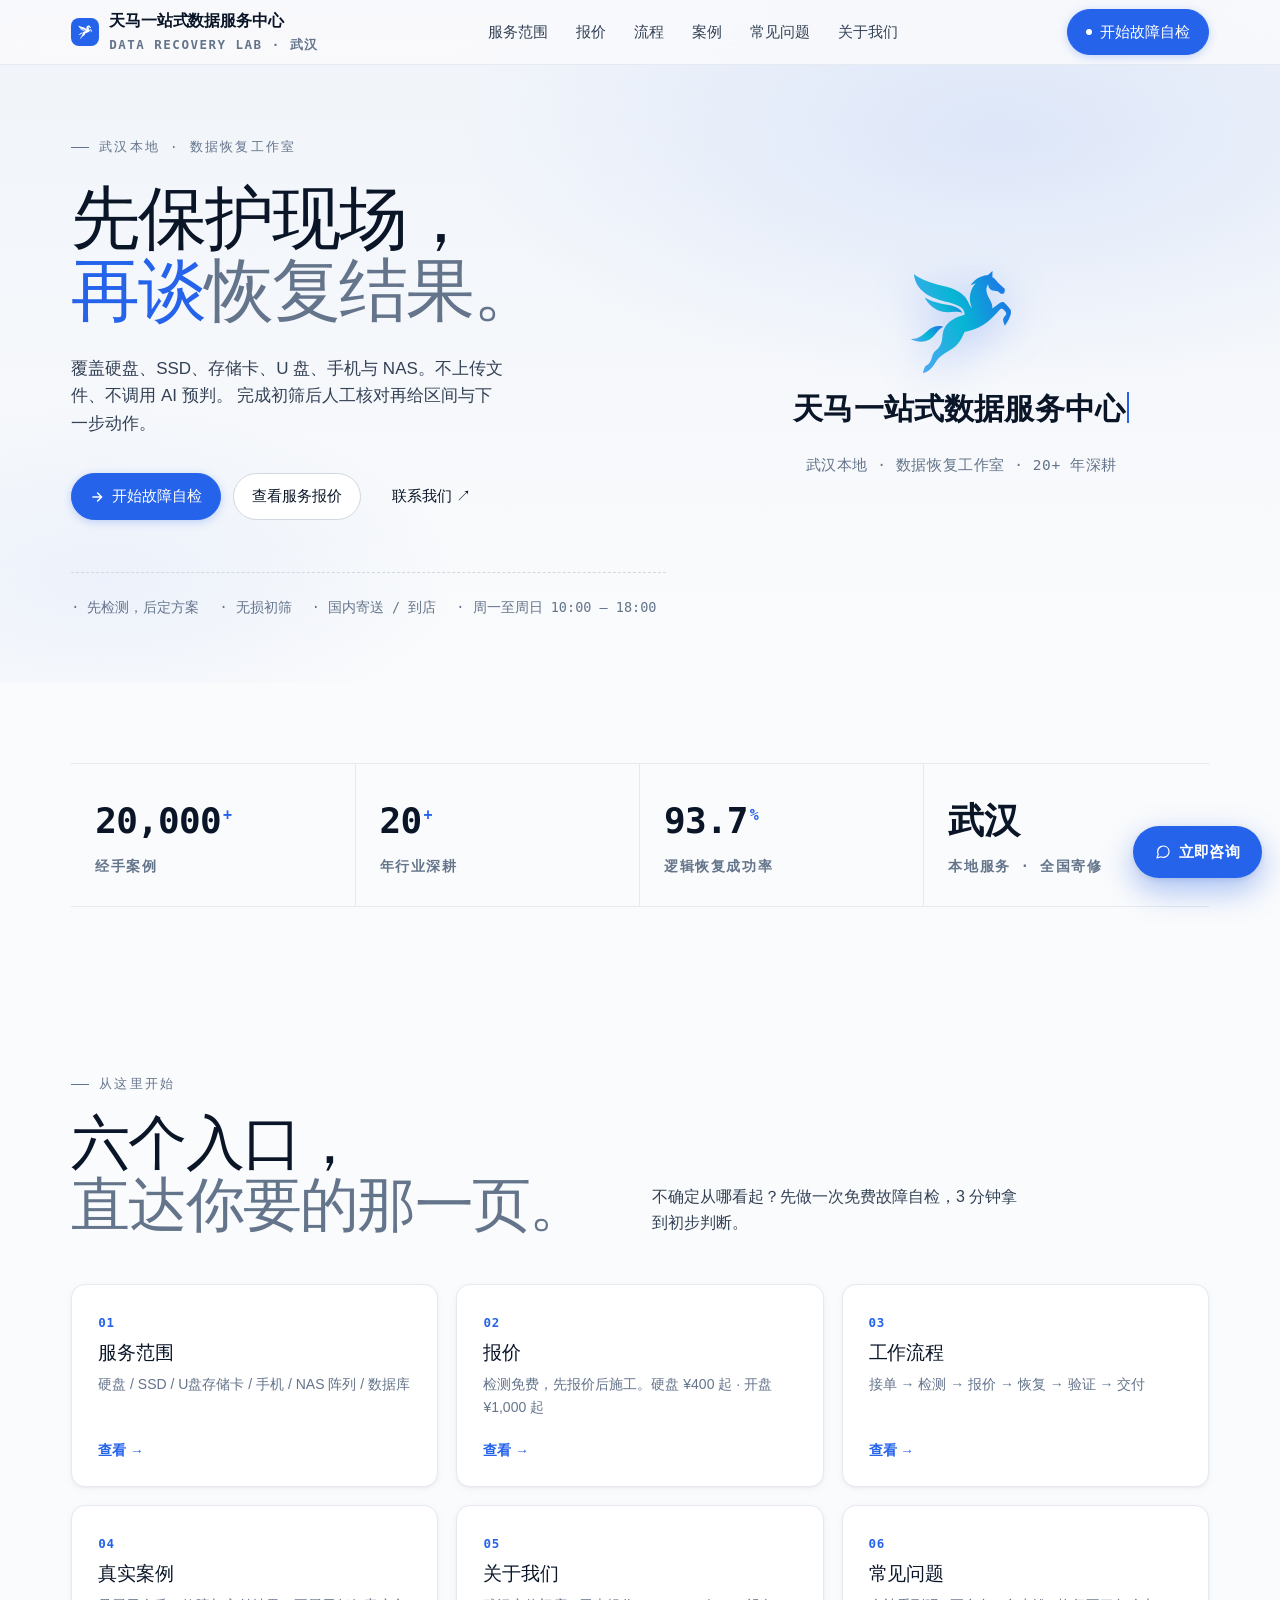
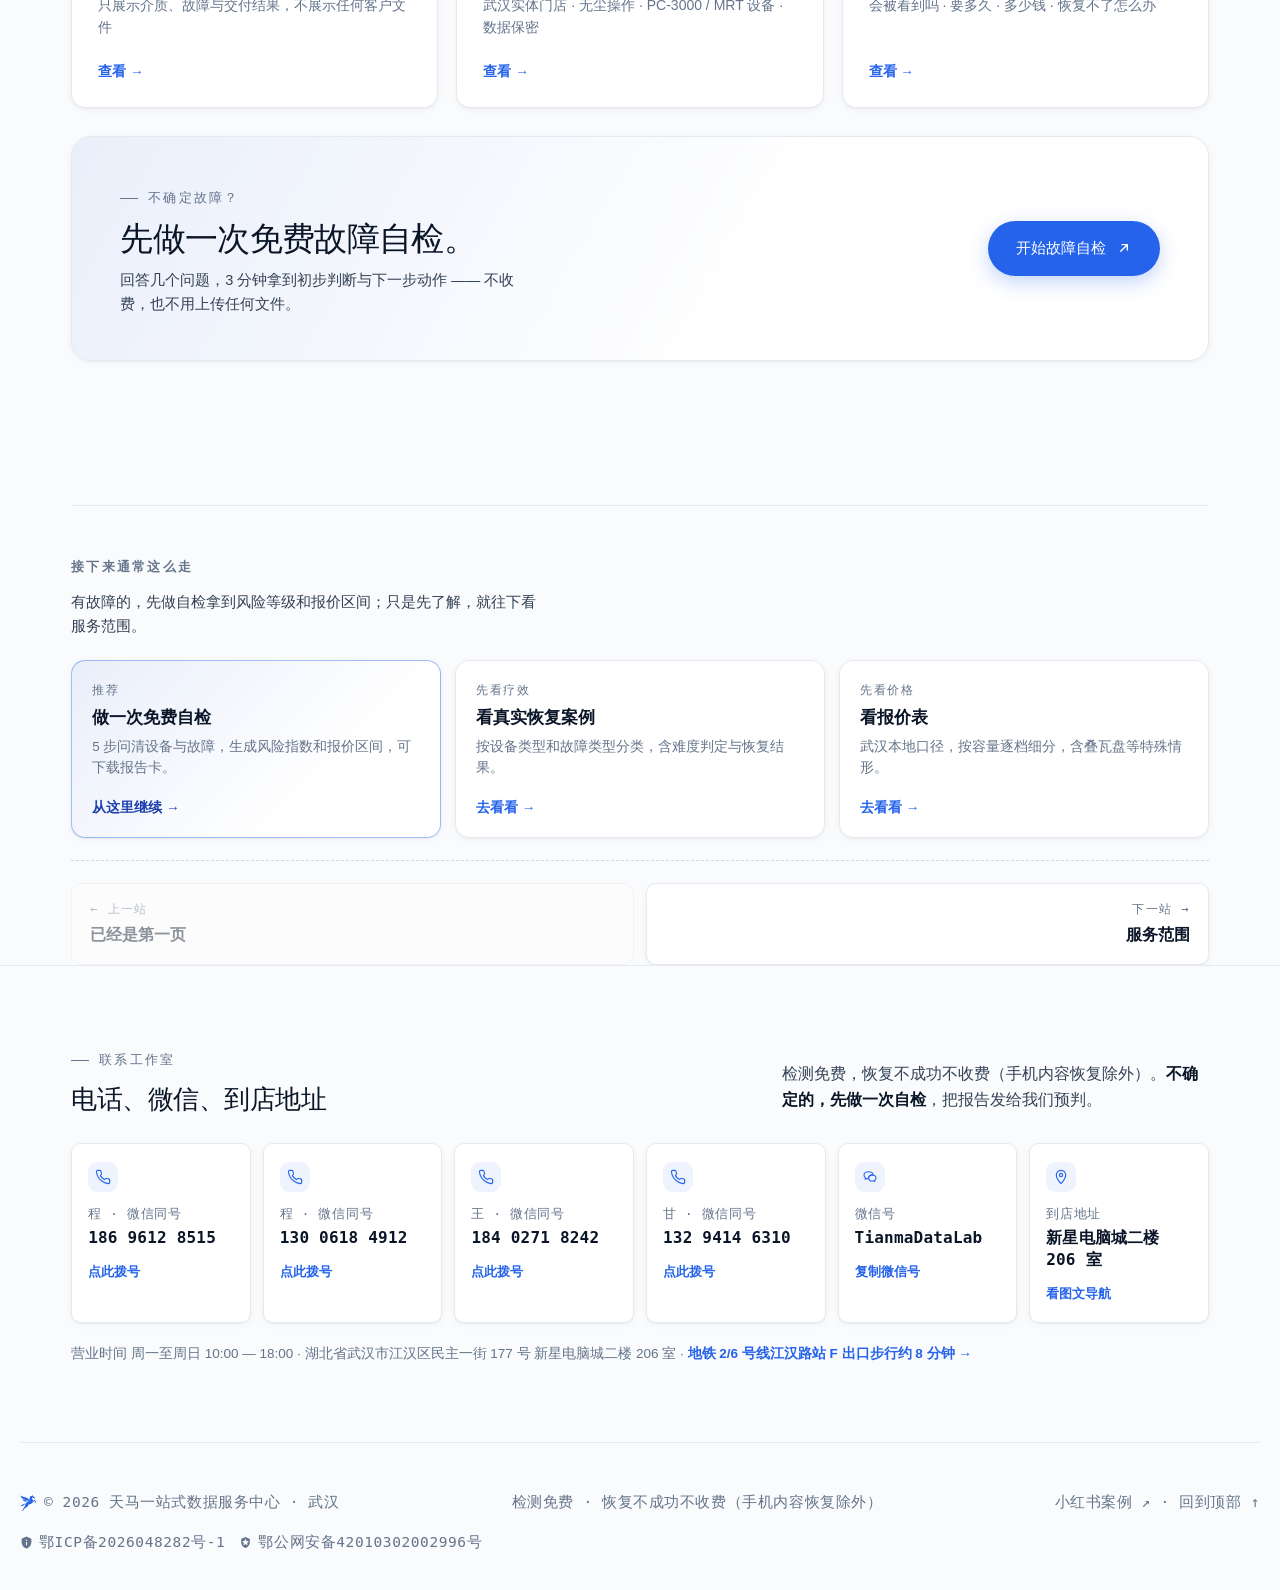
==== commit 390288bc: "fix(phone): 手机不拆机，改按设备读取口径表述辛苦费与推荐方案 - PHONE_FEE_NOTE / 报价页 4 处 / FAQ：拆机与人工成本 → 设备读取与人工成本 - RECOMMEN" ====
--- a/index.html
+++ b/index.html
@@ -235,7 +235,7 @@
         <h3>电话、微信、到店地址</h3>
       </div>
       <p class="cstrip-lead">
-        检测免费，恢复不成功不收费。<b>不确定的，先做一次自检</b>，把报告发给我们预判。
+        检测免费，恢复不成功不收费（手机内容恢复除外）。<b>不确定的，先做一次自检</b>，把报告发给我们预判。
       </p>
     </div>
 
@@ -295,7 +295,7 @@
 <!-- FOOTER:START -->
 <footer class="wrap foot">
   <span style="display:inline-flex;align-items:center;gap:8px"><svg viewBox="0 0 613.51 626.88" fill="currentColor" style="width:16px;height:16px;color:var(--accent)" aria-hidden="true"><path d="M473.36,81.74l-5.1,8.04c-1.84,4.71-3.77,9.52-4.65,14.54-8.65,49.39,40.37,77.26,35.35,125.97l49.79-37.27c7.5-3.91,15.35-4.25,22.93-.27,6.07,3.18,33.94,36.1,38.03,43,7.73,13.05,2.04,30.6-2.7,43.95-7.04,19.82-18.42,40.04-31.28,56.49-4.97-11.84-11.63-27.78-10.66-40.86,1.13-15.22,22.12-22.2,18.86-38.08-1.12-5.45-16.15-20.89-21.04-23.73-4.31-2.5-9.56-2.56-13.95-.52-5.17,2.41-16.45,17.72-21.19,22.88-25.26,27.5-51.98,53.94-83.59,74.2-35.21,22.58-74.5,37.02-115.79,44.14-9.41,23.38-20.35,46.48-35.97,66.38-28.06,35.71-59.07,47.8-95.19,71.84-31.99,21.3-36.25,34.07-56.9,63.93-16.29,23.55-38.28,44.15-67.1,50.52,4.17-12.1,5.71-28.09,12.5-39.03,4.41-7.1,12.11-8.44,18.41-13.58,19.98-16.29,22.16-43.04,31.1-64.85,6.14-14.96,22.67-24.23,33.22-36.44,33.64-38.92,16.31-74.47,34.24-116.45,21.59-50.56,75.57-74.51,125.55-88.02,2.48-11.71-3.33-25.75-10.86-34.69-25.45-30.22-88.79-39.98-126-50.98-54.35-16.06-111.07-38.18-145.03-85.97-15.92-22.4-26.23-49.49-28.56-76.99,36.9,26.43,78.9,43.58,122.25,56.5,65.64,19.57,149.04,27.46,193.3,85.32,16.32,21.34,22.95,47.69,40.9,67.84l-7.82-23.45c-13.66-45.74-1.62-95.71,30.21-130.77l-30.21,12.78c-.48.15-.49-.59-.34-1.05,1.88-5.73,19.29-23.47,24.49-28.11,22.86-20.37,51.73-31.96,82.31-34.26,8.54-8.82,16.68-18.11,27.18-24.71l-.72,39.09c5.55,3.68,11.62,6.64,16.72,11,7.97,6.83,11.84,15.74,19.52,23.13,11.96,11.5,25.84,21.67,37.64,33.43,1.46,2.47,2.65,4.44,2.59,7.42-.07,3.53-2.68,20.28-4.37,22.69-1.92,2.73-17.13,2.95-20.6,2.22-4.63-.97-8.04-6.62-11.81-9.51-13.38-10.27-23.37-7.17-37.91-10.42-17.46-3.91-27.99-19.78-27.72-37.32Z"/><path d="M314.86,257.29c-14.15-6.46-29.71-7.76-45.12-7.1-26.06,1.12-47.56,5.67-74.15.22-47.52-9.74-89.62-46.05-111.72-88.35,10.39,4.97,20.31,10.95,30.79,15.76,46.02,21.07,84.61,22.92,131.98,34.34,26.35,6.35,56.63,18.86,68.22,45.14Z"/><path d="M198.3,342.58c-35.92,16.19-48.79,56.05-81.8,76.36-35.56,21.88-80.23,17.55-116.5-.3-.06-1.05,2.54-1.25,3.28-1.33,50.7-5.76,60.6-19.95,97.31-49.82,25.22-20.52,52.44-32.87,85.88-28.35,3.6.49,9.16,1.12,11.83,3.44Z"/></svg>© 2026 天马一站式数据服务中心 · 武汉</span>
-  <span class="muted">检测免费 · 恢复不成功不收费</span>
+  <span class="muted">检测免费 · 恢复不成功不收费（手机内容恢复除外）</span>
   <span><a href="https://www.xiaohongshu.com/user/profile/6419c1c6000000000b0143d8" target="_blank" rel="noopener">小红书案例 ↗</a> · <a href="index.html">回到顶部 ↑</a></span>
   <span style="display:inline-flex;align-items:center;gap:14px;flex-wrap:wrap">
     <a href="https://beian.miit.gov.cn/" target="_blank" rel="noopener noreferrer" style="display:inline-flex;align-items:center;gap:6px">
--- a/assets/style.css
+++ b/assets/style.css
@@ -724,3 +724,53 @@
 .shot-lightbox figcaption{color:#E2E8F0;font-size:15px;text-align:center;line-height:1.6}
 .shot-close{position:fixed;top:20px;right:20px;color:#E2E8F0;background:rgba(255,255,255,.08);border:1px solid rgba(255,255,255,.25);padding:9px 22px;border-radius:999px;font-size:14.5px;cursor:pointer;font-family:inherit}
 .shot-close:hover{background:rgba(255,255,255,.16)}
+
+/* ===== ⑥ 报价页 v4：计价说明 / 叠瓦盘 / 整宽与双列表布局 ===== */
+.price-rule{margin-bottom:22px;padding:20px 22px;border:1px solid var(--line);border-radius:16px;background:var(--bg-2);box-shadow:var(--shadow-sm)}
+.price-rule h3{margin:0 0 12px;font-size:16px;font-weight:600;color:var(--ink);letter-spacing:.02em}
+.price-rule ul{margin:0;padding:0;list-style:none;display:grid;gap:9px}
+.price-rule li{position:relative;padding-left:18px;font-size:14.5px;line-height:1.65;color:var(--ink-2)}
+.price-rule li::before{content:"";position:absolute;left:2px;top:.6em;width:5px;height:5px;border-radius:50%;background:var(--accent)}
+.price-rule li b{color:var(--ink);font-weight:600}
+@media (min-width:721px){.price-rule ul{grid-template-columns:repeat(2,1fr);column-gap:26px}}
+
+.price-wide{display:grid;grid-template-columns:1fr;gap:18px;margin-bottom:18px}
+.price-2col{display:grid;grid-template-columns:repeat(2,1fr);gap:18px;margin-bottom:18px}
+@media (max-width:980px){.price-2col{grid-template-columns:1fr}}
+
+.ptable-intro{margin:0;padding:14px 20px 6px;font-size:13.5px;line-height:1.65;color:var(--ink-3)}
+.ptable-intro b{color:var(--ink-2);font-weight:600}
+.ptable td small{display:block;margin-top:3px;font-size:12.5px;font-weight:400;color:var(--ink-3);letter-spacing:.02em;line-height:1.45}
+
+/* 叠瓦盘必须显眼：客户拿 SMR 盘按普通盘报价，一次就亏掉四分之三 */
+.ptable.is-flag{border-color:var(--warn)}
+.ptable.is-flag .ptable-head{background:var(--warn-soft);border-bottom-color:var(--warn)}
+.ptable.is-flag .ptable-head h3{color:var(--warn)}
+.ptable.is-flag .ptable-head span{color:var(--warn)}
+
+/* 表脚注释现在承载完整句子，原先 .1em 字距在中文上很难读 */
+.ptable .ptable-foot{letter-spacing:.03em;line-height:1.6}
+
+/* 手机受理时的 ¥100 辛苦费：需要显眼（客户到店前就该知道），但不宜做成"警告"，
+   否则像是出问题的提示。用琥珀底 + 琥珀价，读起来是"注意这条规则"。 */
+.ptable tr.fee-row{background:var(--warn-soft)}
+.ptable tr.fee-row:hover{background:rgba(217,119,6,.14)}
+.ptable tr.fee-row td.cap{color:var(--warn)}
+.ptable tr.fee-row td.price{color:var(--warn)}
+.ptable tr.fee-row td small{color:rgba(217,119,6,.78)}
+.note-chip.warn{border-color:var(--warn);background:var(--warn-soft)}
+.note-chip.warn b{color:var(--warn)}
+
+/* 窄屏：表格列数一多就被挤扁 —— 实测 390px 下「移动硬盘」那张 4 列表
+   会把容量列压到 50px，"500G" 被拆成 "50 / 0G"，"5T 及以上" 拆成 5 行。
+   解法：收紧左右内边距 + 该表禁止在词内断行 + 该表单独降到 14.5px
+   （14px 偏小、15px 会让「5T 及以上」又换行，14.5px 实测刚好全单行且零溢出）。 */
+@media (max-width:600px){
+  .price-2col .ptable th,
+  .price-2col .ptable td,
+  .price-wide .ptable th,
+  .price-wide .ptable td{padding-left:8px;padding-right:8px}
+  #pt-move table{font-size:14.5px}
+  #pt-move td.price{font-size:14.5px}
+  #pt-move td.cap{overflow-wrap:normal;word-break:keep-all}
+}
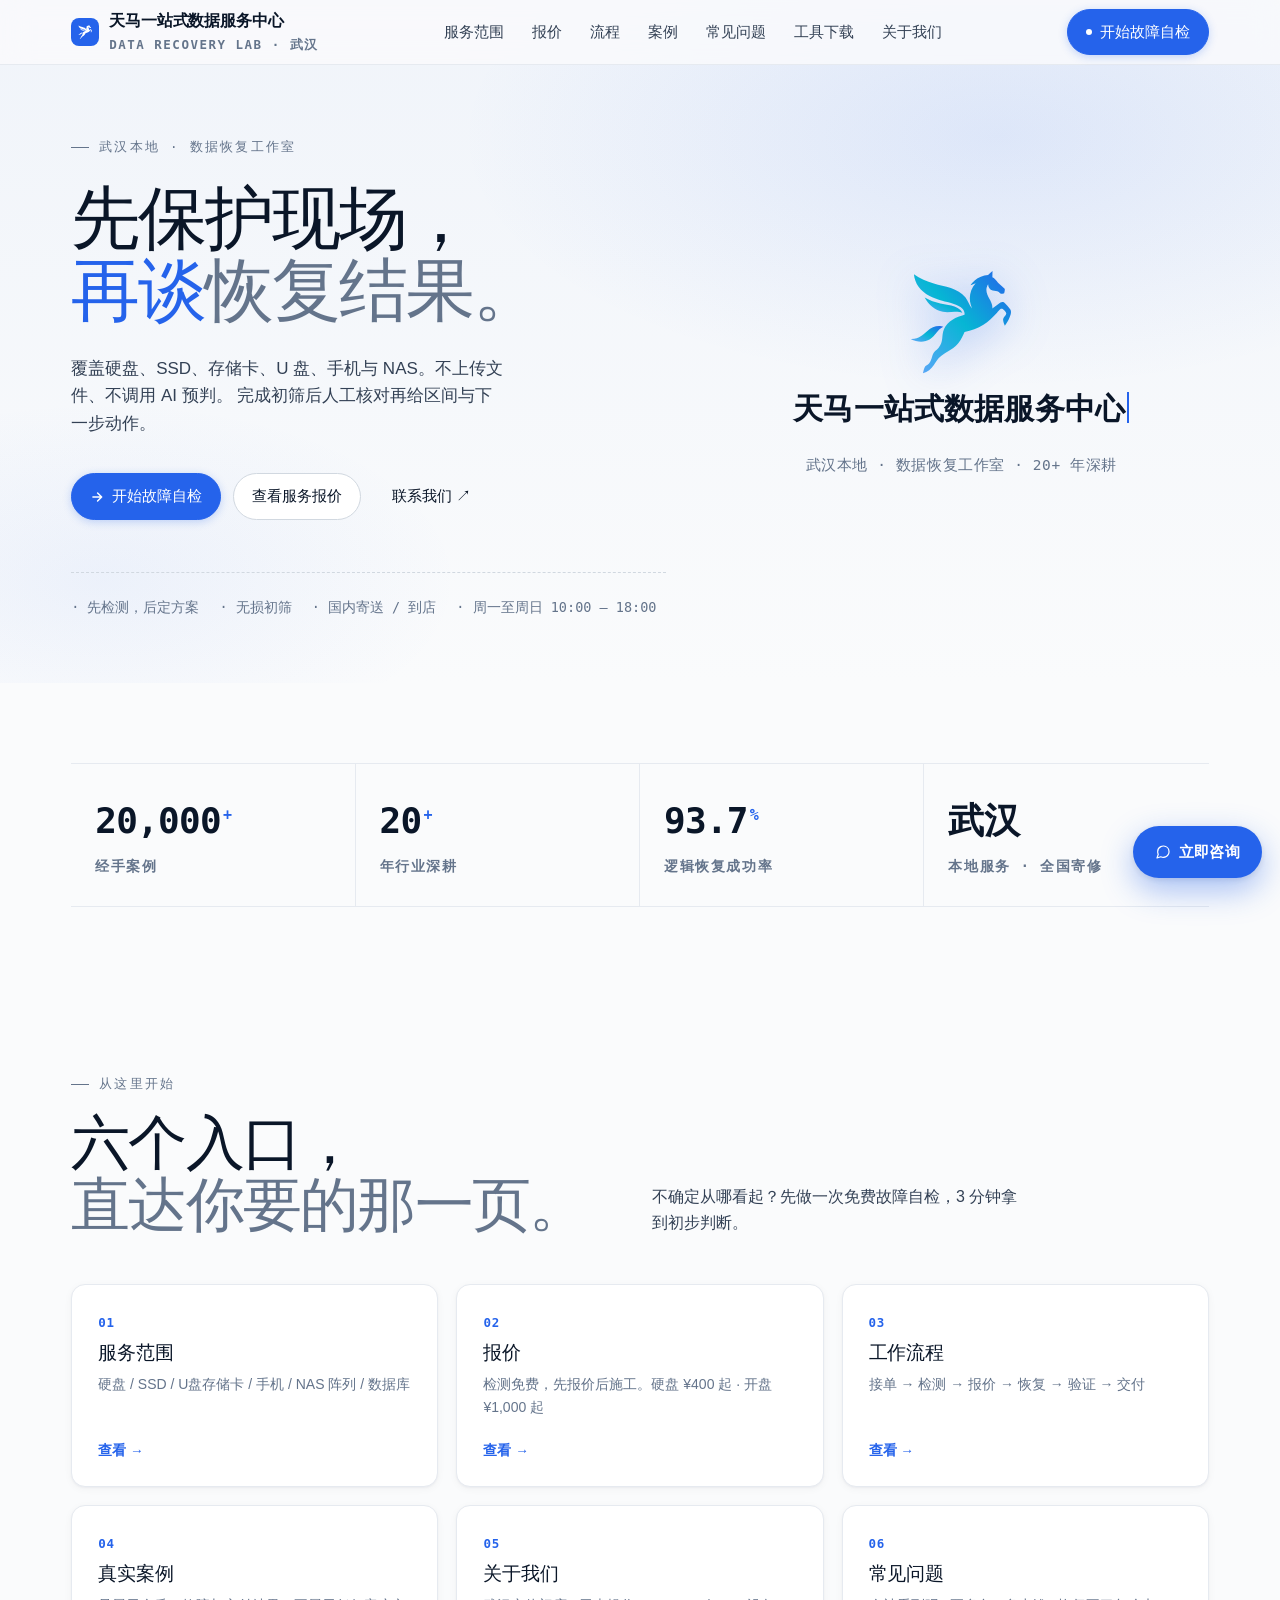
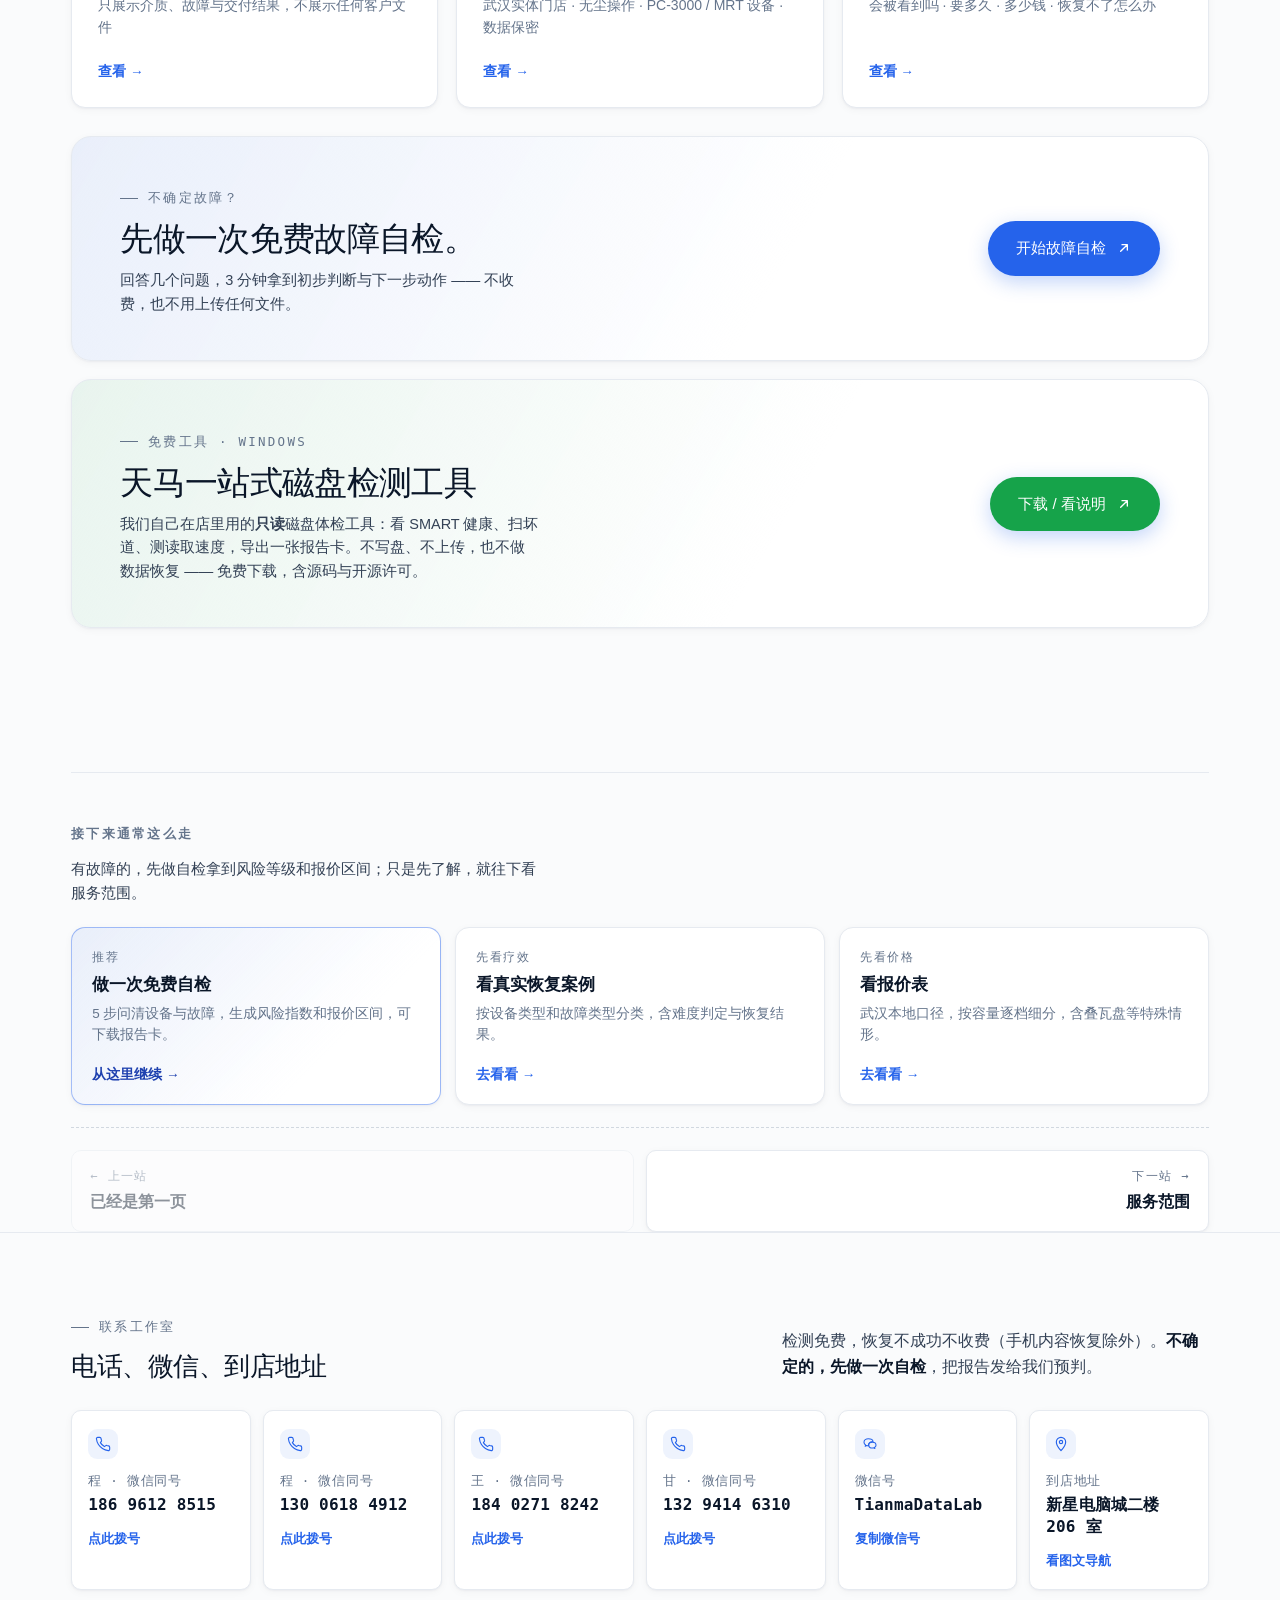
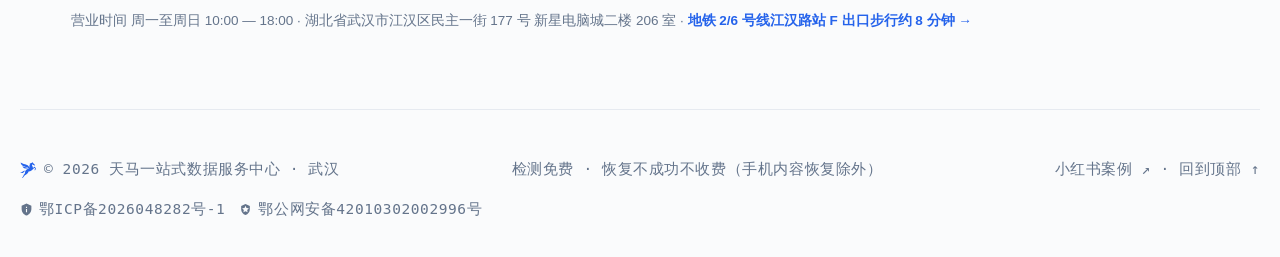
==== commit 41630134: "feat(tools): 新增工具下载中心 tools.html，上架磁盘检测工具 v1.8.11 页面： - 新建 tools.html（工具下载中心，可扩展）：工具卡片 + 规格表 + 五步用法 " ====
--- a/index.html
+++ b/index.html
@@ -69,6 +69,7 @@
       <a href="process.html">流程</a>
       <a href="cases.html">案例</a>
       <a href="faq.html">常见问题</a>
+      <a href="tools.html">工具下载</a>
       <a href="about.html">关于我们</a>
     </div>
     <a class="cta primary" href="check.html">
@@ -87,6 +88,7 @@
   <a href="process.html">流程</a>
   <a href="cases.html">案例</a>
   <a href="faq.html">常见问题</a>
+  <a href="tools.html">工具下载</a>
   <a href="about.html">关于我们</a>
   <a href="contact.html">联系我们</a>
   <a href="visit.html">到店怎么走</a>
@@ -209,6 +211,18 @@
         <svg width="16" height="16" viewBox="0 0 24 24" fill="none"><path d="M7 17L17 7M9 7h8v8" stroke="currentColor" stroke-width="2" stroke-linecap="round" stroke-linejoin="round"/></svg>
       </span>
     </a>
+
+    <a class="tools-cta" data-reveal href="tools.html" style="margin-top:18px">
+      <div class="cases-cta-text">
+        <span class="eyebrow" style="margin-bottom:14px">免费工具 · Windows</span>
+        <h3>天马一站式磁盘检测工具</h3>
+        <p>我们自己在店里用的<strong>只读</strong>磁盘体检工具：看 SMART 健康、扫坏道、测读取速度，导出一张报告卡。不写盘、不上传，也不做数据恢复 —— 免费下载，含源码与开源许可。</p>
+      </div>
+      <span class="cases-cta-btn">
+        下载 / 看说明
+        <svg width="16" height="16" viewBox="0 0 24 24" fill="none"><path d="M7 17L17 7M9 7h8v8" stroke="currentColor" stroke-width="2" stroke-linecap="round" stroke-linejoin="round"/></svg>
+      </span>
+    </a>
   </div>
 </section>
 
--- a/assets/style.css
+++ b/assets/style.css
@@ -386,6 +386,13 @@
 .quote .q-price .sep{color:rgba(255,255,255,.45);margin:0 4px;font-weight:400}
 .quote .q-note{margin-top:12px;font-size:14px;color:rgba(255,255,255,.6);line-height:1.5}
 @media (max-width:680px){.quote .q-price{font-size:24px}.quote .q-top{gap:10px;align-items:flex-start}.quote .q-service{flex:1 1 100%}}
+/* 手机「暂不受理」态：沿用深蓝报价卡等于给了一个我们做不了的服务的报价，改琥珀底警示卡 */
+.quote.is-blocked{background:var(--warn-soft);border-color:rgba(217,119,6,.35);color:var(--ink);box-shadow:none}
+.quote.is-blocked .q-service{color:rgba(217,119,6,.85)}
+.quote.is-blocked .q-service b{color:var(--ink)}
+.quote.is-blocked .q-price{color:var(--warn);font-size:26px}
+.quote.is-blocked .q-price small{color:rgba(217,119,6,.85)}
+.quote.is-blocked .q-note{color:var(--ink-2);line-height:1.6}
 
 .scenario-card{display:flex;gap:14px;align-items:flex-start;padding:14px 16px;border:1px solid var(--line);border-radius:12px;background:var(--bg-2);cursor:pointer;transition:all .2s var(--ease)}
 .scenario-card:hover{border-color:var(--ink-3);background:var(--bg)}
@@ -774,3 +781,125 @@
   #pt-move td.price{font-size:14.5px}
   #pt-move td.cap{overflow-wrap:normal;word-break:keep-all}
 }
+
+/* ============================================================
+   工具下载（tools.html + 首页推广块）
+   ------------------------------------------------------------
+   设计意图：工具是"免费拿走用"的东西，和付费服务区分开 ——
+   所以用绿色（--good）而不是站点主色蓝，避免看起来像在卖。
+   ============================================================ */
+
+/* ---------- 首页推广块（仿 .cases-cta，绿色调区分） ---------- */
+.tools-cta{display:flex;align-items:center;justify-content:space-between;gap:32px;border:1px solid var(--line);
+  border-radius:20px;background:linear-gradient(120deg,var(--good-soft),#fff 62%);padding:44px 48px;
+  box-shadow:var(--shadow-sm);transition:transform .3s var(--ease),box-shadow .3s var(--ease),border-color .3s var(--ease)}
+.tools-cta:hover{transform:translateY(-3px);box-shadow:var(--shadow-md);border-color:rgba(22,163,74,.4)}
+.tools-cta .cases-cta-text h3{color:var(--ink)}
+.tools-cta .cases-cta-btn{background:var(--good);color:#fff}
+.tools-cta .cases-cta-btn:hover{background:#15803D}
+@media (max-width:760px){.tools-cta{flex-direction:column;align-items:flex-start;gap:22px;padding:30px 26px}}
+
+/* ---------- 工具卡片 ---------- */
+.tool-list{display:flex;flex-direction:column;gap:22px}
+.tool-card{border:1px solid var(--line);border-radius:20px;background:var(--bg-2);padding:34px 36px;
+  box-shadow:var(--shadow-sm);transition:border-color .3s var(--ease),box-shadow .3s var(--ease)}
+.tool-card:hover{border-color:rgba(22,163,74,.4);box-shadow:var(--shadow-md)}
+.tool-card.is-soon{background:repeating-linear-gradient(135deg,var(--bg) 0 12px,#fff 12px 24px);border-style:dashed}
+.tool-top{display:flex;align-items:flex-start;justify-content:space-between;gap:28px;flex-wrap:wrap}
+.tool-id{display:flex;gap:18px;align-items:flex-start;min-width:0}
+.tool-ic{flex:0 0 auto;width:52px;height:52px;border-radius:14px;background:var(--good-soft);
+  border:1px solid rgba(22,163,74,.24);color:var(--good);display:grid;place-items:center}
+.tool-id h3{font-size:24px;font-weight:600;letter-spacing:-.01em;margin:0 0 6px;color:var(--ink)}
+.tool-id .tool-sub{font-size:14.5px;color:var(--ink-3);line-height:1.6;margin:0}
+.tool-ver{font-family:var(--tnum);font-size:12.5px;letter-spacing:.1em;text-transform:uppercase;
+  color:var(--ink-3);display:block;margin-bottom:8px}
+.tool-tags{display:flex;flex-wrap:wrap;gap:8px;margin-top:14px}
+.tool-tag{display:inline-flex;align-items:center;gap:6px;padding:6px 12px;border-radius:999px;
+  border:1px solid var(--line);background:var(--bg);font-size:13px;color:var(--ink-2)}
+.tool-tag.ok{border-color:rgba(22,163,74,.3);background:var(--good-soft);color:#15803D}
+.tool-tag.warn{border-color:rgba(217,119,6,.3);background:var(--warn-soft);color:var(--warn)}
+
+/* 下载区（右栏） */
+.tool-dl{flex:0 0 auto;width:290px;display:flex;flex-direction:column;gap:10px}
+@media (max-width:820px){.tool-dl{width:100%}}
+.dl-btn{display:flex;align-items:center;justify-content:center;gap:10px;padding:15px 22px;border-radius:12px;
+  background:var(--accent);color:#fff;font-weight:600;font-size:15.5px;transition:transform .2s var(--ease),box-shadow .2s var(--ease),background .2s var(--ease)}
+.dl-btn:hover{background:var(--accent-deep);transform:translateY(-1px);box-shadow:var(--shadow-md)}
+.dl-btn.alt{background:var(--bg-2);color:var(--ink);border:1px solid var(--line)}
+.dl-btn.alt:hover{background:var(--accent-soft);border-color:rgba(37,99,235,.35);color:var(--accent-deep)}
+.dl-meta{font-family:var(--tnum);font-size:12.5px;color:var(--ink-3);text-align:center;line-height:1.7}
+.dl-hash{font-family:var(--tnum);font-size:11.5px;color:var(--ink-3);word-break:break-all;
+  background:var(--bg);border:1px solid var(--line);border-radius:10px;padding:10px 12px;margin-top:14px;line-height:1.6}
+.dl-hash b{color:var(--ink-2);font-weight:600}
+
+/* 能力清单 */
+.tool-feats{list-style:none;padding:0;margin:24px 0 0;display:grid;grid-template-columns:repeat(2,1fr);gap:12px 26px;
+  border-top:1px dashed var(--line-2);padding-top:22px}
+.tool-feats li{display:flex;gap:10px;align-items:flex-start;font-size:14.5px;color:var(--ink-2);line-height:1.6}
+.tool-feats li b{color:var(--ink);font-weight:600}
+.tool-feats li::before{content:"";flex:0 0 auto;width:6px;height:6px;border-radius:50%;
+  background:var(--good);margin-top:8px}
+@media (max-width:760px){.tool-feats{grid-template-columns:1fr}}
+
+/* 规格表 */
+.spec-grid{display:grid;grid-template-columns:repeat(4,1fr);gap:0;border:1px solid var(--line);
+  border-radius:16px;overflow:hidden;background:var(--bg-2);margin-top:34px;box-shadow:var(--shadow-sm)}
+.spec{padding:22px 22px;border-right:1px solid var(--line)}
+.spec:last-child{border-right:0}
+.spec small{display:block;font-family:var(--tnum);font-size:12px;letter-spacing:.14em;text-transform:uppercase;
+  color:var(--ink-3);margin-bottom:8px}
+.spec b{display:block;font-size:16.5px;font-weight:600;color:var(--ink);line-height:1.4}
+.spec span{display:block;font-size:13px;color:var(--ink-3);margin-top:5px;line-height:1.55}
+@media (max-width:980px){.spec-grid{grid-template-columns:repeat(2,1fr)}
+  .spec:nth-child(2){border-right:0}
+  .spec:nth-child(-n+2){border-bottom:1px solid var(--line)}}
+@media (max-width:560px){.spec-grid{grid-template-columns:1fr}
+  .spec{border-right:0;border-bottom:1px solid var(--line)}
+  .spec:last-child{border-bottom:0}}
+
+/* 边界：能做 / 不做 */
+.bound{display:grid;grid-template-columns:repeat(2,1fr);gap:16px;margin-top:38px}
+.bound-col{border:1px solid var(--line);border-radius:16px;background:var(--bg-2);padding:26px 26px;box-shadow:var(--shadow-sm)}
+.bound-col.yes{border-color:rgba(22,163,74,.28);background:linear-gradient(180deg,var(--good-soft),var(--bg-2) 60%)}
+.bound-col.no{border-color:rgba(217,119,6,.28);background:linear-gradient(180deg,var(--warn-soft),var(--bg-2) 60%)}
+.bound-col h3{font-size:17px;font-weight:600;margin:0 0 16px;display:flex;align-items:center;gap:9px}
+.bound-col.yes h3{color:#15803D}
+.bound-col.no h3{color:var(--warn)}
+.bound-col ul{list-style:none;padding:0;margin:0;display:flex;flex-direction:column;gap:12px}
+.bound-col li{font-size:14.5px;color:var(--ink-2);line-height:1.6;display:flex;gap:10px;align-items:flex-start}
+.bound-col li b{color:var(--ink);font-weight:600}
+.bound-col li::before{content:"";flex:0 0 auto;width:6px;height:6px;border-radius:50%;margin-top:8px}
+.bound-col.yes li::before{background:var(--good)}
+.bound-col.no li::before{background:var(--warn)}
+@media (max-width:760px){.bound{grid-template-columns:1fr}}
+
+/* 已知限制 / 开源许可 */
+.fine{display:grid;grid-template-columns:repeat(2,1fr);gap:14px;margin-top:34px}
+.fine-item{display:flex;gap:14px;border:1px solid var(--line);border-radius:var(--radius-sm);
+  background:var(--bg-2);padding:20px 22px;box-shadow:var(--shadow-sm)}
+.fine-item .fi-ic{flex:0 0 auto;width:34px;height:34px;border-radius:10px;background:var(--warn-soft);
+  color:var(--warn);display:grid;place-items:center}
+.fine-item h4{margin:0 0 5px;font-size:15px;font-weight:600;color:var(--ink)}
+.fine-item p{margin:0;font-size:13.5px;color:var(--ink-3);line-height:1.62}
+@media (max-width:760px){.fine{grid-template-columns:1fr}}
+
+.lic{display:flex;flex-wrap:wrap;gap:10px;margin-top:26px}
+.lic-chip{display:inline-flex;align-items:center;gap:8px;padding:9px 15px;border-radius:999px;
+  border:1px solid var(--line);background:var(--bg-2);font-size:13.5px;color:var(--ink-2)}
+.lic-chip b{color:var(--ink);font-weight:600}
+.lic-chip i{font-family:var(--tnum);font-style:normal;font-size:12.5px;color:var(--ink-3)}
+
+/* 使用步骤（紧凑横排） */
+.steps-mini{display:grid;grid-template-columns:repeat(5,1fr);gap:0;margin-top:38px;
+  border:1px solid var(--line);border-radius:16px;overflow:hidden;background:var(--bg-2);box-shadow:var(--shadow-sm)}
+.steps-mini .sm{padding:24px 22px;border-right:1px solid var(--line);display:flex;flex-direction:column;gap:10px}
+.steps-mini .sm:last-child{border-right:0}
+.steps-mini .sm-n{font-family:var(--tnum);font-size:12.5px;letter-spacing:.14em;color:var(--accent);font-weight:600}
+.steps-mini .sm h4{margin:0;font-size:15.5px;font-weight:600;color:var(--ink);line-height:1.35}
+.steps-mini .sm p{margin:0;font-size:13.5px;color:var(--ink-3);line-height:1.6}
+@media (max-width:980px){.steps-mini{grid-template-columns:repeat(2,1fr)}
+  .steps-mini .sm{border-right:0;border-bottom:1px solid var(--line)}
+  .steps-mini .sm:nth-child(odd){border-right:1px solid var(--line)}}
+@media (max-width:600px){.steps-mini{grid-template-columns:1fr}
+  .steps-mini .sm:nth-child(odd){border-right:0}
+  .steps-mini .sm:last-child{border-bottom:0}}
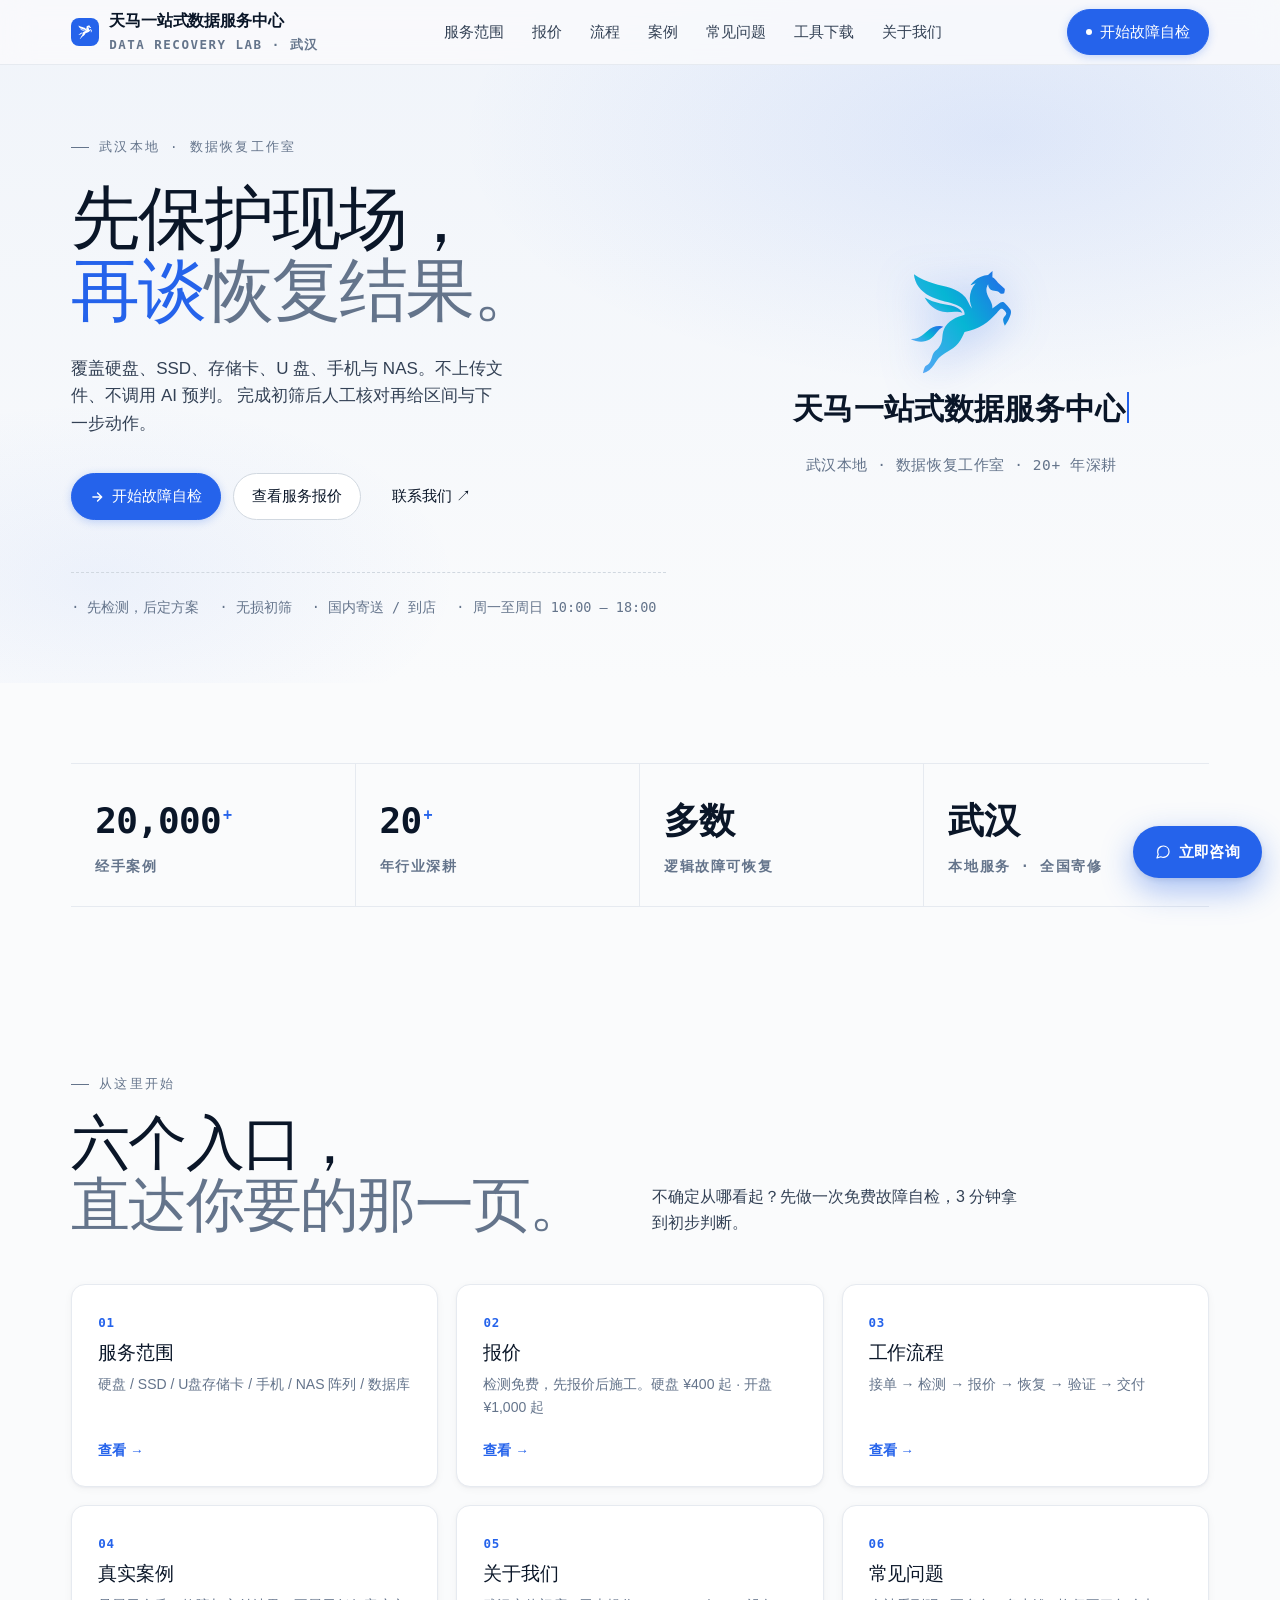
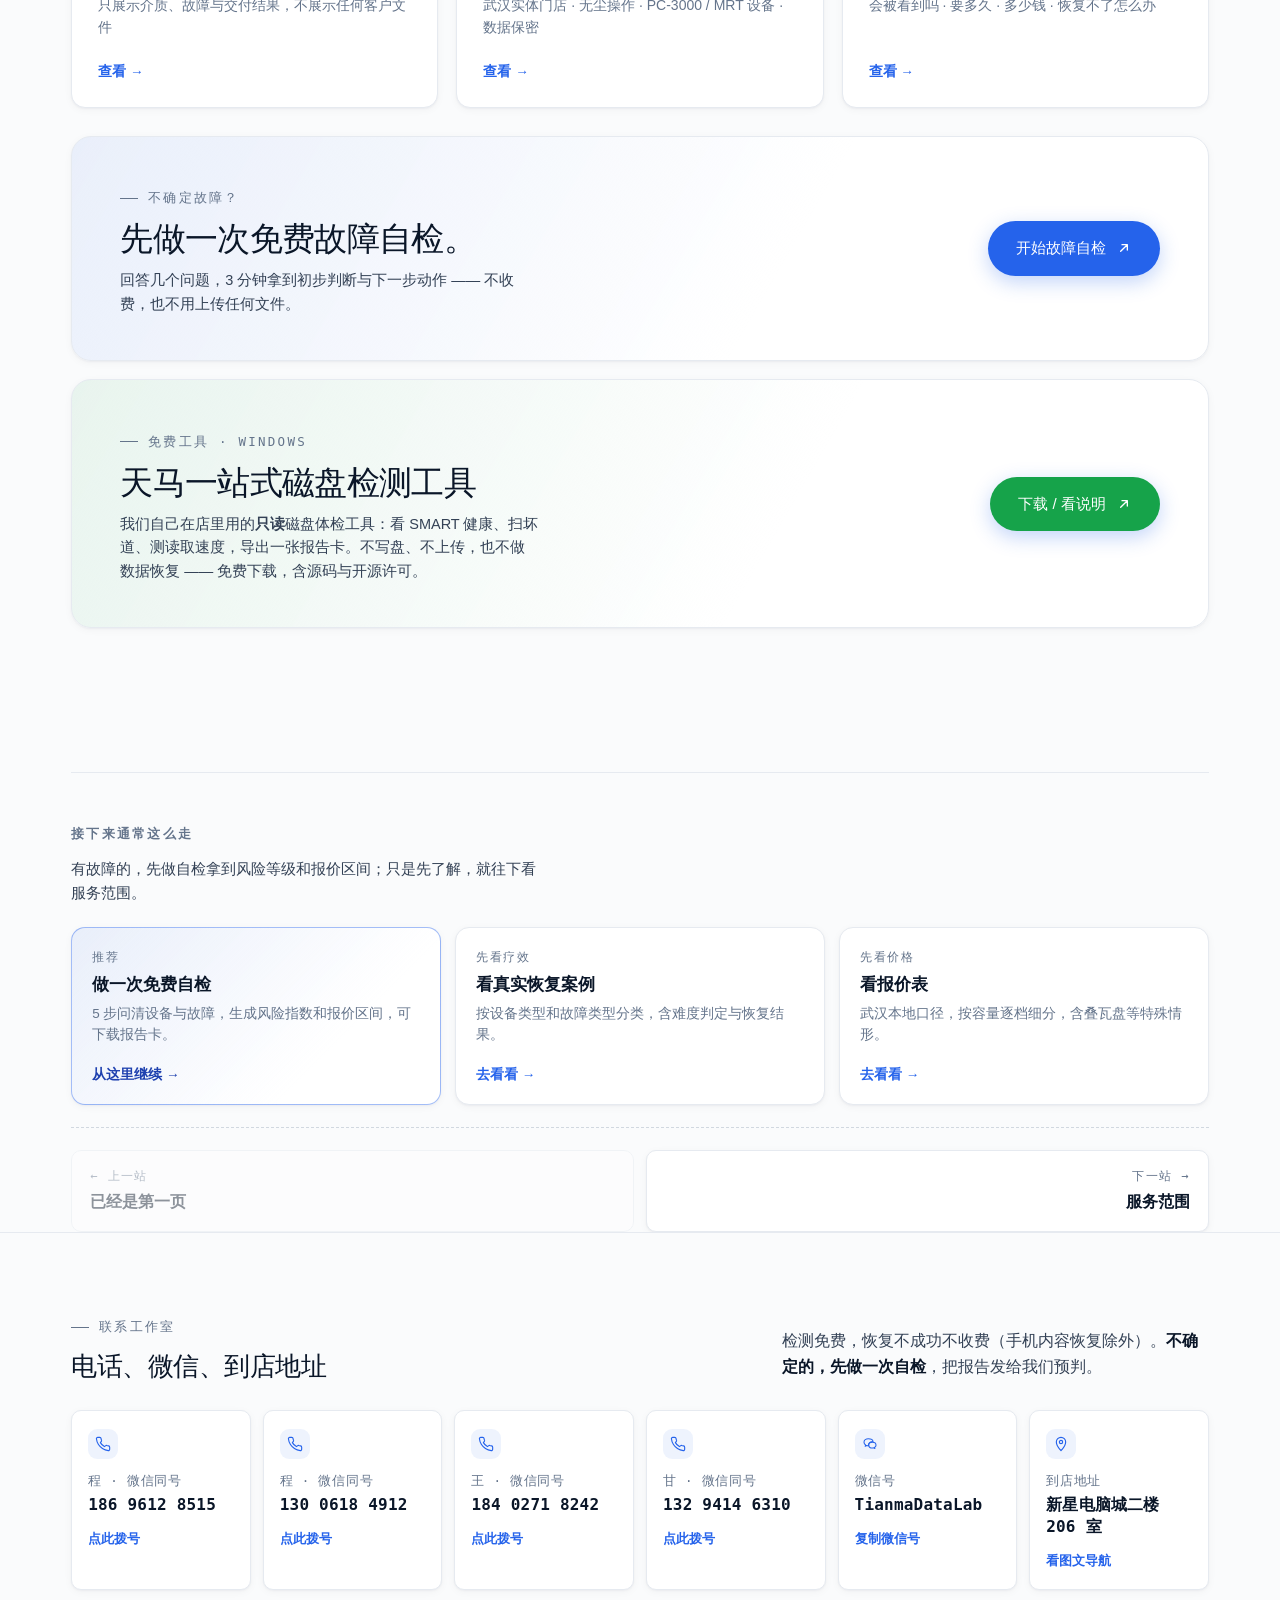
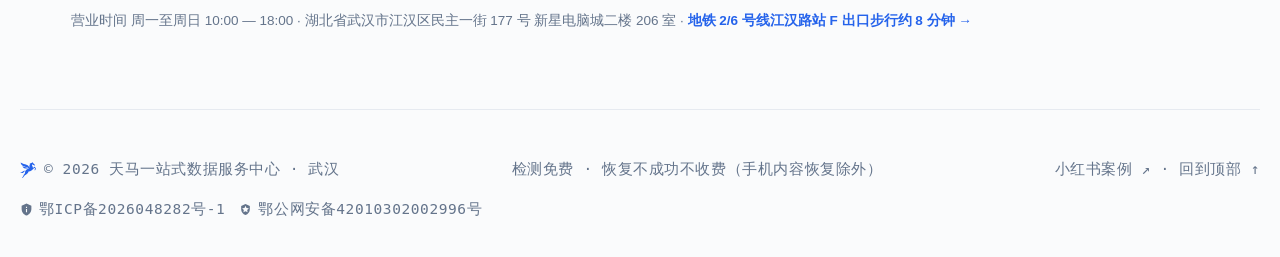
==== commit b2f0ee28: "fix: 首页成功率指标牌改为「多数·逻辑故障可恢复」，tools.html 验收口径按 Release 更正 - index.html: 撤掉「93.7% 逻辑恢复成功率」，改为「多数 · 逻辑故障" ====
--- a/index.html
+++ b/index.html
@@ -141,7 +141,7 @@
     <div class="metrics">
       <div class="metric" data-reveal><b>20,000<sup>+</sup></b><small>经手案例</small></div>
       <div class="metric" data-reveal data-reveal-delay="1"><b>20<sup>+</sup></b><small>年行业深耕</small></div>
-      <div class="metric" data-reveal data-reveal-delay="2"><b>93.7<sup>%</sup></b><small>逻辑恢复成功率</small></div>
+      <div class="metric" data-reveal data-reveal-delay="2"><b>多数</b><small>逻辑故障可恢复</small></div>
       <div class="metric" data-reveal data-reveal-delay="3"><b>武汉</b><small>本地服务 · 全国寄修</small></div>
     </div>
   </div>
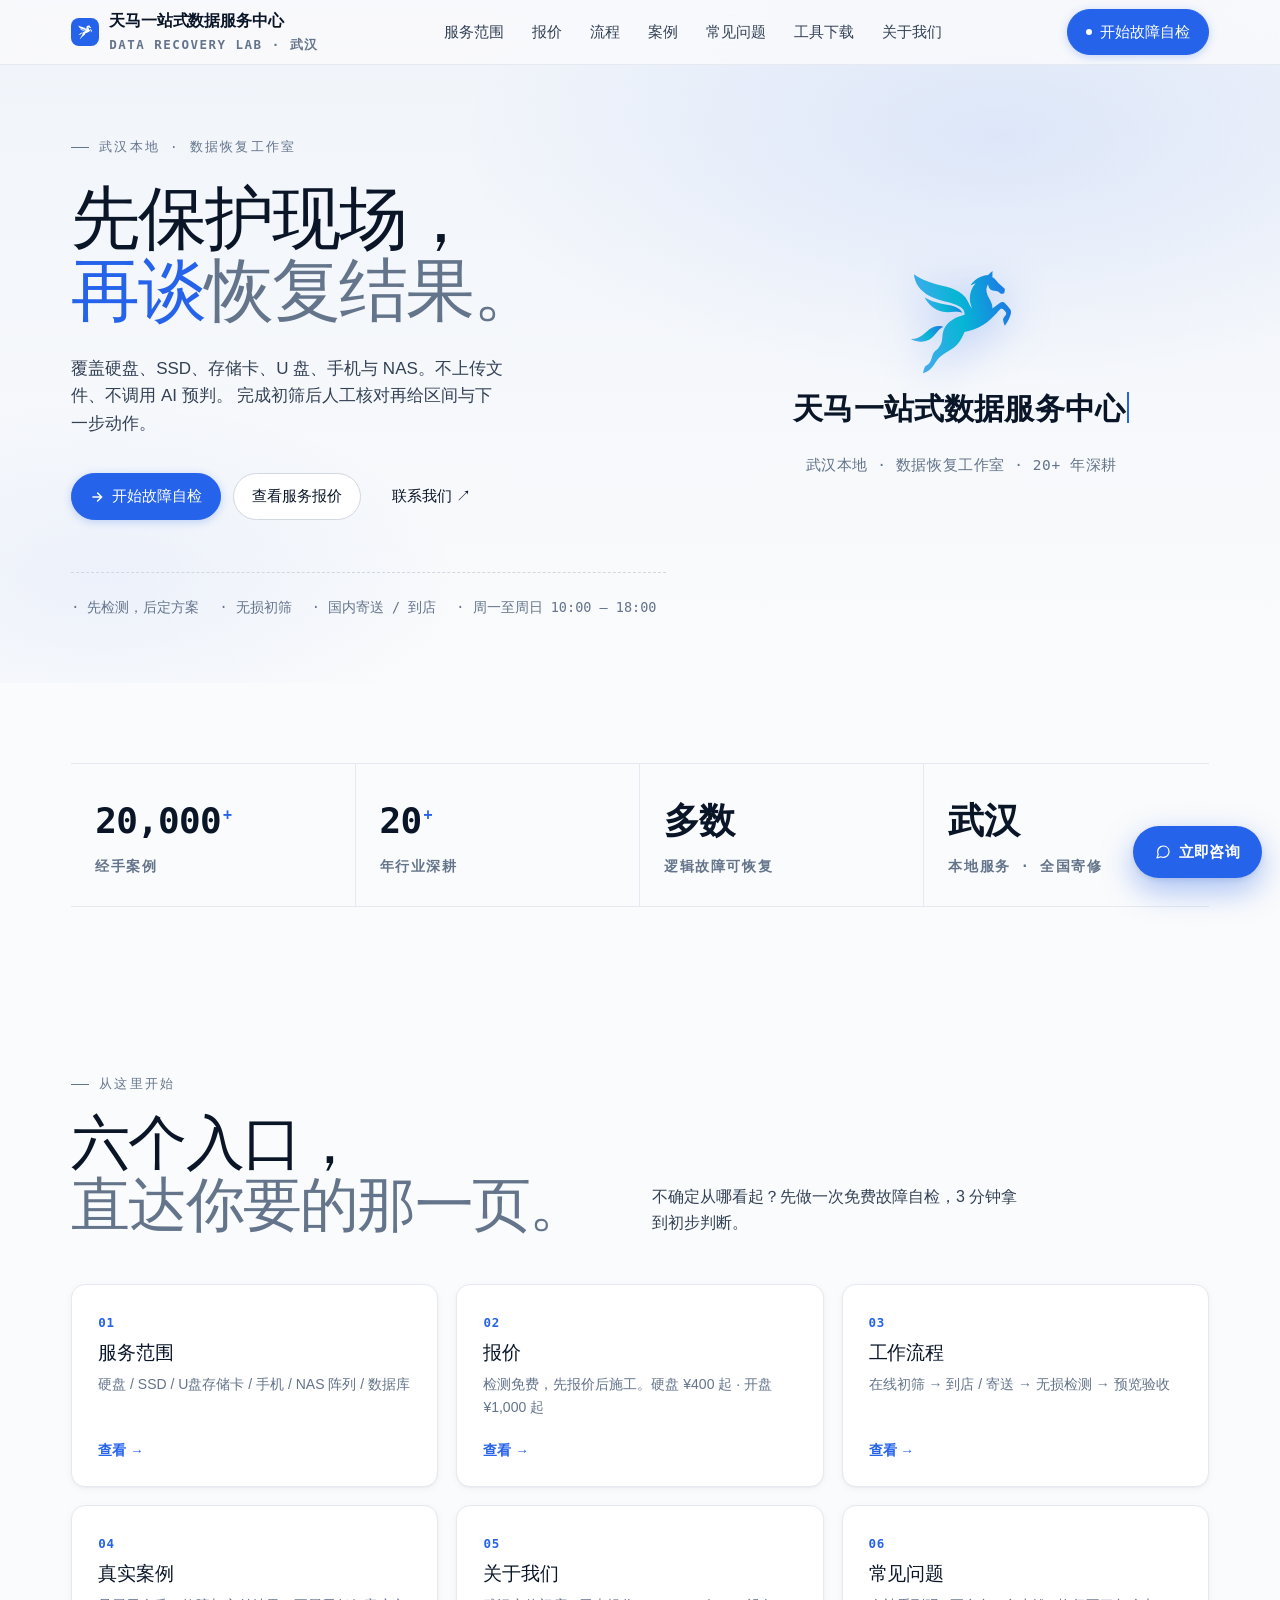
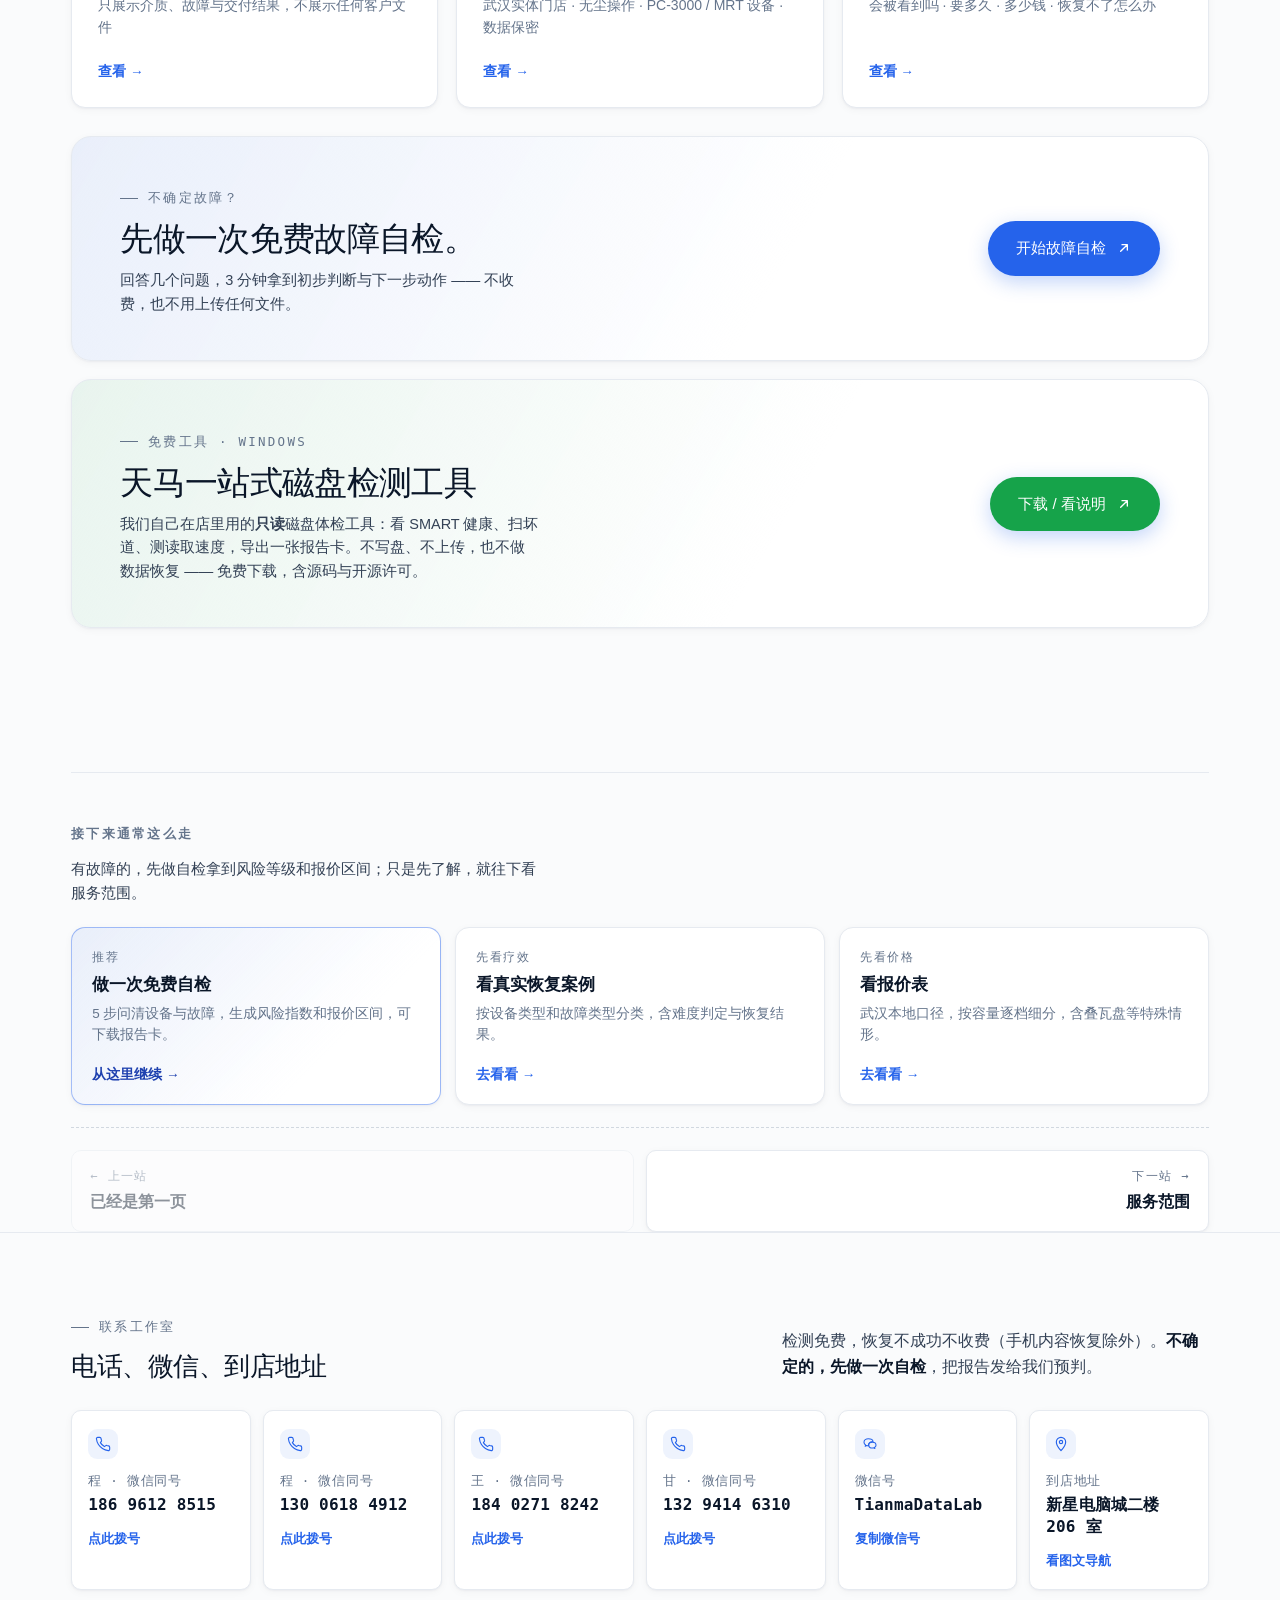
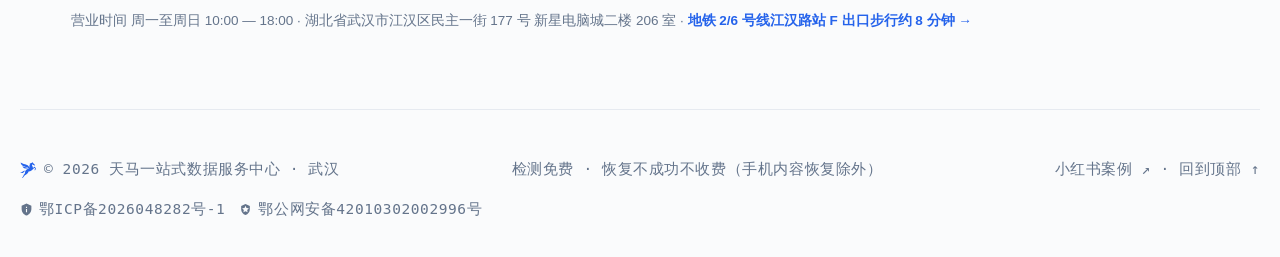
==== commit 190a69fc: "fix(process): 统一工作流程口径为「四步」 页面 h2 与正文四格一直写「四步」（在线初筛/到店寄送/无损检测/预览验收）， 但同页 meta/og/twitter 描述与首页 03 卡写" ====
--- a/index.html
+++ b/index.html
@@ -177,7 +177,7 @@
       <a class="hub-card" href="process.html">
         <span class="hub-no">03</span>
         <h3>工作流程</h3>
-        <p>接单 → 检测 → 报价 → 恢复 → 验证 → 交付</p>
+        <p>在线初筛 → 到店 / 寄送 → 无损检测 → 预览验收</p>
         <span class="hub-go">查看 →</span>
       </a>
       <a class="hub-card" href="cases.html">
